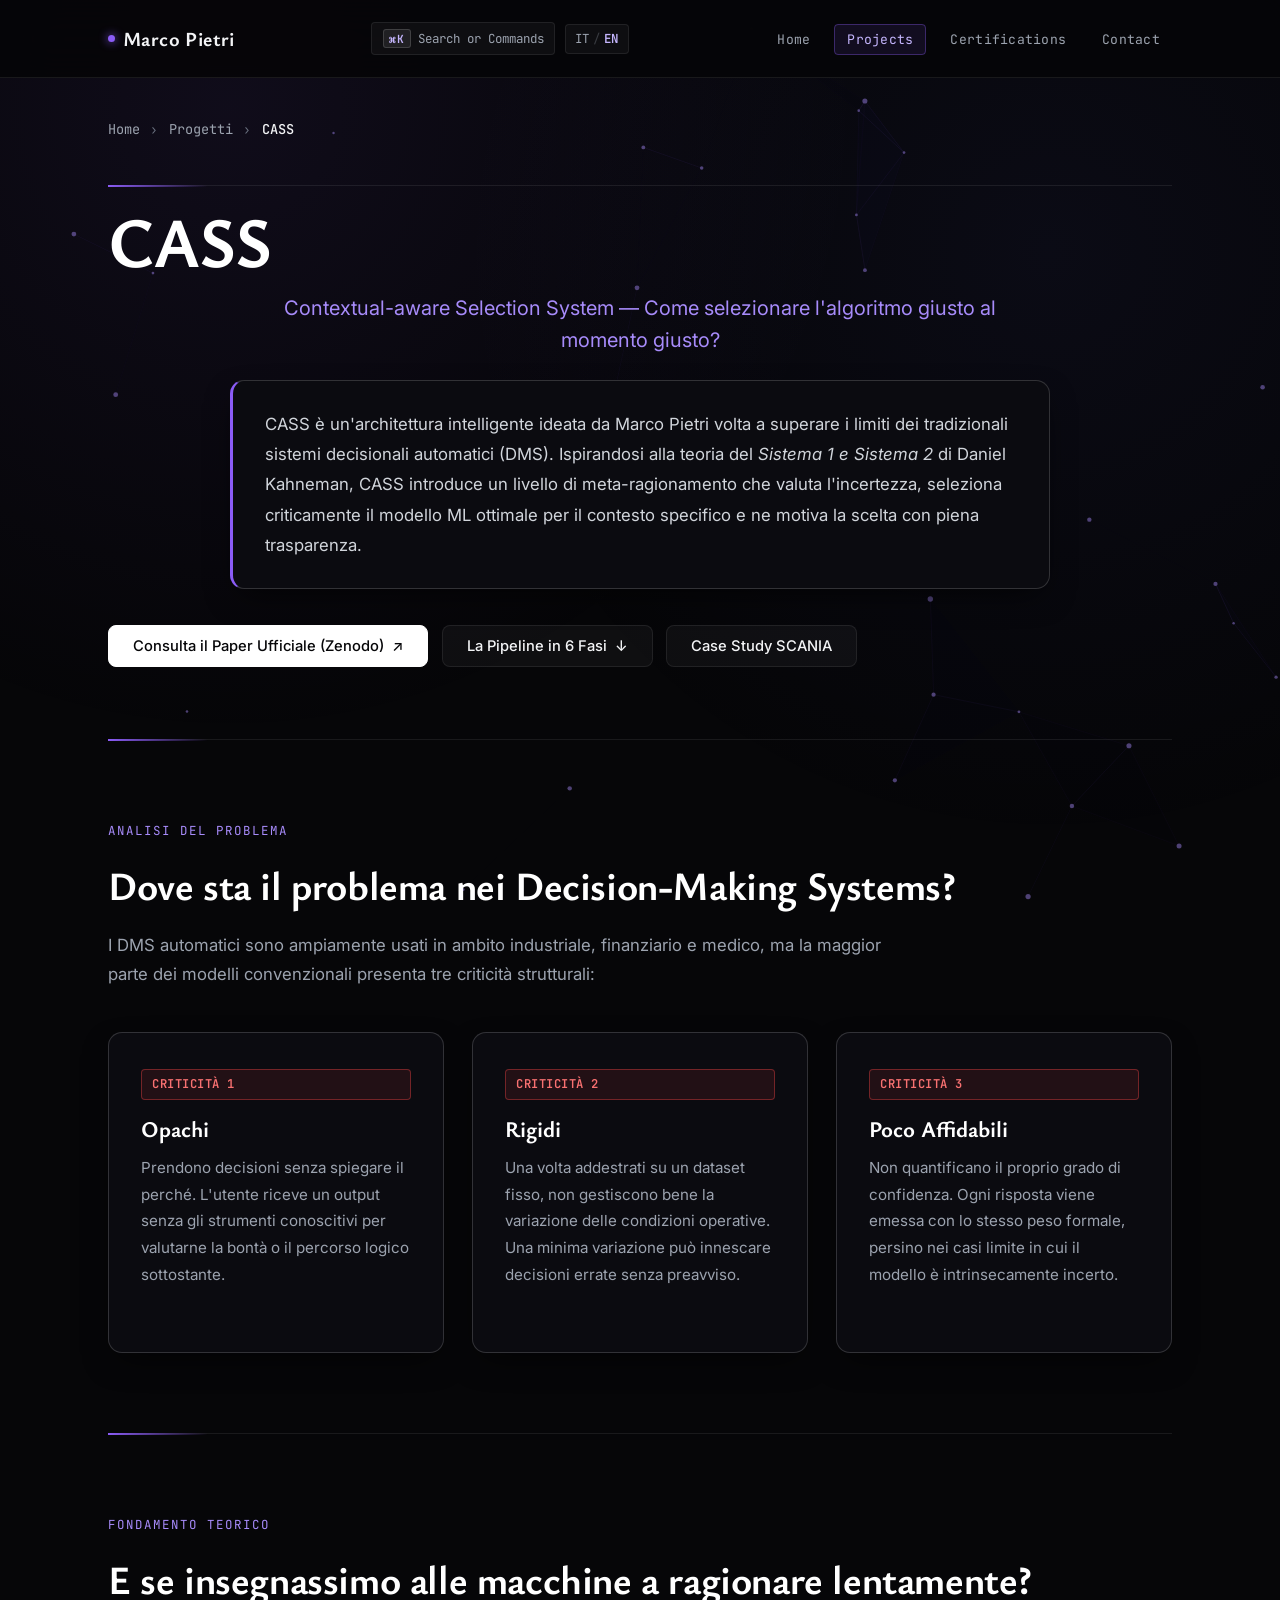
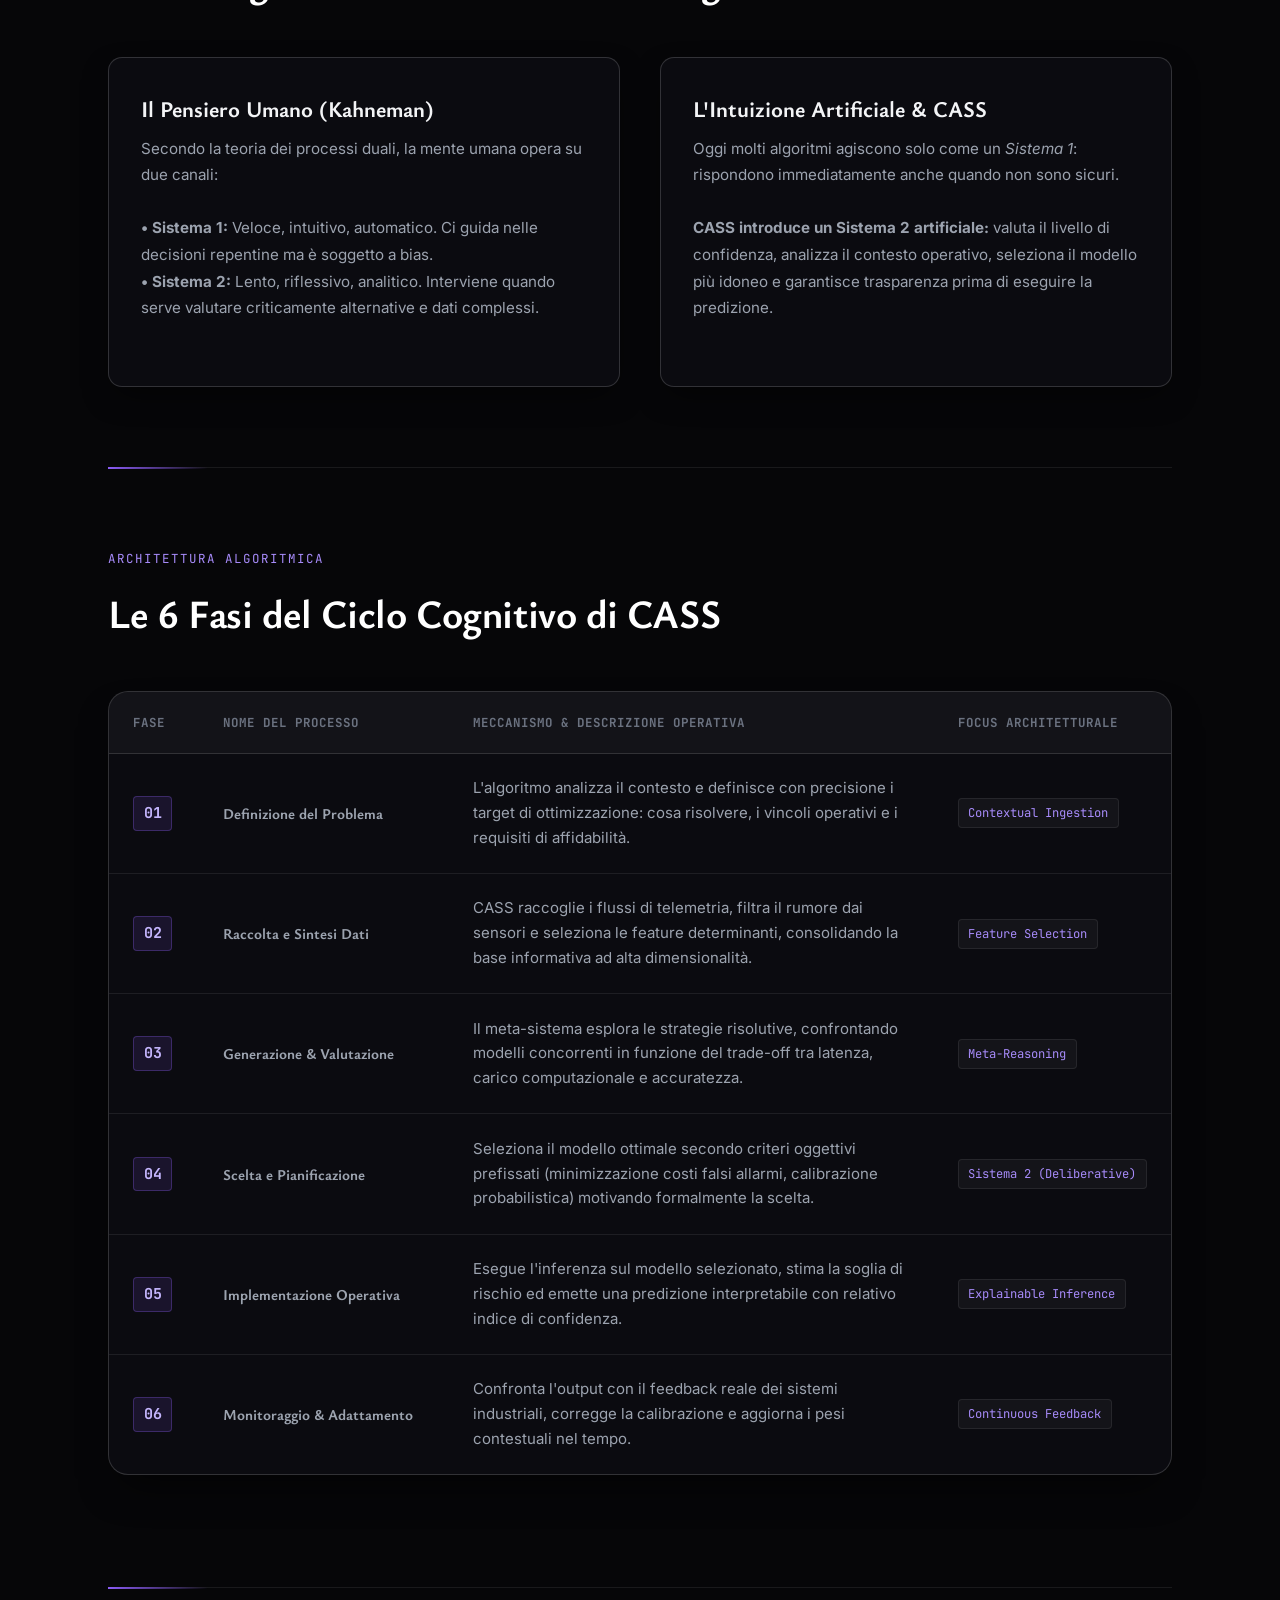
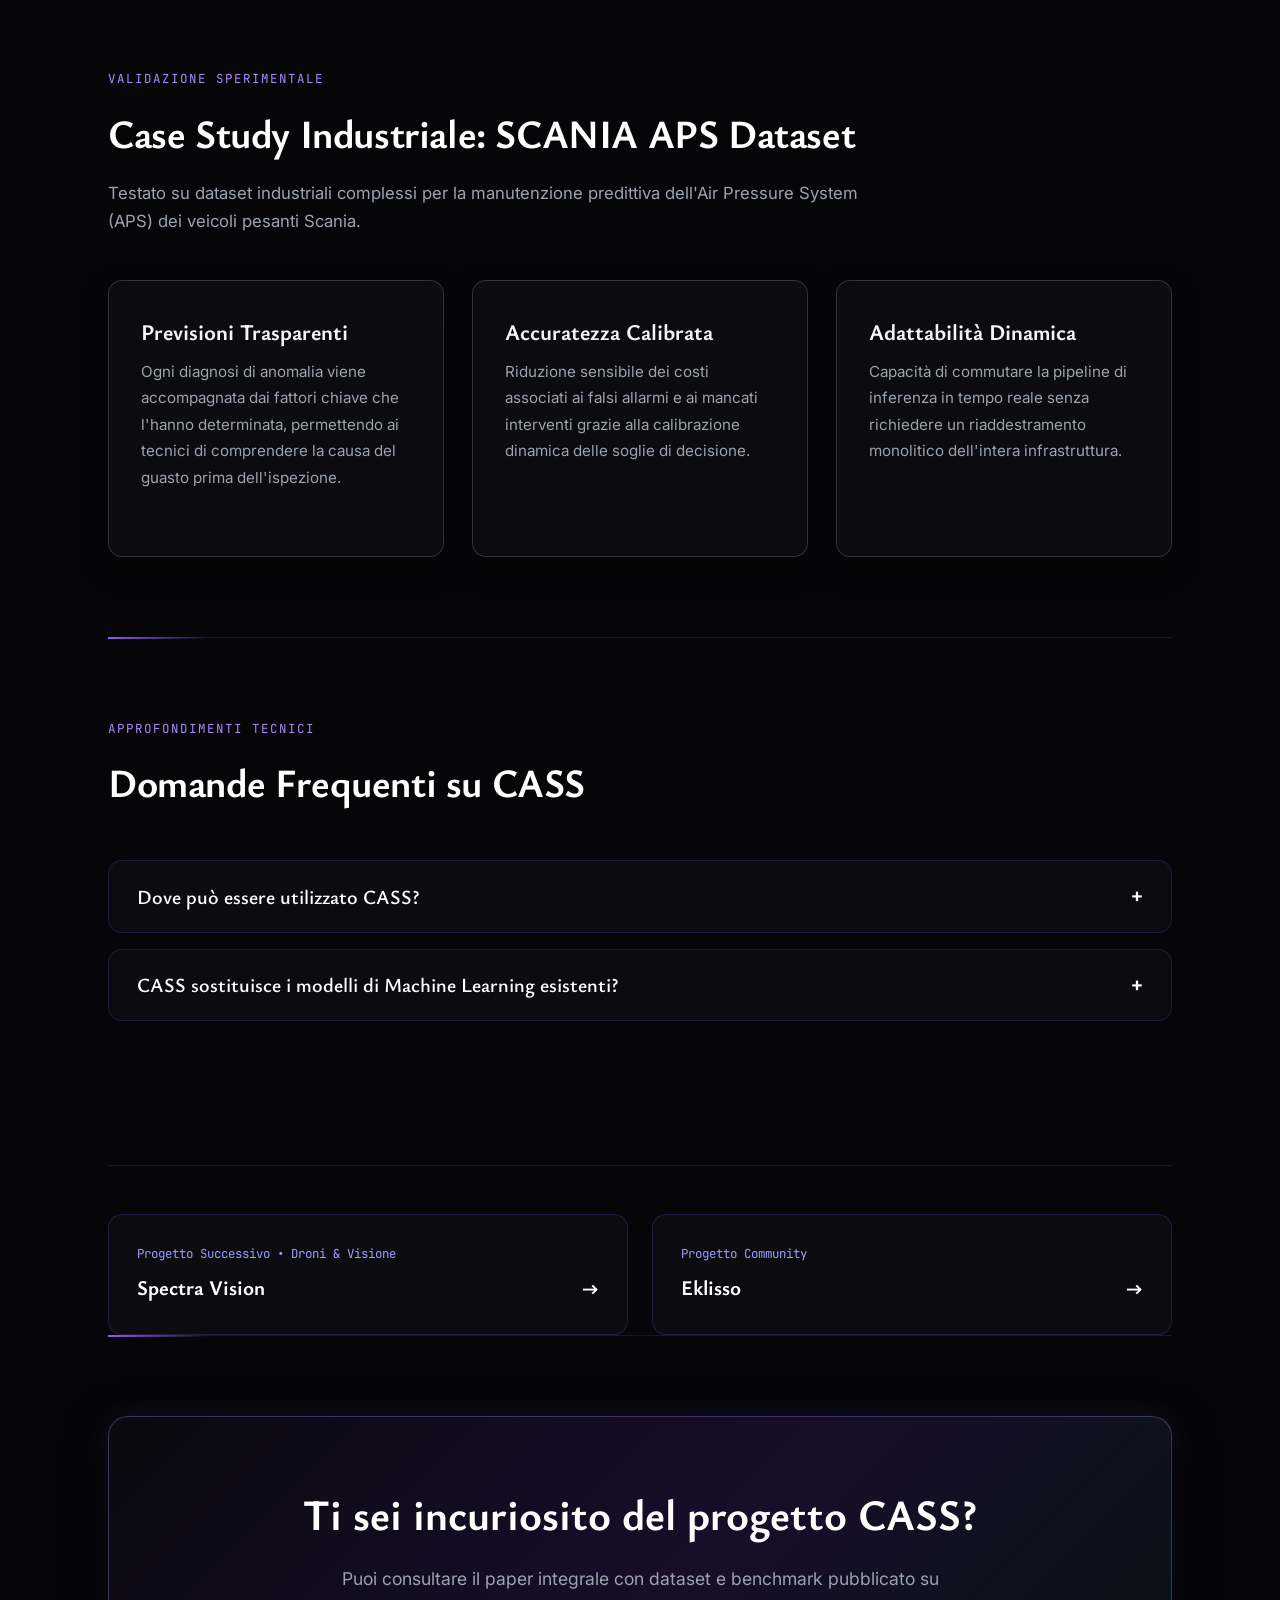
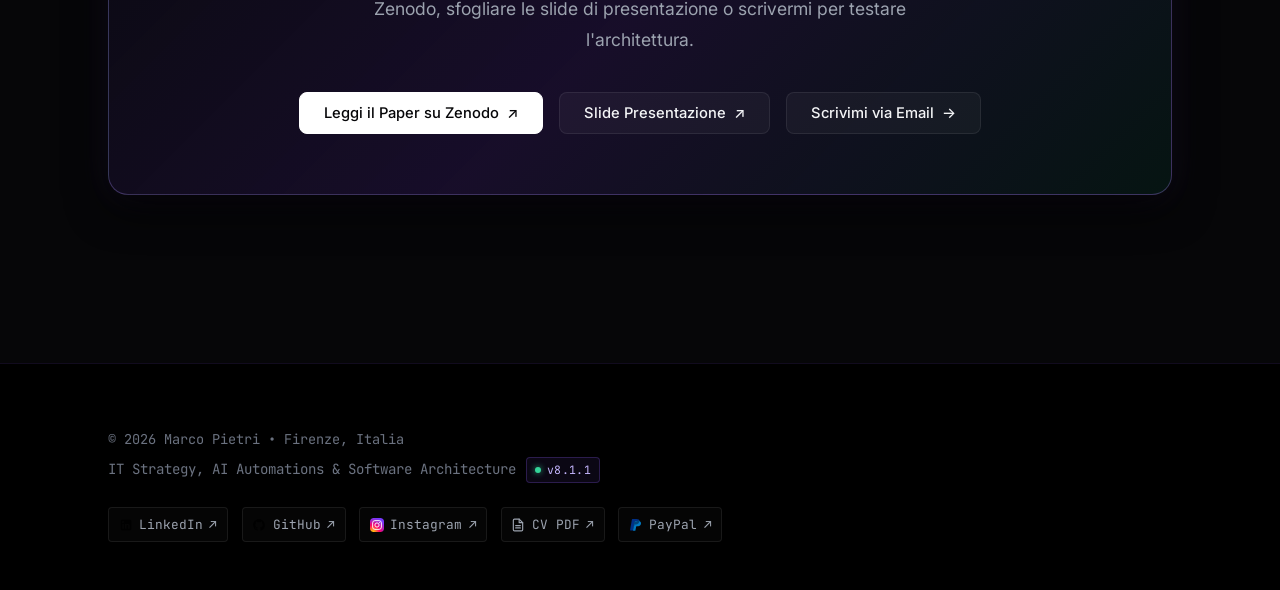
==== cass/index.html @ 66407a39 "V8.1.1 | Standardizzazione etichetta versione e reattivita bilingue Command Palette - Rimossa la dic" ====
<!DOCTYPE html>
<html lang="it">
<head>
  <meta charset="UTF-8">
  <meta name="viewport" content="width=device-width, initial-scale=1.0">
  <title>CASS — Contextual-aware Selection System | Machine Learning di Marco Pietri</title>
  
  <meta name="description" content="CASS (Contextual-aware Selection System): architettura di Machine Learning che emula il Sistema 2 di Kahneman per selezionare dinamicamente l'algoritmo decisionale ottimale.">
  <meta name="author" content="Marco Pietri">
  <meta name="robots" content="index, follow, max-snippet:-1, max-image-preview:large, max-video-preview:-1">
  <link rel="canonical" href="https://marcopietri.com/cass/">
  
  <!-- Open Graph -->
  <meta property="og:type" content="article">
  <meta property="og:title" content="CASS — Contextual-aware Selection System">
  <meta property="og:description" content="Come selezionare l'algoritmo giusto al momento giusto: architettura di intelligenza artificiale trasparente, adattiva e affidabile.">
  <meta property="og:url" content="https://marcopietri.com/cass/">
  <meta property="og:site_name" content="Marco Pietri">
  <meta property="og:locale" content="it_IT">
  
  <!-- Favicon & Brand Icons -->
  <link rel="icon" type="image/x-icon" href="/favicon.ico">
  <link rel="icon" type="image/png" sizes="32x32" href="/favicon-32x32.png">
  <link rel="icon" type="image/png" sizes="48x48" href="/favicon-48x48.png">
  <link rel="apple-touch-icon" sizes="180x180" href="/apple-touch-icon.png">
  <link rel="manifest" href="/site.webmanifest">
  <meta name="theme-color" content="#030305">
  
  <!-- Typography & Stylesheet -->
  <link rel="preconnect" href="https://fonts.googleapis.com">
  <link rel="preconnect" href="https://fonts.gstatic.com" crossorigin>
  <link href="https://fonts.googleapis.com/css2?family=Inter:wght@300;400;500;600;700&family=JetBrains+Mono:wght@400;500;600&family=Ysabeau+Office:ital,wght@0,400..900;1,400..900&display=swap" rel="stylesheet">
  <link rel="stylesheet" href="/assets/css/style.css?v=8.1.1">

  <!-- Schema.org Scholarly, Software Application & Breadcrumbs JSON-LD -->
  <script type="application/ld+json">
  {
    "@context": "https://schema.org",
    "@graph": [
      {
        "@type": "BreadcrumbList",
        "itemListElement": [
          {
            "@type": "ListItem",
            "position": 1,
            "name": "Home",
            "item": "https://marcopietri.com/"
          },
          {
            "@type": "ListItem",
            "position": 2,
            "name": "Progetti",
            "item": "https://marcopietri.com/#projects"
          },
          {
            "@type": "ListItem",
            "position": 3,
            "name": "CASS",
            "item": "https://marcopietri.com/cass/"
          }
        ]
      },
      {
        "@type": "SoftwareApplication",
        "@id": "https://marcopietri.com/cass/#software",
        "name": "CASS — Contextual-aware Selection System",
        "version": "8.1.1",
        "dateModified": "2026-09-13",
        "url": "https://marcopietri.com/cass/",
        "sameAs": "https://zenodo.org/records/18593717",
        "applicationCategory": "Machine Learning Decision Support System",
        "author": {
          "@type": "Person",
          "@id": "https://marcopietri.com/#person",
          "name": "Marco Pietri",
          "url": "https://marcopietri.com/"
        },
        "description": "Sistema ibrido di machine learning per la selezione contestuale e spiegabile di algoritmi decisionali basato sul paradigma di Kahneman.",
        "operatingSystem": "Cross-platform"
      }
    ]
  }
  </script>
</head>
<body>
  <canvas id="global-geometric-canvas" class="global-geometric-canvas" aria-hidden="true"></canvas>

  <!-- Navigation Header  <!-- Header & Navigation -->
  <header class="site-header">
    <div class="container header-inner">
      <a href="/" class="brand-mark" aria-label="Marco Pietri Homepage">
        <span class="brand-dot"></span>
        <span class="brand-name">Marco Pietri</span>
      </a>

      <div class="header-actions">
        <button class="cmd-palette-trigger" aria-label="Apri Command Palette (Cmd+K)">
          <span class="kbd-badge">⌘K</span>
          <span data-i18n="cmd_k_hint">Cerca o Comandi</span>
        </button>

        <button class="lang-toggle-btn" aria-label="Cambia Lingua / Switch Language">
          <span class="lang-opt is-active" data-lang-val="it">IT</span>
          <span class="lang-divider">/</span>
          <span class="lang-opt" data-lang-val="en">EN</span>
        </button>
      </div>

      <button class="mobile-nav-toggle" aria-expanded="false" aria-label="Toggle navigation menu">
        ☰ Menu
      </button>
      <nav aria-label="Navigazione Principale">
        <ul class="nav-menu">
          <li><a href="/" data-i18n="nav_home">Home</a></li>
          <li><a href="/#projects" class="active" data-i18n="nav_projects">Progetti</a></li>
          <li><a href="/certificazioni/" data-i18n="nav_certifications">Certificazioni</a></li>
          <li><a href="/#contact" data-i18n="nav_contact">Contatti</a></li>
        </ul>
      </nav>
    </div>
  </header>

  <main class="container">
    <!-- Breadcrumbs -->
    <nav class="breadcrumb-nav" aria-label="Percorso di navigazione">
      <a href="/">Home</a>
      <span class="breadcrumb-separator">›</span>
      <a href="/#projects">Progetti</a>
      <span class="breadcrumb-separator">›</span>
      <span class="breadcrumb-current">CASS</span>
    </nav>

    <!-- Hero / Whitepaper Header -->
    <section class="hero-section" style="padding-top: 1rem;" aria-label="Introduzione CASS">
      <h1 class="hero-title">CASS</h1>
      
      <p class="hero-motto">
        Contextual-aware Selection System — Come selezionare l'algoritmo giusto al momento giusto?
      </p>

      <article class="hero-lead">
        CASS è un'architettura intelligente ideata da Marco Pietri volta a superare i limiti dei tradizionali sistemi decisionali automatici (DMS). Ispirandosi alla teoria del <em>Sistema 1 e Sistema 2</em> di Daniel Kahneman, CASS introduce un livello di meta-ragionamento che valuta l'incertezza, seleziona criticamente il modello ML ottimale per il contesto specifico e ne motiva la scelta con piena trasparenza.
      </article>

      <div class="btn-group">
        <a href="https://zenodo.org/records/18593717" target="_blank" rel="noopener" class="btn btn-primary">
          <span>Consulta il Paper Ufficiale (Zenodo)</span>
          <span>&nearr;</span>
        </a>
        <a href="#pipeline" class="btn btn-secondary">
          <span>La Pipeline in 6 Fasi</span>
          <span>&darr;</span>
        </a>
        <a href="#results" class="btn btn-secondary">
          <span>Case Study SCANIA</span>
        </a>
      </div>
    </section>

    <!-- The Problem in Current DMS -->
    <section id="problem" aria-label="I Limiti dei DMS Tradizionali">
      <div class="section-header">
        <span class="section-tag">Analisi del Problema</span>
        <h2 class="section-title">Dove sta il problema nei Decision-Making Systems?</h2>
        <p class="section-desc">
          I DMS automatici sono ampiamente usati in ambito industriale, finanziario e medico, ma la maggior parte dei modelli convenzionali presenta tre criticità strutturali:
        </p>
      </div>

      <div class="grid-3">
        <article class="card">
          <span class="card-badge" style="border-color: rgba(239, 68, 68, 0.4); color: #f87171; background: rgba(239, 68, 68, 0.1);">Criticità 1</span>
          <h3 class="card-title">Opachi</h3>
          <p class="card-body">
            Prendono decisioni senza spiegare il perché. L'utente riceve un output senza gli strumenti conoscitivi per valutarne la bontà o il percorso logico sottostante.
          </p>
        </article>

        <article class="card">
          <span class="card-badge" style="border-color: rgba(239, 68, 68, 0.4); color: #f87171; background: rgba(239, 68, 68, 0.1);">Criticità 2</span>
          <h3 class="card-title">Rigidi</h3>
          <p class="card-body">
            Una volta addestrati su un dataset fisso, non gestiscono bene la variazione delle condizioni operative. Una minima variazione può innescare decisioni errate senza preavviso.
          </p>
        </article>

        <article class="card">
          <span class="card-badge" style="border-color: rgba(239, 68, 68, 0.4); color: #f87171; background: rgba(239, 68, 68, 0.1);">Criticità 3</span>
          <h3 class="card-title">Poco Affidabili</h3>
          <p class="card-body">
            Non quantificano il proprio grado di confidenza. Ogni risposta viene emessa con lo stesso peso formale, persino nei casi limite in cui il modello è intrinsecamente incerto.
          </p>
        </article>
      </div>
    </section>

    <!-- The Kahneman Framework -->
    <section id="concept" aria-label="Il Paradigma di Ragionamento">
      <div class="section-header">
        <span class="section-tag">Fondamento Teorico</span>
        <h2 class="section-title">E se insegnassimo alle macchine a ragionare lentamente?</h2>
      </div>

      <div class="grid-2">
        <article class="card">
          <h3 class="card-title" style="color: var(--moss-light);">Il Pensiero Umano (Kahneman)</h3>
          <p class="card-body">
            Secondo la teoria dei processi duali, la mente umana opera su due canali:
            <br><br>
            <strong>&bull; Sistema 1:</strong> Veloce, intuitivo, automatico. Ci guida nelle decisioni repentine ma è soggetto a bias.
            <br>
            <strong>&bull; Sistema 2:</strong> Lento, riflessivo, analitico. Interviene quando serve valutare criticamente alternative e dati complessi.
          </p>
        </article>

        <article class="card">
          <h3 class="card-title" style="color: var(--emerald-glow);">L'Intuizione Artificiale &amp; CASS</h3>
          <p class="card-body">
            Oggi molti algoritmi agiscono solo come un <em>Sistema 1</em>: rispondono immediatamente anche quando non sono sicuri. 
            <br><br>
            <strong>CASS introduce un Sistema 2 artificiale:</strong> valuta il livello di confidenza, analizza il contesto operativo, seleziona il modello più idoneo e garantisce trasparenza prima di eseguire la predizione.
          </p>
        </article>
      </div>
    </section>

    <!-- The 6-Step Cognitive Pipeline -->
    <section id="pipeline" aria-label="La Pipeline a 6 Fasi di CASS">
      <div class="section-header">
        <span class="section-tag">Architettura Algoritmica</span>
        <h2 class="section-title">Le 6 Fasi del Ciclo Cognitivo di CASS</h2>
      </div>

      <div class="pipeline-table-wrap">
        <table class="pipeline-table">
          <thead>
            <tr>
              <th scope="col">Fase</th>
              <th scope="col">Nome del Processo</th>
              <th scope="col">Meccanismo &amp; Descrizione Operativa</th>
              <th scope="col">Focus Architetturale</th>
            </tr>
          </thead>
          <tbody>
            <tr>
              <td class="pipeline-phase-col">
                <span class="pipeline-phase-pill">01</span>
              </td>
              <td class="pipeline-title-col">Definizione del Problema</td>
              <td class="pipeline-desc-col">
                L'algoritmo analizza il contesto e definisce con precisione i target di ottimizzazione: cosa risolvere, i vincoli operativi e i requisiti di affidabilità.
              </td>
              <td>
                <span class="pipeline-focus-tag">Contextual Ingestion</span>
              </td>
            </tr>

            <tr>
              <td class="pipeline-phase-col">
                <span class="pipeline-phase-pill">02</span>
              </td>
              <td class="pipeline-title-col">Raccolta e Sintesi Dati</td>
              <td class="pipeline-desc-col">
                CASS raccoglie i flussi di telemetria, filtra il rumore dai sensori e seleziona le feature determinanti, consolidando la base informativa ad alta dimensionalità.
              </td>
              <td>
                <span class="pipeline-focus-tag">Feature Selection</span>
              </td>
            </tr>

            <tr>
              <td class="pipeline-phase-col">
                <span class="pipeline-phase-pill">03</span>
              </td>
              <td class="pipeline-title-col">Generazione &amp; Valutazione</td>
              <td class="pipeline-desc-col">
                Il meta-sistema esplora le strategie risolutive, confrontando modelli concorrenti in funzione del trade-off tra latenza, carico computazionale e accuratezza.
              </td>
              <td>
                <span class="pipeline-focus-tag">Meta-Reasoning</span>
              </td>
            </tr>

            <tr>
              <td class="pipeline-phase-col">
                <span class="pipeline-phase-pill">04</span>
              </td>
              <td class="pipeline-title-col">Scelta e Pianificazione</td>
              <td class="pipeline-desc-col">
                Seleziona il modello ottimale secondo criteri oggettivi prefissati (minimizzazione costi falsi allarmi, calibrazione probabilistica) motivando formalmente la scelta.
              </td>
              <td>
                <span class="pipeline-focus-tag">Sistema 2 (Deliberative)</span>
              </td>
            </tr>

            <tr>
              <td class="pipeline-phase-col">
                <span class="pipeline-phase-pill">05</span>
              </td>
              <td class="pipeline-title-col">Implementazione Operativa</td>
              <td class="pipeline-desc-col">
                Esegue l'inferenza sul modello selezionato, stima la soglia di rischio ed emette una predizione interpretabile con relativo indice di confidenza.
              </td>
              <td>
                <span class="pipeline-focus-tag">Explainable Inference</span>
              </td>
            </tr>

            <tr>
              <td class="pipeline-phase-col">
                <span class="pipeline-phase-pill">06</span>
              </td>
              <td class="pipeline-title-col">Monitoraggio &amp; Adattamento</td>
              <td class="pipeline-desc-col">
                Confronta l'output con il feedback reale dei sistemi industriali, corregge la calibrazione e aggiorna i pesi contestuali nel tempo.
              </td>
              <td>
                <span class="pipeline-focus-tag">Continuous Feedback</span>
              </td>
            </tr>
          </tbody>
        </table>
      </div>
    </section>

    <!-- Case Study & Results -->
    <section id="results" aria-label="Risultati e Case Study Industriale">
      <div class="section-header">
        <span class="section-tag">Validazione Sperimentale</span>
        <h2 class="section-title">Case Study Industriale: SCANIA APS Dataset</h2>
        <p class="section-desc">
          Testato su dataset industriali complessi per la manutenzione predittiva dell'Air Pressure System (APS) dei veicoli pesanti Scania.
        </p>
      </div>

      <div class="grid-3">
        <article class="card">
          <h3 class="card-title" style="color: var(--emerald-glow);">Previsioni Trasparenti</h3>
          <p class="card-body">
            Ogni diagnosi di anomalia viene accompagnata dai fattori chiave che l'hanno determinata, permettendo ai tecnici di comprendere la causa del guasto prima dell'ispezione.
          </p>
        </article>

        <article class="card">
          <h3 class="card-title" style="color: var(--emerald-glow);">Accuratezza Calibrata</h3>
          <p class="card-body">
            Riduzione sensibile dei costi associati ai falsi allarmi e ai mancati interventi grazie alla calibrazione dinamica delle soglie di decisione.
          </p>
        </article>

        <article class="card">
          <h3 class="card-title" style="color: var(--emerald-glow);">Adattabilità Dinamica</h3>
          <p class="card-body">
            Capacità di commutare la pipeline di inferenza in tempo reale senza richiedere un riaddestramento monolitico dell'intera infrastruttura.
          </p>
        </article>
      </div>
    </section>

    <!-- FAQ CASS -->
    <section id="faq" aria-label="FAQ su CASS">
      <div class="section-header">
        <span class="section-tag">Approfondimenti Tecnici</span>
        <h2 class="section-title">Domande Frequenti su CASS</h2>
      </div>

      <div class="faq-list">
        <div class="faq-item">
          <button class="faq-question" aria-expanded="false">
            <span>Dove può essere utilizzato CASS?</span>
            <span class="faq-icon">+</span>
          </button>
          <div class="faq-answer">
            CASS è ideale in contesti mission-critical in cui sbagliare una predizione ha costi elevati o rischi per la sicurezza: manutenzione predittiva industriale (IoT), credit scoring e rilevamento frodi fintech, diagnostica di supporto e sistemi di allocazione risorse in tempo reale.
          </div>
        </div>

        <div class="faq-item">
          <button class="faq-question" aria-expanded="false">
            <span>CASS sostituisce i modelli di Machine Learning esistenti?</span>
            <span class="faq-icon">+</span>
          </button>
          <div class="faq-answer">
            No, CASS opera come un layer di orchestrazione e meta-decisione intelligente (Meta-Learning). Integra e coordina modelli eterogenei (XGBoost, Reti Neurali, Random Forest, modelli statistici) selezionando il più adatto in base al vettore delle feature in ingresso.
          </div>
        </div>
      </div>
    </section>

    <!-- Cross-Navigation: Next Projects -->
    <div class="project-cross-nav">
      <div class="cross-nav-grid">
        <a href="/spectra/" class="cross-nav-card">
          <span class="cross-nav-label">Progetto Successivo &bull; Droni &amp; Visione</span>
          <div class="cross-nav-title">
            <span>Spectra Vision</span>
            <span style="color: var(--emerald-glow);">&rarr;</span>
          </div>
        </a>
        <a href="/eklisso/" class="cross-nav-card">
          <span class="cross-nav-label">Progetto Community</span>
          <div class="cross-nav-title">
            <span>Eklisso</span>
            <span style="color: var(--violet-glow);">&rarr;</span>
          </div>
        </a>
      </div>
    </div>

    <!-- CTA -->
    <section aria-label="Approfondisci CASS">
      <div class="cta-banner">
        <h2>Ti sei incuriosito del progetto CASS?</h2>
        <p>
          Puoi consultare il paper integrale con dataset e benchmark pubblicato su Zenodo, sfogliare le slide di presentazione o scrivermi per testare l'architettura.
        </p>
        <div class="btn-group" style="justify-content: center; gap: 1rem; flex-wrap: wrap;">
          <a href="https://zenodo.org/records/18593717" target="_blank" rel="noopener" class="btn btn-primary">
            <span>Leggi il Paper su Zenodo</span>
            <span>&nearr;</span>
          </a>
          <a href="https://docs.google.com/presentation/d/1DzUIuM1Mquicrgb5RYv0DwA5r1DnwlHL4u7R_JJjfvE/edit?usp=sharing" target="_blank" rel="noopener" class="btn btn-secondary">
            <span>Slide Presentazione</span>
            <span>&nearr;</span>
          </a>
          <a href="mailto:mpietri82@gmail.com?subject=Richiesta%20Info%20CASS" class="btn btn-secondary">
            <span>Scrivimi via Email</span>
            <span>&rarr;</span>
          </a>
        </div>
      </div>
    </section>
  </main>

  <!-- Semantic Footer -->
  <footer class="site-footer">
    <div class="container footer-content">
      <div class="footer-meta-wrap">
        <p>&copy; 2026 Marco Pietri &bull; Firenze, Italia</p>
        <p class="footer-sub-line">
          <span>IT Strategy, AI Automations &amp; Software Architecture</span>
          <span class="footer-version-tag" title="Versione Corrente Build"><span class="footer-version-dot"></span>v8.1.1</span>
        </p>
      </div>
      <div class="footer-social-bar">
        <a href="https://www.linkedin.com/in/marco-pietri-561a33306/" target="_blank" rel="noopener me" class="social-link" aria-label="LinkedIn">
          <img src="/assets/images/logos/linkedin.svg" alt="" aria-hidden="true">
          <span>LinkedIn</span> &nearr;
        </a>
        <a href="https://github.com/marcopietri02" target="_blank" rel="noopener me" class="social-link" aria-label="GitHub">
          <img src="/assets/images/logos/github.svg" alt="" aria-hidden="true">
          <span>GitHub</span> &nearr;
        </a>
        <a href="https://www.instagram.com/_marco.pietri_/" target="_blank" rel="noopener me" class="social-link" aria-label="Instagram">
          <img src="/assets/images/logos/instagram.svg" alt="" style="border-radius: 3px;" aria-hidden="true">
          <span>Instagram</span> &nearr;
        </a>
        <a href="https://drive.google.com/file/d/1fuXuN6e4lGd1CrBtd-lQeoXlnenA6BhV/view?usp=sharing" target="_blank" rel="noopener" class="social-link" aria-label="Curriculum Vitae">
          <svg viewBox="0 0 24 24" fill="none" stroke="currentColor" stroke-width="2" stroke-linecap="round" stroke-linejoin="round" aria-hidden="true"><path d="M14 2H6a2 2 0 0 0-2 2v16a2 2 0 0 0 2 2h12a2 2 0 0 0 2-2V8z"></path><polyline points="14 2 14 8 20 8"></polyline><line x1="16" y1="13" x2="8" y2="13"></line><line x1="16" y1="17" x2="8" y2="17"></line></svg>
          <span>CV PDF</span> &nearr;
        </a>
        <a href="https://paypal.me/MarcoPietri" target="_blank" rel="noopener" class="social-link" aria-label="Supporta con PayPal">
          <img src="/assets/images/logos/paypal.svg" alt="" aria-hidden="true">
          <span>PayPal</span> &nearr;
        </a>
      </div>
    </div>
  </footer>

  <script src="/assets/js/main.js?v=8.1.1"></script>
</body>
</html>
---- assets/css/style.css ----
/* ==========================================================================
   MARCO PIETRI — BESPOKE EDITORIAL DESIGN SYSTEM
   Typography: Ysabeau Office (Editorial Serifs) + Inter (Clean Sans) + JetBrains Mono (Technical Monospace)
   Aesthetic: High-End Minimalist Dark / Deep Violet Accents / Tactile Precision
   ========================================================================== */

:root {
  /* Obsidian & Charcoal Dark Palette */
  --bg-void: #060608;
  --bg-surface: #0b0b10;
  --bg-surface-elevated: #111118;
  --bg-card: rgba(14, 14, 20, 0.78);
  --bg-card-hover: rgba(20, 20, 30, 0.95);
  --bg-glass: rgba(8, 8, 12, 0.85);

  /* Deep Violet & Dark Indigo Palette */
  --accent-violet: #8b5cf6;
  --accent-violet-dark: #6366f1;
  --accent-violet-deep: #4338ca;
  --accent-violet-glow: #a78bfa;
  --accent-violet-soft: #c4b5fd;
  --accent-gold: #eab308;

  /* Monochromatic & Tactile Borders */
  --border-subtle: rgba(255, 255, 255, 0.08);
  --border-medium: rgba(255, 255, 255, 0.16);
  --border-hover: rgba(255, 255, 255, 0.28);
  --border-accent: rgba(139, 92, 246, 0.35);

  /* High-legibility Typography Hierarchy */
  --text-main: #f3f4f6;
  --text-secondary: #d1d5db;
  --text-muted: #9ca3af;
  --text-dim: #6b7280;

  /* Font Stacks */
  --font-serif: 'Ysabeau Office', Georgia, Cambria, serif;
  --font-sans: 'Inter', -apple-system, BlinkMacSystemFont, "Segoe UI", Roboto, sans-serif;
  --font-mono: 'JetBrains Mono', "SFMono-Regular", Consolas, monospace;

  /* Layout & Geometry */
  --container-max: 1120px;
  --radius-xs: 4px;
  --radius-sm: 8px;
  --radius-md: 14px;
  --radius-lg: 20px;
  --radius-full: 9999px;
  
  /* Transitions */
  --transition-fast: 0.18s cubic-bezier(0.16, 1, 0.3, 1);
  --transition-smooth: 0.3s cubic-bezier(0.16, 1, 0.3, 1);
}

/* Base Reset & Core Setup */
*, *::before, *::after {
  box-sizing: border-box;
  margin: 0;
  padding: 0;
}

html {
  scroll-behavior: smooth;
  color-scheme: dark;
  background-color: var(--bg-void);
}

body {
  background-color: var(--bg-void);
  color: var(--text-main);
  font-family: var(--font-sans);
  font-size: 1rem;
  line-height: 1.7;
  min-height: 100vh;
  overflow-x: hidden;
  position: relative;
  -webkit-font-smoothing: antialiased;
  -moz-osx-font-smoothing: grayscale;
}

/* Deep Violet Ambient Atmosphere */
body::before {
  content: "";
  position: fixed;
  top: 0;
  left: 0;
  right: 0;
  bottom: 0;
  background: 
    radial-gradient(circle at 18% 12%, rgba(139, 92, 246, 0.08) 0%, transparent 48%),
    radial-gradient(circle at 82% 28%, rgba(99, 102, 241, 0.06) 0%, transparent 48%);
  pointer-events: none;
  z-index: 0;
}

/* Container */
.container {
  max-width: var(--container-max);
  margin: 0 auto;
  padding: 0 1.75rem;
  position: relative;
  z-index: 1;
}

/* ==========================================================================
   Navigation Header
   ========================================================================== */
header.site-header {
  padding: 1.35rem 0;
  border-bottom: 1px solid var(--border-subtle);
  backdrop-filter: blur(20px);
  -webkit-backdrop-filter: blur(20px);
  position: sticky;
  top: 0;
  z-index: 100;
  background: rgba(6, 6, 8, 0.92);
  transition: border-color var(--transition-fast);
}

.header-inner {
  display: flex;
  justify-content: space-between;
  align-items: center;
}

.brand-mark {
  font-family: var(--font-sans);
  font-size: 1.1rem;
  font-weight: 600;
  letter-spacing: -0.01em;
  color: var(--text-main);
  text-decoration: none;
  display: inline-flex;
  align-items: center;
  gap: 0.5rem;
  transition: opacity var(--transition-fast);
}

.brand-mark:hover {
  opacity: 0.85;
}

.brand-name {
  font-family: var(--font-serif);
  font-size: 1.25rem;
  font-weight: 700;
  letter-spacing: 0.02em;
}

.brand-dot {
  width: 7px;
  height: 7px;
  border-radius: 50%;
  background: var(--accent-violet);
  box-shadow: 0 0 10px var(--accent-violet);
  display: inline-block;
}

.nav-menu {
  display: flex;
  align-items: center;
  gap: 0.75rem;
  list-style: none;
}

.nav-menu a {
  font-family: var(--font-mono);
  font-size: 0.82rem;
  color: var(--text-muted);
  text-decoration: none;
  transition: all var(--transition-fast);
  padding: 0.4rem 0.75rem;
  border-radius: var(--radius-xs);
  letter-spacing: 0.02em;
}

.nav-menu a:hover {
  color: #ffffff;
  background: rgba(255, 255, 255, 0.05);
}

.nav-menu a.active {
  color: var(--accent-violet-soft);
  background: rgba(139, 92, 246, 0.1);
  border: 1px solid rgba(139, 92, 246, 0.35);
}

.mobile-nav-toggle {
  display: none;
  background: var(--bg-surface-elevated);
  border: 1px solid var(--border-subtle);
  color: var(--text-main);
  padding: 0.45rem 0.8rem;
  border-radius: var(--radius-xs);
  font-family: var(--font-mono);
  font-size: 0.82rem;
  cursor: pointer;
}

/* Breadcrumb Navigation */
.breadcrumb-nav {
  display: flex;
  align-items: center;
  gap: 0.65rem;
  font-family: var(--font-mono);
  font-size: 0.85rem;
  margin: 2.25rem 0 2.5rem;
  padding: 0.25rem 0;
  color: var(--text-dim);
}

.breadcrumb-nav a {
  color: var(--text-muted);
  text-decoration: none;
  transition: color var(--transition-fast);
}

.breadcrumb-nav a:hover {
  color: #ffffff;
}

.breadcrumb-separator {
  color: var(--text-dim);
  font-size: 0.8rem;
}

.breadcrumb-current {
  color: var(--text-main);
  font-weight: 500;
}

/* ==========================================================================
   Hero Section (Editorial & Authoritative)
   ========================================================================== */
@keyframes heroFadeUp {
  0% {
    opacity: 0;
    transform: translateY(18px);
  }
  100% {
    opacity: 1;
    transform: translateY(0);
  }
}

.hero-section {
  position: relative;
  padding: 5.5rem 0 4.5rem;
}

.global-geometric-canvas {
  position: fixed;
  top: 0;
  left: 0;
  width: 100vw;
  height: 100vh;
  pointer-events: none;
  z-index: 0;
  opacity: 0.6;
}

.hero-grid {
  position: relative;
  z-index: 1;
  display: grid;
  grid-template-columns: 1.3fr 0.7fr;
  gap: 3.5rem;
  align-items: center;
}

.hero-content {
  display: flex;
  flex-direction: column;
}

.hero-eyebrow {
  font-family: var(--font-mono);
  font-size: 0.82rem;
  text-transform: uppercase;
  letter-spacing: 0.14em;
  color: var(--accent-violet-glow);
  margin-bottom: 0.75rem;
  animation: heroFadeUp 0.75s cubic-bezier(0.16, 1, 0.3, 1) 0.05s both;
}

.hero-title {
  font-family: var(--font-serif);
  font-size: clamp(2.8rem, 5.5vw, 4.4rem);
  font-weight: 700;
  letter-spacing: -0.02em;
  line-height: 1.08;
  margin-bottom: 0.85rem;
  color: #ffffff;
  animation: heroFadeUp 0.75s cubic-bezier(0.16, 1, 0.3, 1) 0.1s both;
}

.hero-subtitle {
  font-family: var(--font-sans);
  font-size: clamp(1.1rem, 2vw, 1.35rem);
  font-weight: 500;
  color: var(--text-secondary);
  margin-bottom: 1.5rem;
  letter-spacing: -0.01em;
  animation: heroFadeUp 0.75s cubic-bezier(0.16, 1, 0.3, 1) 0.18s both;
}

.hero-lead-text {
  font-size: 1.12rem;
  color: var(--text-muted);
  line-height: 1.8;
  margin-bottom: 2rem;
  max-width: 620px;
  animation: heroFadeUp 0.75s cubic-bezier(0.16, 1, 0.3, 1) 0.25s both;
}

/* Hero Portrait Frame */
.hero-avatar-wrapper {
  display: flex;
  justify-content: center;
  align-items: center;
  position: relative;
  animation: heroFadeUp 0.85s cubic-bezier(0.16, 1, 0.3, 1) 0.2s both;
}

.avatar-frame {
  position: relative;
  width: 270px;
  height: 270px;
  border-radius: var(--radius-lg);
  padding: 1px;
  background: linear-gradient(135deg, rgba(255, 255, 255, 0.18), rgba(255, 255, 255, 0.04));
  box-shadow: 0 20px 40px -15px rgba(0, 0, 0, 0.8);
  overflow: hidden;
  transition: transform var(--transition-smooth), border-color var(--transition-smooth);
}

.avatar-frame:hover {
  transform: translateY(-3px);
}

.avatar-img {
  width: 100%;
  height: 100%;
  border-radius: calc(var(--radius-lg) - 1px);
  object-fit: cover;
  object-position: center 15%;
  background-color: var(--bg-surface);
  display: block;
  filter: contrast(1.03) brightness(0.98);
}

/* Buttons */
.btn-group {
  display: flex;
  flex-wrap: wrap;
  align-items: center;
  gap: 0.85rem;
  animation: heroFadeUp 0.75s cubic-bezier(0.16, 1, 0.3, 1) 0.32s both;
}

.btn {
  display: inline-flex;
  align-items: center;
  gap: 0.5rem;
  padding: 0.8rem 1.5rem;
  border-radius: var(--radius-sm);
  text-decoration: none;
  font-weight: 500;
  font-size: 0.92rem;
  font-family: var(--font-sans);
  transition: all var(--transition-fast);
  cursor: pointer;
  border: 1px solid transparent;
  line-height: 1;
}

.btn-primary {
  background: #ffffff;
  color: #060608;
  border-color: #ffffff;
}

.btn-primary:hover {
  background: #e5e7eb;
  border-color: #e5e7eb;
  transform: translateY(-2px);
}

.btn-secondary {
  background: rgba(255, 255, 255, 0.04);
  color: var(--text-main);
  border-color: var(--border-subtle);
  backdrop-filter: blur(8px);
}

.btn-secondary:hover {
  background: rgba(255, 255, 255, 0.08);
  border-color: var(--border-medium);
  color: #ffffff;
  transform: translateY(-2px);
}

.btn-gold {
  background: rgba(234, 179, 8, 0.08);
  color: #fef08a;
  border-color: rgba(234, 179, 8, 0.3);
}

.btn-gold:hover {
  background: rgba(234, 179, 8, 0.16);
  border-color: var(--accent-gold);
  color: #ffffff;
  transform: translateY(-2px);
}

/* Subpage Hero & Text Layouts */
.hero-motto {
  font-family: var(--font-sans);
  font-size: clamp(1.05rem, 1.8vw, 1.25rem);
  color: var(--accent-violet-glow);
  line-height: 1.6;
  max-width: 780px;
  margin: 0 auto 1.5rem;
  text-align: center;
}

.hero-lead {
  font-size: 1.05rem;
  color: var(--text-secondary);
  line-height: 1.8;
  background: var(--bg-surface);
  border: 1px solid var(--border-medium);
  border-left: 3px solid var(--accent-violet);
  padding: 1.75rem 2rem;
  border-radius: var(--radius-md);
  margin: 0 auto 2.25rem;
  max-width: 820px;
  box-shadow: 0 12px 32px -10px rgba(0, 0, 0, 0.7);
  box-sizing: border-box;
}

/* Eklisso Animated Eye Emblem */
.eklisso-eye-wrap {
  display: flex;
  justify-content: center;
  align-items: center;
  margin-bottom: 1.5rem;
}

.eklisso-eye-halo {
  width: 90px;
  height: 90px;
  border-radius: 50%;
  display: flex;
  justify-content: center;
  align-items: center;
  background: radial-gradient(circle, rgba(139, 92, 246, 0.25) 0%, rgba(139, 92, 246, 0) 70%);
  border: 1px solid rgba(139, 92, 246, 0.35);
  box-shadow: 0 0 30px rgba(139, 92, 246, 0.3);
  animation: pulseGlow 3s ease-in-out infinite alternate;
}

.eklisso-eye-img {
  width: 54px;
  height: 54px;
  object-fit: contain;
}

@keyframes pulseGlow {
  0% {
    transform: scale(0.96);
    box-shadow: 0 0 20px rgba(139, 92, 246, 0.2);
  }
  100% {
    transform: scale(1.04);
    box-shadow: 0 0 35px rgba(139, 92, 246, 0.45);
  }
}

.card-badge {
  display: inline-block;
  font-family: var(--font-mono);
  font-size: 0.76rem;
  font-weight: 600;
  letter-spacing: 0.04em;
  text-transform: uppercase;
  padding: 0.25rem 0.65rem;
  border-radius: var(--radius-xs);
  background: rgba(255, 255, 255, 0.05);
  color: var(--text-secondary);
  border: 1px solid var(--border-subtle);
  margin-bottom: 0.85rem;
}

.card-badge.badge-emerald,
.card-badge.badge-violet {
  background: rgba(139, 92, 246, 0.12);
  color: var(--accent-violet-soft);
  border-color: rgba(139, 92, 246, 0.3);
}

/* KPI Stats & Metrics Grid (Subpages) */
.stat-kpi-grid {
  display: grid;
  grid-template-columns: repeat(auto-fit, minmax(240px, 1fr));
  gap: 1.5rem;
  margin: 2rem 0;
}

.stat-kpi-card {
  background: var(--bg-card);
  border: 1px solid var(--border-medium);
  border-radius: var(--radius-md);
  padding: 2.25rem 1.85rem;
  display: flex;
  flex-direction: column;
  box-shadow: 0 10px 30px -10px rgba(0, 0, 0, 0.7);
  transition: transform var(--transition-smooth), border-color var(--transition-smooth);
}

.stat-kpi-card:hover {
  transform: translateY(-4px);
  border-color: rgba(139, 92, 246, 0.45);
}

.stat-kpi-value {
  font-family: var(--font-mono), monospace !important;
  font-size: clamp(2.2rem, 3.2vw, 2.7rem) !important;
  font-weight: 700 !important;
  color: #ffffff !important;
  line-height: 1.1 !important;
  margin-bottom: 0.6rem !important;
  display: block !important;
  visibility: visible !important;
  opacity: 1 !important;
  letter-spacing: -0.02em;
  text-shadow: 0 0 25px rgba(167, 139, 250, 0.35);
}

.stat-kpi-label {
  font-family: var(--font-sans);
  font-size: 1.05rem;
  font-weight: 700;
  color: var(--accent-violet-glow);
  margin-bottom: 0.6rem;
  display: block;
}

.stat-kpi-sub {
  font-size: 0.88rem;
  color: var(--text-muted);
  line-height: 1.6;
}

/* Demographics Banner (Subpages) */
.demographics-banner {
  display: grid;
  grid-template-columns: repeat(auto-fit, minmax(260px, 1fr));
  gap: 1.5rem;
  background: var(--bg-surface);
  border: 1px solid var(--border-subtle);
  border-radius: var(--radius-md);
  padding: 2rem 1.75rem;
  margin-top: 1.5rem;
}

.demographics-item {
  display: flex;
  flex-direction: column;
  gap: 0.35rem;
}

.demographics-label {
  font-family: var(--font-mono);
  font-size: 0.78rem;
  text-transform: uppercase;
  color: var(--text-dim);
  letter-spacing: 0.08em;
}

.demographics-value {
  font-family: var(--font-sans);
  font-size: 1.15rem;
  font-weight: 600;
  color: #ffffff;
}

.demographics-detail {
  font-size: 0.85rem;
  color: var(--text-muted);
  line-height: 1.5;
}

/* Partner Monetize / Poster Opportunities (Subpages) */
.partner-monetize-card {
  background: var(--bg-surface);
  border: 1px solid var(--border-medium);
  border-radius: var(--radius-lg);
  padding: 2.75rem 2.5rem;
  margin: 2.5rem 0;
}

.partner-monetize-grid {
  display: grid;
  grid-template-columns: 1.25fr 0.75fr;
  gap: 2.5rem;
  align-items: center;
}

.partner-preview-frame {
  background: var(--bg-card);
  border: 1px dashed var(--border-medium);
  border-radius: var(--radius-md);
  padding: 2rem 1.5rem;
  text-align: center;
  display: flex;
  flex-direction: column;
  align-items: center;
  justify-content: center;
}

.partner-preview-icon {
  font-size: 2.2rem;
  margin-bottom: 0.6rem;
}

.partner-preview-title {
  font-family: var(--font-serif);
  font-size: 1.15rem;
  font-weight: 700;
  color: #ffffff;
  margin-bottom: 0.4rem;
}

.partner-preview-desc {
  font-size: 0.86rem;
  color: var(--text-muted);
  line-height: 1.5;
  max-width: 260px;
}

@media (max-width: 820px) {
  .partner-monetize-grid {
    grid-template-columns: 1fr;
  }
}

/* Process Step Cards (Subpages) */
.process-step-grid {
  display: grid;
  grid-template-columns: repeat(auto-fit, minmax(260px, 1fr));
  gap: 1.75rem;
  margin: 2rem 0;
}

.process-step-card {
  background: var(--bg-card);
  border: 1px solid var(--border-subtle);
  border-radius: var(--radius-md);
  padding: 2rem 1.75rem;
  display: flex;
  flex-direction: column;
  position: relative;
}

.process-step-num {
  width: 36px;
  height: 36px;
  border-radius: 50%;
  background: rgba(139, 92, 246, 0.12);
  border: 1px solid rgba(139, 92, 246, 0.3);
  color: var(--accent-violet-soft);
  font-family: var(--font-mono);
  font-weight: 700;
  display: flex;
  align-items: center;
  justify-content: center;
  font-size: 0.95rem;
  margin-bottom: 1.25rem;
}

.process-step-title {
  font-family: var(--font-serif);
  font-size: 1.2rem;
  font-weight: 700;
  color: #ffffff;
  margin-bottom: 0.5rem;
}

.process-step-body {
  font-size: 0.9rem;
  color: var(--text-muted);
  line-height: 1.65;
}

/* Tech Architecture Box (Subpages) */
.tech-architecture-box {
  background: var(--bg-card);
  border: 1px solid var(--border-subtle);
  border-radius: var(--radius-lg);
  padding: 2.75rem 2.5rem;
  margin: 2.5rem 0;
}

.tech-feature-grid {
  display: grid;
  grid-template-columns: repeat(auto-fit, minmax(260px, 1fr));
  gap: 1.5rem;
  margin-top: 1.75rem;
}

.tech-feature-item {
  background: rgba(255, 255, 255, 0.02);
  border: 1px solid var(--border-subtle);
  border-radius: var(--radius-sm);
  padding: 1.35rem 1.25rem;
}

.tech-feature-header {
  font-family: var(--font-sans);
  font-size: 0.98rem;
  font-weight: 600;
  color: #ffffff;
  margin-bottom: 0.5rem;
}

.tech-feature-desc {
  font-size: 0.88rem;
  color: var(--text-muted);
  line-height: 1.6;
}

/* ==========================================================================
   Team Profile Cards
   ========================================================================== */
.team-grid {
  display: grid;
  grid-template-columns: repeat(auto-fit, minmax(320px, 1fr));
  gap: 2rem;
  margin-top: 2rem;
}

.team-card {
  background: var(--bg-card);
  border: 1px solid var(--border-medium);
  border-radius: var(--radius-md);
  padding: 2.25rem 2rem;
  display: flex;
  flex-direction: column;
  box-shadow: 0 12px 32px -10px rgba(0, 0, 0, 0.7);
  transition: transform var(--transition-smooth), border-color var(--transition-smooth), box-shadow var(--transition-smooth);
}

.team-card:hover {
  transform: translateY(-4px);
  border-color: rgba(139, 92, 246, 0.45);
  box-shadow: 0 20px 40px -12px rgba(0, 0, 0, 0.85), 0 0 25px rgba(139, 92, 246, 0.15);
}

.team-card-header {
  display: flex;
  align-items: center;
  gap: 1.15rem;
  margin-bottom: 1.25rem;
  padding-bottom: 1.25rem;
  border-bottom: 1px solid var(--border-subtle);
}

.team-avatar {
  width: 64px;
  height: 64px;
  min-width: 64px;
  min-height: 64px;
  border-radius: 50%;
  border: 2px solid rgba(139, 92, 246, 0.4);
  box-shadow: 0 0 14px rgba(139, 92, 246, 0.25);
  overflow: hidden;
  background-color: var(--bg-surface);
}

.team-avatar-img {
  width: 100%;
  height: 100%;
  object-fit: cover;
  display: block;
}

.team-info {
  display: flex;
  flex-direction: column;
}

.team-name {
  font-family: var(--font-serif);
  font-size: 1.35rem;
  font-weight: 700;
  color: #ffffff;
  margin-bottom: 0.2rem;
}

.team-role {
  font-family: var(--font-mono);
  font-size: 0.8rem;
  color: var(--accent-violet-glow);
}

.team-bio {
  font-size: 0.94rem;
  color: var(--text-muted);
  line-height: 1.7;
  margin-bottom: 1.75rem;
}

.team-social-link {
  margin-top: auto;
  display: inline-flex;
  align-items: center;
  gap: 0.5rem;
  font-family: var(--font-mono);
  font-size: 0.82rem;
  color: var(--accent-violet-soft);
  text-decoration: none;
  padding-top: 1rem;
  border-top: 1px solid var(--border-subtle);
  transition: color var(--transition-fast), gap var(--transition-fast);
}

.team-social-link:hover {
  color: #ffffff;
  gap: 0.7rem;
}

/* ==========================================================================
   Editorial Engineering Matrix / Pipeline Table
   ========================================================================== */
.pipeline-table-wrap {
  width: 100%;
  overflow-x: auto;
  background: var(--bg-surface);
  border: 1px solid var(--border-medium);
  border-radius: var(--radius-lg);
  box-shadow: 0 20px 40px -15px rgba(0, 0, 0, 0.7);
  margin: 2rem 0;
}

.pipeline-table {
  width: 100%;
  border-collapse: collapse;
  text-align: left;
  font-family: var(--font-sans);
}

.pipeline-table th {
  font-family: var(--font-mono);
  font-size: 0.78rem;
  letter-spacing: 0.08em;
  text-transform: uppercase;
  color: var(--text-dim);
  background: rgba(255, 255, 255, 0.03);
  padding: 1.25rem 1.5rem;
  border-bottom: 1px solid var(--border-medium);
  white-space: nowrap;
}

.pipeline-table td {
  padding: 1.4rem 1.5rem;
  border-bottom: 1px solid var(--border-subtle);
  vertical-align: middle;
  font-size: 0.94rem;
  line-height: 1.65;
  color: var(--text-muted);
  transition: background var(--transition-fast);
}

.pipeline-table tr:last-child td {
  border-bottom: none;
}

.pipeline-table tr:hover td {
  background: rgba(255, 255, 255, 0.03);
}

.pipeline-phase-col {
  width: 90px;
  font-family: var(--font-mono);
  font-size: 0.85rem;
  font-weight: 700;
  color: var(--accent-violet-soft);
  white-space: nowrap;
}

.pipeline-phase-pill {
  display: inline-block;
  padding: 0.25rem 0.6rem;
  background: rgba(139, 92, 246, 0.12);
  border: 1px solid rgba(139, 92, 246, 0.3);
  border-radius: var(--radius-xs);
  color: var(--accent-violet-soft);
}

.pipeline-title-col {
  width: 250px;
  font-family: var(--font-serif);
  font-size: 1.15rem;
  font-weight: 700;
  color: #ffffff;
}

.pipeline-desc-col {
  color: var(--text-secondary);
}

.pipeline-focus-tag {
  display: inline-block;
  font-family: var(--font-mono);
  font-size: 0.76rem;
  color: var(--accent-violet-glow);
  background: rgba(255, 255, 255, 0.04);
  border: 1px solid var(--border-subtle);
  padding: 0.25rem 0.6rem;
  border-radius: var(--radius-xs);
  white-space: nowrap;
}

/* ==========================================================================
   Sections & Structure
   ========================================================================== */
section {
  position: relative;
  padding: 5rem 0;
  border-top: 1px solid var(--border-subtle);
}

section::before {
  content: "";
  position: absolute;
  top: -1px;
  left: 0;
  width: 100px;
  height: 2px;
  background: linear-gradient(90deg, var(--accent-violet) 0%, transparent 100%);
}

/* Geometric Laser Border Tracing on Cards */
.deck-card,
.card,
.partner-card,
.team-card,
.stat-kpi-card {
  position: relative;
}

.deck-card::after,
.card::after,
.partner-card::after,
.team-card::after,
.stat-kpi-card::after {
  content: "";
  position: absolute;
  inset: -1px;
  border-radius: inherit;
  padding: 1px;
  background: linear-gradient(90deg, transparent 0%, rgba(167, 139, 250, 0.7) 50%, transparent 100%);
  -webkit-mask: linear-gradient(#fff 0 0) content-box, linear-gradient(#fff 0 0);
  -webkit-mask-composite: xor;
  mask-composite: exclude;
  opacity: 0;
  transition: opacity var(--transition-smooth);
  pointer-events: none;
  background-size: 200% 100%;
}

.deck-card:hover::after,
.card:hover::after,
.partner-card:hover::after,
.team-card:hover::after,
.stat-kpi-card:hover::after {
  opacity: 1;
  animation: laserBorderSweep 2.8s linear infinite;
}

@keyframes laserBorderSweep {
  0% {
    background-position: 200% 0;
  }
  100% {
    background-position: -200% 0;
  }
}

.section-header {
  margin-bottom: 2.75rem;
}

.section-tag {
  font-family: var(--font-mono);
  font-size: 0.78rem;
  letter-spacing: 0.16em;
  color: var(--accent-violet-glow);
  text-transform: uppercase;
  margin-bottom: 0.6rem;
  display: block;
}

.section-title {
  font-family: var(--font-serif);
  font-size: clamp(1.9rem, 3.5vw, 2.5rem);
  font-weight: 700;
  letter-spacing: -0.01em;
  color: #ffffff;
}

.section-desc {
  color: var(--text-muted);
  font-size: 1.05rem;
  max-width: 780px;
  margin-top: 0.75rem;
  line-height: 1.7;
}

/* Grids */
.grid-2 {
  display: grid;
  grid-template-columns: repeat(auto-fit, minmax(320px, 1fr));
  gap: 2.5rem;
}

.grid-3 {
  display: grid;
  grid-template-columns: repeat(auto-fit, minmax(300px, 1fr));
  gap: 1.75rem;
}

/* Scroll Reveal */
.scroll-reveal {
  opacity: 0;
  transform: translateY(20px);
  transition: opacity 0.6s cubic-bezier(0.16, 1, 0.3, 1), transform 0.6s cubic-bezier(0.16, 1, 0.3, 1);
  will-change: opacity, transform;
}

.scroll-reveal.revealed {
  opacity: 1;
  transform: translateY(0);
}

/* ==========================================================================
   Editorial Timeline Component with Laser Progress Bar
   ========================================================================== */
.timeline-wrap {
  position: relative;
  padding-left: 2rem;
}

.timeline-laser-track {
  position: absolute;
  left: 5px;
  top: 6px;
  bottom: 6px;
  width: 2px;
  background: rgba(255, 255, 255, 0.12);
  border-radius: var(--radius-full);
  z-index: 1;
}

.timeline-laser-fill {
  position: absolute;
  left: -1px;
  top: 0;
  width: 4px;
  height: 0%;
  background: linear-gradient(180deg, var(--accent-violet-deep), var(--accent-violet) 60%, var(--accent-violet-glow) 100%);
  box-shadow: 
    0 0 12px rgba(139, 92, 246, 0.8),
    0 0 24px rgba(167, 139, 250, 0.5);
  border-radius: var(--radius-full);
  transition: height 0.08s linear;
  z-index: 2;
}

.timeline-laser-fill::after {
  content: "";
  position: absolute;
  bottom: -4px;
  left: -3px;
  width: 10px;
  height: 10px;
  border-radius: 50%;
  background: #ffffff;
  box-shadow: 
    0 0 10px var(--accent-violet-glow),
    0 0 20px var(--accent-violet);
}

.timeline-editorial {
  position: relative;
  display: flex;
  flex-direction: column;
  gap: 2.25rem;
}

.timeline-entry {
  position: relative;
  display: grid;
  grid-template-columns: 1fr auto;
  gap: 1.25rem;
  padding-bottom: 1.75rem;
  border-bottom: 1px solid var(--border-subtle);
  transition: all var(--transition-smooth);
}

.timeline-entry::before {
  content: "";
  position: absolute;
  left: -2rem;
  top: 5px;
  width: 12px;
  height: 12px;
  border-radius: 50%;
  background: var(--bg-void);
  border: 2px solid rgba(255, 255, 255, 0.25);
  z-index: 3;
  transition: all 0.25s cubic-bezier(0.16, 1, 0.3, 1);
}

.timeline-entry.active-node::before {
  border-color: var(--accent-violet-glow);
  background: var(--accent-violet);
  box-shadow: 0 0 16px rgba(167, 139, 250, 0.9);
  transform: scale(1.2);
}

.timeline-entry:last-child {
  border-bottom: none;
  padding-bottom: 0;
}

.timeline-entry-role {
  font-family: var(--font-serif);
  font-size: 1.25rem;
  font-weight: 700;
  color: #ffffff;
  margin-bottom: 0.2rem;
}

.timeline-entry-org {
  font-family: var(--font-sans);
  font-size: 0.92rem;
  font-weight: 500;
  color: var(--accent-violet-glow);
  margin-bottom: 0.5rem;
}

.timeline-entry-period {
  font-family: var(--font-mono);
  font-size: 0.8rem;
  color: var(--text-dim);
  text-align: right;
  white-space: nowrap;
}

.timeline-entry-desc {
  grid-column: 1 / -1;
  font-size: 0.92rem;
  color: var(--text-muted);
  line-height: 1.65;
}

/* Competence Editorial List */
.competence-list {
  display: flex;
  flex-direction: column;
  gap: 1rem;
  margin-top: 1.5rem;
}

.competence-item {
  display: flex;
  flex-direction: column;
  gap: 0.25rem;
  padding: 1.15rem 1.35rem;
  background: var(--bg-card);
  border: 1px solid var(--border-subtle);
  border-radius: var(--radius-sm);
  transition: transform var(--transition-fast), border-color var(--transition-fast), background var(--transition-fast);
}

.competence-item:hover {
  transform: translateX(4px);
  border-color: var(--border-medium);
  background: var(--bg-card-hover);
}

.competence-title {
  font-family: var(--font-sans);
  font-size: 1rem;
  font-weight: 600;
  color: #ffffff;
  display: flex;
  align-items: center;
  justify-content: space-between;
}

.competence-desc {
  font-size: 0.88rem;
  color: var(--text-muted);
  line-height: 1.55;
}

/* ==========================================================================
   INTERACTIVE LAYERED DECK (AWWWARDS / SCROLLYTELLING STACKING CARDS)
   ========================================================================== */
.project-deck-container {
  margin-top: 2.5rem;
  display: flex;
  flex-direction: column;
  gap: 3.5rem;
  position: relative;
}

.deck-card {
  position: sticky;
  top: 100px;
  background: rgba(12, 12, 18, 0.95);
  border: 1px solid var(--border-medium);
  border-radius: var(--radius-lg);
  padding: 3.25rem 3rem;
  backdrop-filter: blur(25px);
  -webkit-backdrop-filter: blur(25px);
  box-shadow: 0 30px 60px -15px rgba(0, 0, 0, 0.92);
  transition: transform 0.25s cubic-bezier(0.16, 1, 0.3, 1), opacity 0.25s ease, border-color var(--transition-fast);
  will-change: transform, opacity;
  overflow: hidden;
}

.deck-card:nth-child(1) {
  top: 100px;
  z-index: 10;
}

.deck-card:nth-child(2) {
  top: 135px;
  z-index: 20;
}

.deck-card:nth-child(3) {
  top: 170px;
  z-index: 30;
}

.deck-card-inner {
  display: grid;
  grid-template-columns: 1.15fr 0.85fr;
  gap: 3rem;
  align-items: center;
}

.deck-card-header {
  display: flex;
  align-items: center;
  gap: 0.85rem;
  margin-bottom: 1rem;
}

.deck-number {
  font-family: var(--font-mono);
  font-size: 0.85rem;
  font-weight: 700;
  color: var(--accent-violet-soft);
  background: rgba(139, 92, 246, 0.12);
  border: 1px solid rgba(139, 92, 246, 0.3);
  padding: 0.2rem 0.6rem;
  border-radius: var(--radius-xs);
}

.deck-category {
  font-family: var(--font-mono);
  font-size: 0.82rem;
  letter-spacing: 0.08em;
  text-transform: uppercase;
  color: var(--text-dim);
}

.deck-title {
  font-family: var(--font-serif);
  font-size: clamp(2rem, 3.2vw, 2.7rem);
  font-weight: 700;
  color: #ffffff;
  line-height: 1.15;
  margin-bottom: 0.5rem;
}

.deck-subtitle {
  font-family: var(--font-sans);
  font-size: 1.05rem;
  color: var(--text-secondary);
  margin-bottom: 1.25rem;
}

.deck-body {
  color: var(--text-muted);
  font-size: 1rem;
  line-height: 1.75;
  margin-bottom: 2rem;
}

.deck-meta-list {
  display: flex;
  flex-wrap: wrap;
  gap: 0.65rem 1.25rem;
  font-family: var(--font-mono);
  font-size: 0.82rem;
  color: var(--text-dim);
  margin-bottom: 2.25rem;
  padding-top: 1.25rem;
  border-top: 1px solid var(--border-subtle);
}

.deck-meta-item {
  display: inline-flex;
  align-items: center;
  gap: 0.4rem;
}

.deck-meta-item::before {
  content: "·";
  color: var(--accent-violet-glow);
  font-weight: bold;
}

.deck-meta-item:first-child::before {
  display: none;
}

/* Deck Visual Sidebar / Telemetry Board */
.deck-telemetry-board {
  background: rgba(6, 6, 9, 0.85);
  border: 1px solid var(--border-subtle);
  border-radius: var(--radius-md);
  padding: 1.5rem;
  display: flex;
  flex-direction: column;
  gap: 1.2rem;
  box-shadow: inset 0 0 20px rgba(0, 0, 0, 0.6);
}

.telemetry-row {
  display: flex;
  justify-content: space-between;
  align-items: flex-start;
  gap: 1rem;
  padding-bottom: 0.85rem;
  border-bottom: 1px solid rgba(255, 255, 255, 0.05);
}

.telemetry-row:last-child {
  border-bottom: none;
  padding-bottom: 0;
}

.telemetry-label {
  font-family: var(--font-mono);
  font-size: 0.76rem;
  color: var(--text-dim);
  text-transform: uppercase;
  letter-spacing: 0.04em;
  line-height: 1.4;
  flex: 1 1 auto;
  min-width: 0;
}

.telemetry-value {
  font-family: var(--font-mono);
  font-size: 0.84rem;
  font-weight: 600;
  color: #ffffff;
  text-align: right;
  line-height: 1.4;
  flex: 0 0 auto;
  max-width: 60%;
}

.telemetry-value.accent {
  color: var(--accent-violet-soft);
}

.telemetry-graph-bar {
  width: 100%;
  height: 5px;
  background: rgba(255, 255, 255, 0.08);
  border-radius: var(--radius-full);
  overflow: hidden;
  margin-top: 0.35rem;
  position: relative;
}

.telemetry-graph-fill {
  height: 100%;
  width: 0%;
  background: linear-gradient(90deg, #7c3aed, #a78bfa, #c084fc);
  border-radius: var(--radius-full);
  transition: width 1.4s cubic-bezier(0.16, 1, 0.3, 1);
  box-shadow: 0 0 10px rgba(167, 139, 250, 0.45);
  position: relative;
}

@media (max-width: 920px) {
  .deck-card {
    padding: 2.25rem 1.75rem;
    position: relative;
    top: auto !important;
  }
  .deck-card-inner {
    grid-template-columns: 1fr;
    gap: 2rem;
  }
  .project-deck-container {
    gap: 2rem;
  }
}

/* ==========================================================================
   Editorial Cards & Partner Directory
   ========================================================================== */
.card {
  background: var(--bg-card);
  border: 1px solid var(--border-medium);
  border-radius: var(--radius-md);
  padding: 2.25rem 2rem;
  display: flex;
  flex-direction: column;
  position: relative;
  box-shadow: 0 12px 32px -10px rgba(0, 0, 0, 0.7);
  transition: transform var(--transition-smooth), border-color var(--transition-smooth), background var(--transition-smooth), box-shadow var(--transition-smooth);
}

.card:hover {
  transform: translateY(-4px);
  border-color: rgba(139, 92, 246, 0.45);
  background: var(--bg-card-hover);
  box-shadow: 0 20px 40px -12px rgba(0, 0, 0, 0.85), 0 0 25px rgba(139, 92, 246, 0.12);
}

.card-title {
  font-family: var(--font-serif);
  font-size: 1.4rem;
  font-weight: 700;
  color: #ffffff;
  line-height: 1.25;
  margin-bottom: 0.85rem;
}

.card-subtitle {
  font-family: var(--font-sans);
  font-size: 0.92rem;
  color: var(--accent-violet-glow);
  margin-bottom: 1rem;
}

.card-body {
  color: var(--text-muted);
  font-size: 0.95rem;
  line-height: 1.75;
  margin-bottom: 1.75rem;
}

.partners-grid {
  display: grid;
  grid-template-columns: repeat(auto-fit, minmax(310px, 1fr));
  gap: 1.5rem;
}

.partner-card,
.card-clickable {
  background: var(--bg-card);
  border: 1px solid var(--border-medium);
  border-radius: var(--radius-md);
  padding: 2rem 1.85rem;
  display: flex;
  flex-direction: column;
  text-decoration: none;
  color: inherit;
  cursor: pointer;
  box-shadow: 0 12px 32px -10px rgba(0, 0, 0, 0.7);
  transition: transform var(--transition-smooth), border-color var(--transition-smooth), background var(--transition-smooth), box-shadow var(--transition-smooth);
}

.partner-card:hover,
.card-clickable:hover {
  transform: translateY(-4px);
  border-color: rgba(139, 92, 246, 0.45);
  background: var(--bg-card-hover);
  box-shadow: 0 20px 40px -12px rgba(0, 0, 0, 0.85), 0 0 25px rgba(139, 92, 246, 0.12);
}

.partner-card:hover .card-link-action,
.card-clickable:hover .card-link-action {
  color: var(--accent-violet-soft);
  gap: 0.65rem;
}

.partner-card-top {
  display: flex;
  align-items: center;
  justify-content: space-between;
  margin-bottom: 1.25rem;
  gap: 1rem;
  min-height: 40px;
}

.partner-card-logo {
  height: 38px;
  max-width: 120px;
  object-fit: contain;
  opacity: 0.95;
  transition: opacity var(--transition-fast);
}

.partner-card:hover .partner-card-logo {
  opacity: 1;
}

.partner-name {
  font-family: var(--font-serif);
  font-size: 1.25rem;
  font-weight: 700;
  color: #ffffff;
  line-height: 1.2;
}

.partner-role {
  font-family: var(--font-mono);
  font-size: 0.8rem;
  color: var(--accent-violet-glow);
  margin-bottom: 0.75rem;
}

.partner-desc {
  font-size: 0.9rem;
  color: var(--text-muted);
  line-height: 1.6;
}

/* ==========================================================================
   Testimonials (Editorial Blockquotes)
   ========================================================================== */
.testimonials-grid {
  display: grid;
  grid-template-columns: repeat(auto-fit, minmax(320px, 1fr));
  gap: 1.75rem;
}

.testimonial-card {
  background: var(--bg-card);
  border: 1px solid var(--border-subtle);
  border-radius: var(--radius-md);
  padding: 2.25rem;
  display: flex;
  flex-direction: column;
  justify-content: space-between;
  position: relative;
  transition: transform var(--transition-smooth), border-color var(--transition-smooth);
}

.testimonial-card:hover {
  transform: translateY(-3px);
  border-color: var(--border-medium);
}

.testimonial-quote {
  font-size: 0.96rem;
  color: var(--text-secondary);
  line-height: 1.75;
  margin-bottom: 1.5rem;
  position: relative;
}

.testimonial-quote::before {
  content: "“";
  font-family: var(--font-serif);
  font-size: 2.8rem;
  color: rgba(255, 255, 255, 0.12);
  position: absolute;
  top: -1.4rem;
  left: -0.4rem;
  pointer-events: none;
}

.testimonial-author {
  display: flex;
  align-items: center;
  gap: 0.85rem;
  border-top: 1px solid var(--border-subtle);
  padding-top: 1.15rem;
}

.author-avatar {
  width: 44px;
  height: 44px;
  min-width: 44px;
  min-height: 44px;
  max-width: 44px;
  max-height: 44px;
  aspect-ratio: 1 / 1;
  flex-shrink: 0;
  border-radius: 50%;
  border: 1px solid var(--border-medium);
  overflow: hidden;
  background-color: var(--bg-surface-elevated);
}

.author-avatar-img {
  width: 100%;
  height: 100%;
  border-radius: 50%;
  object-fit: cover;
  display: block;
}

.author-info h4 {
  font-size: 0.95rem;
  color: #ffffff;
  font-weight: 600;
}

.author-info p {
  font-family: var(--font-mono);
  font-size: 0.78rem;
  color: var(--text-dim);
}

/* ==========================================================================
   Call to Action Box & Contact
   ========================================================================== */
.cta-banner {
  background: var(--bg-surface);
  border: 1px solid var(--border-medium);
  border-radius: var(--radius-lg);
  padding: 3.5rem 2.5rem;
  text-align: center;
  position: relative;
}

.cta-banner h2 {
  font-family: var(--font-serif);
  font-size: clamp(2rem, 3.8vw, 2.5rem);
  color: #ffffff;
  margin-bottom: 0.85rem;
}

.cta-banner p {
  color: var(--text-muted);
  font-size: 1.05rem;
  max-width: 620px;
  margin: 0 auto 2rem;
  line-height: 1.7;
}

/* ==========================================================================
   Footer
   ========================================================================== */
footer.site-footer {
  border-top: 1px solid var(--border-subtle);
  padding: 3.5rem 0 3rem;
  margin-top: 5rem;
  font-family: var(--font-mono);
  font-size: 0.82rem;
  color: var(--text-dim);
  background: var(--bg-void);
}

.footer-content {
  display: flex;
  justify-content: space-between;
  align-items: center;
  flex-wrap: wrap;
  gap: 1.5rem;
}

.footer-social-bar {
  display: flex;
  align-items: center;
  gap: 0.75rem;
  flex-wrap: wrap;
}

.social-link {
  display: inline-flex;
  align-items: center;
  gap: 0.45rem;
  padding: 0.4rem 0.75rem;
  border-radius: var(--radius-xs);
  background: rgba(255, 255, 255, 0.03);
  border: 1px solid var(--border-subtle);
  color: var(--text-muted);
  text-decoration: none;
  font-size: 0.8rem;
  transition: all var(--transition-fast);
}

.social-link img,
.social-link svg {
  width: 14px;
  height: 14px;
  flex-shrink: 0;
  vertical-align: middle;
  transition: transform var(--transition-fast);
}

.social-link:hover {
  color: #ffffff;
  border-color: var(--border-medium);
  background: rgba(255, 255, 255, 0.08);
  transform: translateY(-2px);
}

.social-link:hover img,
.social-link:hover svg {
  transform: scale(1.1);
}

/* Responsive */
@media (max-width: 880px) {
  .hero-grid {
    grid-template-columns: 1fr;
    gap: 2.5rem;
    text-align: center;
  }

  .hero-avatar-wrapper {
    order: -1;
  }

  .avatar-frame {
    width: 220px;
    height: 220px;
  }

  .hero-quick-meta {
    justify-content: center;
  }

  .btn-group {
    justify-content: center;
  }

  .nav-menu {
    display: none;
    position: absolute;
    top: 100%;
    left: 0;
    right: 0;
    background: rgba(6, 6, 8, 0.98);
    backdrop-filter: blur(20px);
    flex-direction: column;
    padding: 1.5rem;
    border-bottom: 1px solid var(--border-medium);
    gap: 0.75rem;
  }

  .nav-menu.open {
    display: flex;
  }

  .mobile-nav-toggle {
    display: inline-block;
  }

  .hero-section {
    padding: 3.5rem 0 2rem;
  }

  .timeline-entry {
    grid-template-columns: 1fr;
  }

  .timeline-entry-period {
    text-align: left;
  }
}

.testimonial-quote {
  font-size: 0.96rem;
  color: var(--text-main);
  line-height: 1.75;
  margin-bottom: 1.5rem;
  font-style: italic;
  position: relative;
}

.testimonial-quote::before {
  content: "“";
  font-family: var(--font-serif);
  font-size: 3.2rem;
  color: rgba(167, 139, 250, 0.2);
  position: absolute;
  top: -1.6rem;
  left: -0.5rem;
  pointer-events: none;
}

.testimonial-author {
  display: flex;
  align-items: center;
  gap: 0.85rem;
  border-top: 1px solid rgba(139, 92, 246, 0.15);
  padding-top: 1.15rem;
}

.author-avatar {
  width: 46px;
  height: 46px;
  min-width: 46px;
  min-height: 46px;
  max-width: 46px;
  max-height: 46px;
  aspect-ratio: 1 / 1;
  flex-shrink: 0;
  border-radius: 50%;
  background: linear-gradient(135deg, #7c3aed, #059669);
  display: flex;
  align-items: center;
  justify-content: center;
  font-family: var(--font-serif);
  font-weight: 700;
  color: #ffffff;
  font-size: 1.05rem;
  border: 1px solid var(--border-medium);
  box-shadow: 0 0 12px rgba(139, 92, 246, 0.35);
  overflow: hidden;
}

.author-avatar-img {
  width: 100%;
  height: 100%;
  border-radius: 50%;
  object-fit: cover;
  display: block;
}

.author-info h4 {
  font-size: 0.96rem;
  color: #ffffff;
  font-weight: 600;
}

.author-info p {
  font-family: var(--font-mono);
  font-size: 0.78rem;
  color: var(--moss-light);
}

/* Eklisso Eye Animation & Florence Theme */
.eklisso-eye-wrap {
  display: flex;
  justify-content: center;
  align-items: center;
  margin: 1.5rem 0 2.5rem;
}

.eklisso-eye-halo {
  width: 140px;
  height: 140px;
  border-radius: 50%;
  padding: 4px;
  background: linear-gradient(135deg, var(--violet-primary), var(--emerald-primary));
  box-shadow: 0 0 35px rgba(139, 92, 246, 0.4), 0 0 60px rgba(16, 185, 129, 0.2);
  display: flex;
  align-items: center;
  justify-content: center;
  animation: eyeBreathe 4s ease-in-out infinite alternate;
}

@keyframes eyeBreathe {
  0% {
    transform: scale(0.96);
    box-shadow: 0 0 25px rgba(139, 92, 246, 0.3), 0 0 45px rgba(16, 185, 129, 0.15);
  }
  100% {
    transform: scale(1.04);
    box-shadow: 0 0 45px rgba(139, 92, 246, 0.6), 0 0 75px rgba(52, 211, 153, 0.35);
  }
}

.eklisso-eye-img {
  width: 100%;
  height: 100%;
  border-radius: 50%;
  object-fit: cover;
  display: block;
}

.florence-badge {
  display: inline-flex;
  align-items: center;
  gap: 0.45rem;
  font-family: var(--font-mono);
  font-size: 0.8rem;
  color: var(--gold-accent);
  background: rgba(212, 175, 55, 0.12);
  border: 1px solid rgba(212, 175, 55, 0.3);
  padding: 0.3rem 0.85rem;
  border-radius: var(--radius-full);
  margin-bottom: 1.25rem;
}

.form-embed-wrap {
  width: 100%;
  max-width: 780px;
  margin: 0 auto;
  border-radius: var(--radius-md);
  overflow: hidden;
  border: 1px solid rgba(139, 92, 246, 0.25);
  box-shadow: 0 16px 45px rgba(0, 0, 0, 0.9), 0 0 30px rgba(139, 92, 246, 0.18);
  background: #ffffff;
}

.form-iframe {
  width: 100%;
  height: 1980px;
  min-height: 1980px;
  border: none;
  display: block;
}

@media (max-width: 768px) {
  .form-iframe {
    height: 2180px;
    min-height: 2180px;
  }
}
.project-cross-nav {
  margin-top: 4rem;
  border-top: 1px solid rgba(139, 92, 246, 0.16);
  padding-top: 3rem;
}

.cross-nav-grid {
  display: grid;
  grid-template-columns: repeat(auto-fit, minmax(280px, 1fr));
  gap: 1.5rem;
}

.cross-nav-card {
  background: var(--bg-card);
  border: 1px solid rgba(139, 92, 246, 0.2);
  border-radius: var(--radius-md);
  padding: 1.75rem;
  text-decoration: none;
  display: flex;
  flex-direction: column;
  transition: transform var(--transition-smooth), border-color var(--transition-smooth), box-shadow var(--transition-smooth);
}

.cross-nav-card:hover {
  transform: translateY(-4px);
  border-color: var(--emerald-glow);
  box-shadow: 0 10px 30px rgba(0, 0, 0, 0.8), 0 0 20px rgba(16, 185, 129, 0.15);
}

.cross-nav-label {
  font-family: var(--font-mono);
  font-size: 0.78rem;
  color: var(--violet-glow);
  margin-bottom: 0.4rem;
}

.cross-nav-title {
  font-family: var(--font-serif);
  font-size: 1.3rem;
  font-weight: 700;
  color: #ffffff;
  display: flex;
  align-items: center;
  justify-content: space-between;
}

/* FAQ Accordion Component */
.faq-list {
  display: flex;
  flex-direction: column;
  gap: 1rem;
}

.faq-item {
  background: var(--bg-card);
  border: 1px solid rgba(139, 92, 246, 0.18);
  border-radius: var(--radius-md);
  overflow: hidden;
  transition: border-color var(--transition-fast), background var(--transition-fast);
}

.faq-item:hover {
  border-color: rgba(167, 139, 250, 0.35);
}

.faq-question {
  width: 100%;
  text-align: left;
  background: none;
  border: none;
  padding: 1.35rem 1.75rem;
  color: #ffffff;
  font-family: var(--font-serif);
  font-size: 1.25rem;
  font-weight: 600;
  display: flex;
  justify-content: space-between;
  align-items: center;
  cursor: pointer;
}

.faq-question:hover {
  color: var(--periwinkle-light);
}

.faq-icon {
  font-family: var(--font-mono);
  color: var(--violet-glow);
  font-size: 1.25rem;
  transition: transform var(--transition-smooth);
}

.faq-item.open .faq-icon {
  transform: rotate(45deg);
  color: var(--emerald-glow);
}

.faq-answer {
  padding: 0 1.75rem 1.6rem;
  color: var(--text-muted);
  font-size: 0.98rem;
  line-height: 1.75;
  display: none;
}

.faq-item.open .faq-answer {
  display: block;
}

/* Call to Action Box */
.cta-banner {
  background: linear-gradient(135deg, rgba(10, 10, 16, 0.95), rgba(124, 58, 237, 0.15), rgba(5, 150, 105, 0.1));
  border: 1px solid rgba(167, 139, 250, 0.3);
  border-radius: var(--radius-lg);
  padding: 3.75rem 2.5rem;
  text-align: center;
  position: relative;
  overflow: hidden;
  box-shadow: 0 12px 40px rgba(0, 0, 0, 0.9), 0 0 30px rgba(139, 92, 246, 0.15);
}

.cta-banner h2 {
  font-family: var(--font-serif);
  font-size: clamp(2rem, 4vw, 2.7rem);
  color: #ffffff;
  margin-bottom: 0.85rem;
}

.cta-banner p {
  color: var(--text-muted);
  font-size: 1.1rem;
  max-width: 640px;
  margin: 0 auto 2.25rem;
  line-height: 1.75;
}

/* Footer & Social Bar */
footer.site-footer {
  border-top: 1px solid rgba(139, 92, 246, 0.12);
  padding: 4rem 0 3rem;
  margin-top: 5.5rem;
  font-family: var(--font-mono);
  font-size: 0.85rem;
  color: var(--text-dim);
  background: #000000;
}

.footer-content {
  display: flex;
  justify-content: space-between;
  align-items: center;
  flex-wrap: wrap;
  gap: 1.75rem;
}

.footer-social-bar {
  display: flex;
  align-items: center;
  gap: 1rem;
  flex-wrap: wrap;
}

.social-link {
  display: inline-flex;
  align-items: center;
  gap: 0.4rem;
  padding: 0.4rem 0.8rem;
  border-radius: var(--radius-sm);
  background: rgba(10, 10, 16, 0.8);
  border: 1px solid rgba(139, 92, 246, 0.2);
  color: var(--text-muted);
  text-decoration: none;
  font-size: 0.82rem;
  transition: all var(--transition-fast);
}

.social-link:hover {
  color: #ffffff;
  border-color: var(--emerald-glow);
  background: rgba(16, 185, 129, 0.12);
  transform: translateY(-2px);
}

/* Responsive */
@media (max-width: 880px) {
  .hero-grid {
    grid-template-columns: 1fr;
    gap: 2.5rem;
    text-align: center;
  }

  .hero-avatar-wrapper {
    order: -1;
  }

  .avatar-halo {
    width: 220px;
    height: 220px;
  }

  .hero-lead {
    border-left: none;
    border-top: 3px solid var(--violet-primary);
    border-radius: var(--radius-md);
  }

  .btn-group {
    justify-content: center;
  }

  .nav-menu {
    display: none;
    position: absolute;
    top: 100%;
    left: 0;
    right: 0;
    background: rgba(0, 0, 0, 0.98);
    backdrop-filter: blur(20px);
    flex-direction: column;
    padding: 1.75rem;
    border-bottom: 1px solid rgba(139, 92, 246, 0.18);
    gap: 0.85rem;
  }

  .nav-menu.open {
    display: flex;
  }

  .mobile-nav-toggle {
    display: inline-block;
  }

  .hero-section {
    padding: 3.5rem 0 2rem;
  }

  .timeline-header {
    flex-direction: column;
    align-items: flex-start;
    gap: 0.35rem;
  }
}

/* ==========================================================================
   SPECTRA VISION — MACRO SERVICES & 360° INTERACTIVE SHOWCASE
   ========================================================================== */

.services-macro-grid {
  display: grid;
  grid-template-columns: repeat(3, 1fr);
  gap: 1.5rem;
  margin: 2.25rem 0 4rem;
}

.macro-service-card {
  position: relative;
  background: var(--bg-card);
  border: 1px solid var(--border-subtle);
  border-radius: var(--radius-lg);
  padding: 1.85rem 1.6rem;
  text-decoration: none;
  color: var(--text-primary);
  display: flex;
  flex-direction: column;
  justify-content: space-between;
  transition: all var(--transition-smooth);
  overflow: hidden;
}

.macro-service-card::before {
  content: "";
  position: absolute;
  top: 0;
  left: 0;
  right: 0;
  height: 2px;
  background: linear-gradient(90deg, transparent, var(--emerald-glow), transparent);
  opacity: 0;
  transition: opacity var(--transition-smooth);
}

.macro-service-card:hover {
  border-color: rgba(16, 185, 129, 0.4);
  background: var(--bg-card-hover);
  transform: translateY(-4px);
  box-shadow: 0 12px 35px -10px rgba(0, 0, 0, 0.6), 0 0 25px rgba(16, 185, 129, 0.1);
}

.macro-service-card:hover::before {
  opacity: 1;
}

.macro-service-card.highlighted {
  border-color: rgba(16, 185, 129, 0.45);
  background: linear-gradient(180deg, rgba(16, 185, 129, 0.05) 0%, var(--bg-card) 100%);
  box-shadow: 0 0 30px rgba(16, 185, 129, 0.08);
}

.macro-service-card.highlighted::before {
  opacity: 1;
}

.macro-card-top {
  display: flex;
  align-items: center;
  justify-content: space-between;
  margin-bottom: 1.25rem;
}

.macro-card-icon {
  width: 48px;
  height: 48px;
  border-radius: var(--radius-md);
  background: rgba(255, 255, 255, 0.04);
  border: 1px solid var(--border-subtle);
  display: flex;
  align-items: center;
  justify-content: center;
  font-size: 1.5rem;
}

.macro-card-title {
  font-family: var(--font-heading);
  font-size: 1.25rem;
  font-weight: 700;
  color: var(--text-primary);
  margin-bottom: 0.65rem;
  letter-spacing: -0.01em;
}

.macro-card-desc {
  font-size: 0.9rem;
  line-height: 1.55;
  color: var(--text-secondary);
  margin-bottom: 1.4rem;
}

.macro-card-cta {
  display: inline-flex;
  align-items: center;
  gap: 0.5rem;
  font-family: var(--font-mono);
  font-size: 0.8rem;
  font-weight: 600;
  color: var(--emerald-glow);
  transition: gap var(--transition-fast);
}

.macro-service-card:hover .macro-card-cta {
  gap: 0.75rem;
}

@media (max-width: 900px) {
  .services-macro-grid {
    grid-template-columns: 1fr;
    gap: 1.1rem;
  }
}

.spectra-media-section {
  margin: 3.5rem 0 4rem;
  position: relative;
}

.media-category-grid {
  display: grid;
  grid-template-columns: repeat(3, 1fr);
  gap: 1.25rem;
  margin-bottom: 2rem;
}

.media-cat-card {
  position: relative;
  background: var(--bg-card);
  border: 1px solid var(--border-subtle);
  border-radius: var(--radius-md);
  padding: 1.5rem;
  transition: all var(--transition-smooth);
  display: flex;
  flex-direction: column;
  justify-content: space-between;
  overflow: hidden;
}

.media-cat-card::before {
  content: "";
  position: absolute;
  top: 0;
  left: 0;
  right: 0;
  height: 2px;
  background: linear-gradient(90deg, transparent, rgba(139, 92, 246, 0.4), transparent);
  opacity: 0;
  transition: opacity var(--transition-fast);
}

.media-cat-card:hover {
  border-color: var(--border-medium);
  background: var(--bg-card-hover);
  transform: translateY(-3px);
}

.media-cat-card:hover::before {
  opacity: 1;
}

.media-cat-card.active-card {
  border-color: var(--emerald-glow);
  background: rgba(16, 185, 129, 0.05);
  box-shadow: 0 0 35px rgba(16, 185, 129, 0.12);
}

.media-cat-card.active-card::before {
  opacity: 1;
  background: linear-gradient(90deg, transparent, var(--emerald-glow), transparent);
}

.media-cat-card.coming-soon-card {
  opacity: 0.75;
  border-style: dashed;
  cursor: default;
}

.media-cat-card.coming-soon-card:hover {
  transform: none;
  border-color: var(--border-subtle);
  background: var(--bg-card);
}

.media-cat-header {
  display: flex;
  align-items: center;
  justify-content: space-between;
  margin-bottom: 0.85rem;
}

.media-cat-icon {
  font-size: 1.5rem;
  line-height: 1;
}

.cat-badge {
  font-family: var(--font-mono);
  font-size: 0.72rem;
  font-weight: 600;
  padding: 0.25rem 0.65rem;
  border-radius: var(--radius-full);
  text-transform: uppercase;
  letter-spacing: 0.04em;
}

.cat-badge.live {
  background: rgba(16, 185, 129, 0.15);
  color: var(--emerald-glow);
  border: 1px solid rgba(16, 185, 129, 0.4);
}

.cat-badge.soon {
  background: rgba(139, 92, 246, 0.12);
  color: var(--violet-glow);
  border: 1px solid rgba(139, 92, 246, 0.3);
}

.media-cat-title {
  font-family: var(--font-sans);
  font-size: 1.15rem;
  font-weight: 700;
  color: #ffffff;
  margin-bottom: 0.4rem;
}

.media-cat-desc {
  font-size: 0.86rem;
  color: var(--text-muted);
  line-height: 1.55;
  margin-bottom: 1rem;
}

.media-cat-footer {
  display: flex;
  align-items: center;
  font-size: 0.82rem;
  font-family: var(--font-mono);
}

.active-action {
  color: var(--emerald-glow);
  display: flex;
  align-items: center;
  gap: 0.4rem;
  font-weight: 600;
}

.soon-action {
  color: var(--text-dim);
}

/* 360 Viewer Frame */
.viewer-360-wrapper {
  background: var(--bg-surface);
  border: 1px solid rgba(16, 185, 129, 0.3);
  border-radius: var(--radius-lg);
  box-shadow: 0 10px 40px rgba(0, 0, 0, 0.8), 0 0 50px rgba(16, 185, 129, 0.08);
  overflow: hidden;
  position: relative;
  margin-bottom: 1.5rem;
  scroll-margin-top: 5rem;
}

/* Video Reel Showcase Frame */
.video-player-wrapper {
  background: var(--bg-surface);
  border: 1px solid rgba(16, 185, 129, 0.3);
  border-radius: var(--radius-lg);
  box-shadow: 0 10px 40px rgba(0, 0, 0, 0.8), 0 0 50px rgba(16, 185, 129, 0.08);
  overflow: hidden;
  position: relative;
  margin-bottom: 1.5rem;
  scroll-margin-top: 5rem;
}

/* Luma 3D Gaussian Splatting Viewer Frame */
.luma-viewer-wrapper {
  background: var(--bg-surface);
  border: 1px solid rgba(16, 185, 129, 0.3);
  border-radius: var(--radius-lg);
  box-shadow: 0 10px 40px rgba(0, 0, 0, 0.8), 0 0 50px rgba(16, 185, 129, 0.08);
  overflow: hidden;
  position: relative;
  margin-bottom: 1.5rem;
  scroll-margin-top: 5rem;
}

.luma-viewport-container {
  width: 100%;
  height: 580px;
  background: #030305;
  position: relative;
  overflow: hidden;
}

.luma-viewport-container iframe {
  width: 100%;
  height: 580px;
  border: none;
  display: block;
}

@media (max-width: 768px) {
  .luma-viewport-container,
  .luma-viewport-container iframe {
    height: 420px !important;
  }
}

.video-viewport {
  width: 100%;
  background: #000000;
  position: relative;
  display: flex;
  align-items: center;
  justify-content: center;
}

.spectra-main-video {
  width: 100%;
  max-height: 580px;
  display: block;
  object-fit: contain;
  background: #000000;
}

@media (max-width: 768px) {
  .spectra-main-video {
    max-height: 360px;
  }
}

.video-specs-bar {
  display: flex;
  align-items: center;
  justify-content: space-between;
  flex-wrap: wrap;
  gap: 0.75rem;
  padding: 0.85rem 1.25rem;
  background: rgba(10, 10, 14, 0.95);
  border-top: 1px solid var(--border-subtle);
  font-family: var(--font-mono);
  font-size: 0.78rem;
  color: var(--text-secondary);
}

.video-specs-tags {
  display: flex;
  align-items: center;
  gap: 0.5rem;
  flex-wrap: wrap;
}

.video-spec-pill {
  background: rgba(255, 255, 255, 0.05);
  border: 1px solid rgba(255, 255, 255, 0.1);
  padding: 0.2rem 0.55rem;
  border-radius: var(--radius-full);
  font-size: 0.72rem;
  color: var(--text-main);
}

.media-cat-card[role="button"] {
  cursor: pointer;
}

.inactive-action {
  color: var(--text-dim);
  transition: color var(--transition-fast);
}

.media-cat-card:hover .inactive-action {
  color: var(--emerald-glow);
}

.viewer-topbar {
  display: flex;
  align-items: center;
  justify-content: space-between;
  padding: 0.85rem 1.25rem;
  background: rgba(10, 10, 16, 0.95);
  border-bottom: 1px solid rgba(255, 255, 255, 0.08);
  flex-wrap: wrap;
  gap: 0.75rem;
}

.viewer-scene-info {
  display: flex;
  align-items: center;
  gap: 0.75rem;
}

.viewer-live-dot {
  width: 8px;
  height: 8px;
  background: var(--emerald-glow);
  border-radius: 50%;
  box-shadow: 0 0 10px var(--emerald-glow);
  animation: livePulse 2s infinite ease-in-out;
}

@keyframes livePulse {
  0%, 100% { opacity: 1; transform: scale(1); }
  50% { opacity: 0.4; transform: scale(0.85); }
}

.viewer-scene-title {
  font-family: var(--font-sans);
  font-weight: 600;
  font-size: 0.95rem;
  color: #ffffff;
}

.viewer-scene-date {
  font-family: var(--font-mono);
  font-size: 0.78rem;
  color: var(--text-muted);
}

.drone-focus-badge {
  display: inline-flex;
  align-items: center;
  gap: 0.4rem;
  background: rgba(16, 185, 129, 0.16);
  border: 1px solid rgba(16, 185, 129, 0.5);
  padding: 0.2rem 0.65rem;
  border-radius: var(--radius-full);
  font-family: var(--font-mono);
  font-size: 0.72rem;
  font-weight: 600;
  color: var(--emerald-glow);
  box-shadow: 0 0 16px rgba(16, 185, 129, 0.25);
  animation: focusBadgeIn 0.35s cubic-bezier(0.16, 1, 0.3, 1);
  transition: opacity 0.3s ease;
}

@keyframes focusBadgeIn {
  from { opacity: 0; transform: translateY(-4px) scale(0.95); }
  to { opacity: 1; transform: translateY(0) scale(1); }
}

.focus-pulse {
  display: inline-block;
  color: var(--emerald-glow);
  animation: focusDotPulse 1.2s infinite ease-in-out;
}

@keyframes focusDotPulse {
  0%, 100% { opacity: 1; transform: scale(1); }
  50% { opacity: 0.4; transform: scale(1.3); }
}


.viewer-controls {
  display: flex;
  align-items: center;
  gap: 0.5rem;
}

.viewer-btn {
  background: rgba(255, 255, 255, 0.06);
  border: 1px solid rgba(255, 255, 255, 0.12);
  color: var(--text-main);
  padding: 0.35rem 0.75rem;
  border-radius: var(--radius-sm);
  font-family: var(--font-mono);
  font-size: 0.78rem;
  cursor: pointer;
  display: inline-flex;
  align-items: center;
  gap: 0.4rem;
  transition: all var(--transition-fast);
}

.viewer-btn:hover {
  background: rgba(16, 185, 129, 0.15);
  border-color: var(--emerald-glow);
  color: #ffffff;
}

.viewer-viewport {
  width: 100%;
  height: 520px;
  position: relative;
  background: #000000;
}

@media (max-width: 768px) {
  .viewer-viewport {
    height: 360px;
  }
}

.viewer-helper-bar {
  display: flex;
  align-items: center;
  justify-content: center;
  gap: 0.55rem;
  padding: 0.65rem 1rem;
  background: rgba(10, 10, 14, 0.95);
  border-top: 1px solid var(--border-subtle);
  font-family: var(--font-mono);
  font-size: 0.78rem;
  color: var(--text-secondary);
  text-align: center;
  transition: all var(--transition-fast);
}

.viewer-helper-bar .helper-icon {
  color: var(--emerald-glow);
  font-size: 0.95rem;
}

.helper-text.mobile-only {
  display: none;
}

@media (max-width: 768px) {
  .helper-text.desktop-only {
    display: none;
  }
  .helper-text.mobile-only {
    display: inline;
  }
  .viewer-helper-bar {
    font-size: 0.75rem;
    padding: 0.55rem 0.75rem;
    line-height: 1.4;
  }
}

/* Thumbnail Carousel Strip */
.pano-carousel-header {
  display: flex;
  align-items: center;
  justify-content: space-between;
  margin-bottom: 0.85rem;
}

.carousel-title {
  font-size: 0.95rem;
  font-weight: 600;
  color: var(--text-main);
  display: flex;
  align-items: center;
  gap: 0.5rem;
}

.carousel-counter {
  font-family: var(--font-mono);
  font-size: 0.78rem;
  color: var(--text-dim);
}

.pano-carousel-strip {
  display: grid;
  grid-template-columns: repeat(5, 1fr);
  gap: 0.85rem;
}

.pano-thumb-card {
  position: relative;
  background: var(--bg-card);
  border: 1px solid var(--border-subtle);
  border-radius: var(--radius-md);
  overflow: hidden;
  cursor: pointer;
  transition: all var(--transition-smooth);
  display: flex;
  flex-direction: column;
}

.pano-thumb-card:hover {
  border-color: var(--border-medium);
  transform: translateY(-3px);
}

.pano-thumb-card.active-thumb {
  border-color: var(--emerald-glow);
  box-shadow: 0 0 20px rgba(16, 185, 129, 0.25);
  background: rgba(16, 185, 129, 0.08);
}

.pano-thumb-img-wrapper {
  position: relative;
  width: 100%;
  aspect-ratio: 2/1;
  overflow: hidden;
  background: #09090f;
}

.pano-thumb-img {
  width: 100%;
  height: 100%;
  object-fit: cover;
  transition: transform var(--transition-smooth);
}

.pano-thumb-card:hover .pano-thumb-img {
  transform: scale(1.05);
}

.pano-thumb-badge {
  position: absolute;
  top: 0.4rem;
  right: 0.4rem;
  background: rgba(0, 0, 0, 0.75);
  backdrop-filter: blur(4px);
  color: var(--moss-light);
  font-family: var(--font-mono);
  font-size: 0.65rem;
  font-weight: 700;
  padding: 0.15rem 0.45rem;
  border-radius: var(--radius-sm);
  border: 1px solid rgba(16, 185, 129, 0.3);
}

.pano-thumb-details {
  padding: 0.75rem;
}

.pano-thumb-name {
  font-family: var(--font-sans);
  font-size: 0.84rem;
  font-weight: 600;
  color: #ffffff;
  margin-bottom: 0.2rem;
  white-space: nowrap;
  overflow: hidden;
  text-overflow: ellipsis;
}

.pano-thumb-meta {
  font-family: var(--font-mono);
  font-size: 0.7rem;
  color: var(--text-dim);
  white-space: nowrap;
  overflow: hidden;
  text-overflow: ellipsis;
}

/* Pannellum Theme Customization */
.pnlm-controls {
  background: rgba(10, 10, 16, 0.85) !important;
  border: 1px solid rgba(255, 255, 255, 0.15) !important;
  backdrop-filter: blur(8px);
}

.pnlm-control:hover {
  background: rgba(16, 185, 129, 0.25) !important;
}

.pnlm-load-box {
  background: rgba(5, 5, 8, 0.9) !important;
  border: 1px solid rgba(16, 185, 129, 0.3) !important;
  border-radius: var(--radius-md) !important;
}

.pnlm-lbar {
  border-color: rgba(255, 255, 255, 0.3) !important;
}

.pnlm-lbar-fill {
  background: var(--emerald-glow) !important;
}

@media (max-width: 960px) {
  .media-category-grid {
    grid-template-columns: 1fr;
  }
  
  .pano-carousel-strip {
    grid-template-columns: repeat(2, 1fr);
  }
}

@media (max-width: 600px) {
  .pano-carousel-strip {
    grid-template-columns: 1fr;
  }
}

/* ==========================================================================
   EKLISSO ENHANCEMENTS — MEDIA KIT, FAST-CTA, HOW-IT-WORKS, PARTNER & TECH
   ========================================================================== */

/* Fast-Track Action Box (Top CTA anti-scroll) */
.fast-track-box {
  background: linear-gradient(135deg, rgba(139, 92, 246, 0.12), rgba(16, 185, 129, 0.1));
  border: 1px solid var(--border-medium);
  border-radius: var(--radius-lg);
  padding: 1.5rem 1.75rem;
  margin: 2rem 0 3rem;
  display: flex;
  align-items: center;
  justify-content: space-between;
  gap: 1.5rem;
  box-shadow: 0 10px 30px rgba(0, 0, 0, 0.6), inset 0 0 20px rgba(139, 92, 246, 0.08);
}

.fast-track-content {
  flex: 1;
}

.fast-track-tag {
  display: inline-flex;
  align-items: center;
  gap: 0.4rem;
  font-family: var(--font-mono);
  font-size: 0.75rem;
  font-weight: 700;
  color: var(--emerald-glow);
  text-transform: uppercase;
  letter-spacing: 0.08em;
  margin-bottom: 0.35rem;
}

.fast-track-title {
  font-size: 1.15rem;
  font-weight: 700;
  color: #ffffff;
  margin-bottom: 0.25rem;
}

.fast-track-desc {
  font-size: 0.9rem;
  color: var(--text-muted);
  line-height: 1.45;
}

.fast-track-actions {
  display: flex;
  flex-direction: column;
  gap: 0.5rem;
  min-width: 220px;
}

/* ==========================================================================
   PayPal Donation Section & Support Card
   ========================================================================== */
.card-horizontal-donation {
  margin-top: 4.5rem;
  margin-bottom: 2.5rem;
  display: grid;
  grid-template-columns: 1fr auto;
  gap: 3rem;
  align-items: center;
  background: linear-gradient(135deg, rgba(14, 14, 24, 0.95), rgba(8, 8, 14, 0.98));
  border: 1px solid rgba(0, 121, 193, 0.32);
  border-radius: var(--radius-lg);
  padding: 2.75rem 2.5rem;
  box-shadow: 0 16px 40px rgba(0, 0, 0, 0.55), inset 0 0 25px rgba(0, 121, 193, 0.07);
  position: relative;
  overflow: hidden;
}

.card-horizontal-donation::before {
  content: "";
  position: absolute;
  top: 0;
  left: 0;
  right: 0;
  height: 2px;
  background: linear-gradient(90deg, transparent, #0079C1, #38bdf8, transparent);
}

.card-horizontal-donation .card-title {
  margin-bottom: 0.75rem;
}

.card-horizontal-donation .card-body {
  margin-bottom: 0;
  line-height: 1.65;
  color: var(--text-muted);
}

.card-horizontal-donation .donation-actions {
  display: flex;
  flex-direction: column;
  gap: 0.85rem;
  align-items: center;
  justify-content: center;
  min-width: 240px;
}

/* Responsive Overrides */
@media (max-width: 960px) {
  .stat-kpi-grid {
    grid-template-columns: repeat(2, 1fr);
  }
  
  .demographics-banner {
    grid-template-columns: 1fr;
    gap: 1rem;
  }
  
  .process-step-grid {
    grid-template-columns: 1fr;
  }
  
  .partner-monetize-grid {
    grid-template-columns: 1fr;
  }
  
  .tech-feature-grid {
    grid-template-columns: 1fr;
  }
  
  .card-horizontal-donation {
    grid-template-columns: 1fr;
    gap: 2rem;
    margin-top: 3.5rem;
    padding: 2.25rem 2rem;
  }

  .card-horizontal-donation .donation-actions {
    width: 100%;
    min-width: 100%;
  }
}

@media (max-width: 768px) {
  .fast-track-box {
    flex-direction: column;
    align-items: flex-start;
  }
  
  .fast-track-actions {
    width: 100%;
    min-width: 100%;
  }

  .card-horizontal-donation {
    margin-top: 3rem !important;
    padding: 1.85rem 1.5rem !important;
    gap: 1.75rem !important;
  }
  
  .stat-kpi-grid {
    grid-template-columns: 1fr;
  }
}

/* ==========================================================================
   VIEW TRANSITIONS API
   ========================================================================== */
@view-transition {
  navigation: auto;
}

::view-transition-old(root) {
  animation: 200ms cubic-bezier(0.16, 1, 0.3, 1) both vt-fade-out;
}

::view-transition-new(root) {
  animation: 250ms cubic-bezier(0.16, 1, 0.3, 1) both vt-fade-in;
}

@keyframes vt-fade-out {
  from {
    opacity: 1;
    transform: translateY(0);
  }
  to {
    opacity: 0;
    transform: translateY(-6px);
  }
}

@keyframes vt-fade-in {
  from {
    opacity: 0;
    transform: translateY(6px);
  }
  to {
    opacity: 1;
    transform: translateY(0);
  }
}

/* ==========================================================================
   HEADER ACTIONS (Language Switcher & Command Palette Trigger)
   ========================================================================== */
.header-actions {
  display: flex;
  align-items: center;
  gap: 0.6rem;
}

.cmd-palette-trigger {
  display: inline-flex;
  align-items: center;
  gap: 0.45rem;
  background: rgba(255, 255, 255, 0.04);
  border: 1px solid var(--border-subtle);
  color: var(--text-muted);
  font-family: var(--font-mono);
  font-size: 0.78rem;
  padding: 0.35rem 0.65rem;
  border-radius: var(--radius-xs);
  cursor: pointer;
  transition: all var(--transition-fast);
  user-select: none;
}

.cmd-palette-trigger:hover {
  background: rgba(255, 255, 255, 0.08);
  border-color: var(--border-medium);
  color: var(--text-main);
  box-shadow: 0 0 12px rgba(139, 92, 246, 0.15);
}

.cmd-palette-trigger .kbd-badge {
  background: rgba(255, 255, 255, 0.08);
  border: 1px solid rgba(255, 255, 255, 0.14);
  color: var(--accent-violet-soft);
  font-size: 0.7rem;
  padding: 0.1rem 0.35rem;
  border-radius: 3px;
  letter-spacing: 0.04em;
  font-weight: 600;
}

.lang-toggle-btn {
  display: inline-flex;
  align-items: center;
  gap: 0.25rem;
  background: rgba(255, 255, 255, 0.04);
  border: 1px solid var(--border-subtle);
  color: var(--text-muted);
  font-family: var(--font-mono);
  font-size: 0.78rem;
  padding: 0.35rem 0.6rem;
  border-radius: var(--radius-xs);
  cursor: pointer;
  transition: all var(--transition-fast);
  user-select: none;
}

.lang-toggle-btn:hover {
  background: rgba(255, 255, 255, 0.08);
  border-color: var(--border-medium);
  color: var(--text-main);
}

.lang-toggle-btn .lang-opt {
  transition: color var(--transition-fast);
}

.lang-toggle-btn .lang-opt.is-active {
  color: var(--accent-violet-soft);
  font-weight: 600;
}

.lang-toggle-btn .lang-divider {
  opacity: 0.3;
}

/* ==========================================================================
   COMMAND PALETTE & QUICK TERMINAL MODAL
   ========================================================================== */
.cmd-palette-backdrop {
  position: fixed;
  inset: 0;
  background: rgba(4, 4, 6, 0.78);
  backdrop-filter: blur(14px);
  -webkit-backdrop-filter: blur(14px);
  z-index: 9999;
  display: flex;
  align-items: flex-start;
  justify-content: center;
  padding: 12vh 1rem 2rem;
  opacity: 0;
  visibility: hidden;
  transition: opacity 0.2s cubic-bezier(0.16, 1, 0.3, 1), visibility 0.2s;
}

.cmd-palette-backdrop.is-open {
  opacity: 1;
  visibility: visible;
}

.cmd-palette-modal {
  width: 100%;
  max-width: 620px;
  background: #0d0d14;
  border: 1px solid rgba(139, 92, 246, 0.25);
  border-radius: var(--radius-md);
  box-shadow: 0 24px 70px rgba(0, 0, 0, 0.8), 0 0 35px rgba(139, 92, 246, 0.18);
  overflow: hidden;
  display: flex;
  flex-direction: column;
  transform: translateY(-12px) scale(0.98);
  transition: transform 0.22s cubic-bezier(0.16, 1, 0.3, 1);
}

.cmd-palette-backdrop.is-open .cmd-palette-modal {
  transform: translateY(0) scale(1);
}

.cmd-palette-header {
  display: flex;
  align-items: center;
  gap: 0.75rem;
  padding: 0.9rem 1.1rem;
  border-bottom: 1px solid var(--border-subtle);
  background: rgba(255, 255, 255, 0.02);
}

.cmd-palette-icon {
  color: var(--accent-violet-soft);
  width: 18px;
  height: 18px;
  flex-shrink: 0;
}

.cmd-palette-input {
  width: 100%;
  background: transparent;
  border: none;
  outline: none;
  font-family: var(--font-sans);
  font-size: 1rem;
  color: var(--text-main);
  caret-color: var(--accent-violet);
}

.cmd-palette-input::placeholder {
  color: var(--text-dim);
  font-family: var(--font-mono);
  font-size: 0.88rem;
}

.cmd-mode-badge {
  font-family: var(--font-mono);
  font-size: 0.7rem;
  padding: 0.15rem 0.45rem;
  background: rgba(139, 92, 246, 0.15);
  border: 1px solid rgba(139, 92, 246, 0.3);
  color: var(--accent-violet-soft);
  border-radius: 4px;
  white-space: nowrap;
  letter-spacing: 0.03em;
}

.cmd-palette-body {
  max-height: 380px;
  overflow-y: auto;
  padding: 0.5rem;
  scrollbar-width: thin;
  scrollbar-color: rgba(255, 255, 255, 0.15) transparent;
}

.cmd-group-title {
  font-family: var(--font-mono);
  font-size: 0.7rem;
  text-transform: uppercase;
  letter-spacing: 0.08em;
  color: var(--text-dim);
  padding: 0.6rem 0.75rem 0.35rem;
}

.cmd-item {
  display: flex;
  align-items: center;
  justify-content: space-between;
  padding: 0.65rem 0.75rem;
  border-radius: var(--radius-xs);
  cursor: pointer;
  transition: all var(--transition-fast);
  color: var(--text-secondary);
  text-decoration: none;
}

.cmd-item:hover,
.cmd-item.is-selected {
  background: rgba(139, 92, 246, 0.12);
  color: #ffffff;
  border-left: 2px solid var(--accent-violet);
  padding-left: calc(0.75rem - 2px);
}

.cmd-item-left {
  display: flex;
  align-items: center;
  gap: 0.65rem;
}

.cmd-item-icon {
  font-size: 0.95rem;
  opacity: 0.75;
}

.cmd-item-title {
  font-size: 0.92rem;
  font-weight: 500;
}

.cmd-item-subtitle {
  font-size: 0.78rem;
  color: var(--text-dim);
  font-family: var(--font-mono);
  margin-left: 0.35rem;
}

.cmd-item-shortcut {
  font-family: var(--font-mono);
  font-size: 0.72rem;
  color: var(--text-dim);
  background: rgba(255, 255, 255, 0.05);
  padding: 0.15rem 0.4rem;
  border-radius: 3px;
  border: 1px solid rgba(255, 255, 255, 0.08);
}

.cmd-terminal-panel {
  padding: 0.75rem;
  font-family: var(--font-mono);
  font-size: 0.82rem;
  line-height: 1.6;
  color: #a78bfa;
  background: rgba(0, 0, 0, 0.4);
  border-radius: var(--radius-xs);
  margin: 0.25rem;
  max-height: 280px;
  overflow-y: auto;
}

.cmd-terminal-panel .term-line {
  margin-bottom: 0.3rem;
  word-break: break-word;
}

.cmd-terminal-panel .term-cmd {
  color: #f3f4f6;
}

.cmd-terminal-panel .term-success {
  color: #34d399;
}

.cmd-terminal-panel .term-dim {
  color: #6b7280;
}

.cmd-terminal-panel .term-highlight {
  color: #fbbf24;
}

.cmd-palette-footer {
  display: flex;
  align-items: center;
  justify-content: space-between;
  padding: 0.6rem 1rem;
  border-top: 1px solid var(--border-subtle);
  background: rgba(255, 255, 255, 0.015);
  font-family: var(--font-mono);
  font-size: 0.72rem;
  color: var(--text-dim);
}

.cmd-shortcuts-legend {
  display: flex;
  align-items: center;
  gap: 0.85rem;
}

.cmd-shortcuts-legend span kbd {
  background: rgba(255, 255, 255, 0.08);
  padding: 0.1rem 0.3rem;
  border-radius: 3px;
  border: 1px solid rgba(255, 255, 255, 0.1);
  color: var(--text-muted);
}

@media (max-width: 640px) {
  .cmd-palette-backdrop {
    padding-top: 4vh;
  }
  .cmd-shortcuts-legend {
    display: none;
  }
  .cmd-palette-trigger span:not(.kbd-badge) {
    display: none;
  }
}

/* ==========================================================================
   SEMANTIC FOOTER & VERSION BADGE
   ========================================================================== */
.site-footer {
  border-top: 1px solid var(--border-subtle);
  background: rgba(6, 6, 8, 0.95);
  padding: 2.75rem 0 3.25rem;
  margin-top: 5rem;
  position: relative;
  z-index: 10;
}

.footer-content {
  display: flex;
  justify-content: space-between;
  align-items: center;
  flex-wrap: wrap;
  gap: 1.5rem;
}

.footer-meta-wrap {
  display: flex;
  flex-direction: column;
  gap: 0.35rem;
}

.footer-sub-line {
  display: flex;
  align-items: center;
  gap: 0.65rem;
  flex-wrap: wrap;
  color: var(--text-dim);
  font-size: 0.88rem;
}

.footer-version-tag {
  display: inline-flex;
  align-items: center;
  gap: 0.35rem;
  font-family: var(--font-mono);
  font-size: 0.72rem;
  color: var(--accent-violet-soft);
  background: rgba(139, 92, 246, 0.08);
  border: 1px solid rgba(139, 92, 246, 0.25);
  padding: 0.15rem 0.5rem;
  border-radius: var(--radius-xs);
  letter-spacing: 0.03em;
  user-select: none;
  transition: all var(--transition-fast);
}

.footer-version-tag:hover {
  background: rgba(139, 92, 246, 0.16);
  border-color: rgba(139, 92, 246, 0.45);
  color: #ffffff;
}

.footer-version-dot {
  display: inline-block;
  width: 6px;
  height: 6px;
  border-radius: 50%;
  background: #34d399;
  box-shadow: 0 0 6px rgba(52, 211, 153, 0.8);
}

.footer-social-bar {
  display: flex;
  align-items: center;
  gap: 0.85rem;
  flex-wrap: wrap;
}

.footer-social-bar .social-link {
  display: inline-flex;
  align-items: center;
  gap: 0.4rem;
  color: var(--text-muted);
  font-family: var(--font-mono);
  font-size: 0.8rem;
  text-decoration: none;
  padding: 0.35rem 0.6rem;
  border-radius: var(--radius-xs);
  border: 1px solid var(--border-subtle);
  background: rgba(255, 255, 255, 0.02);
  transition: all var(--transition-fast);
}

.footer-social-bar .social-link:hover {
  color: #ffffff;
  border-color: var(--border-medium);
  background: rgba(255, 255, 255, 0.06);
}

.footer-social-bar .social-link img,
.footer-social-bar .social-link svg {
  width: 14px;
  height: 14px;
}
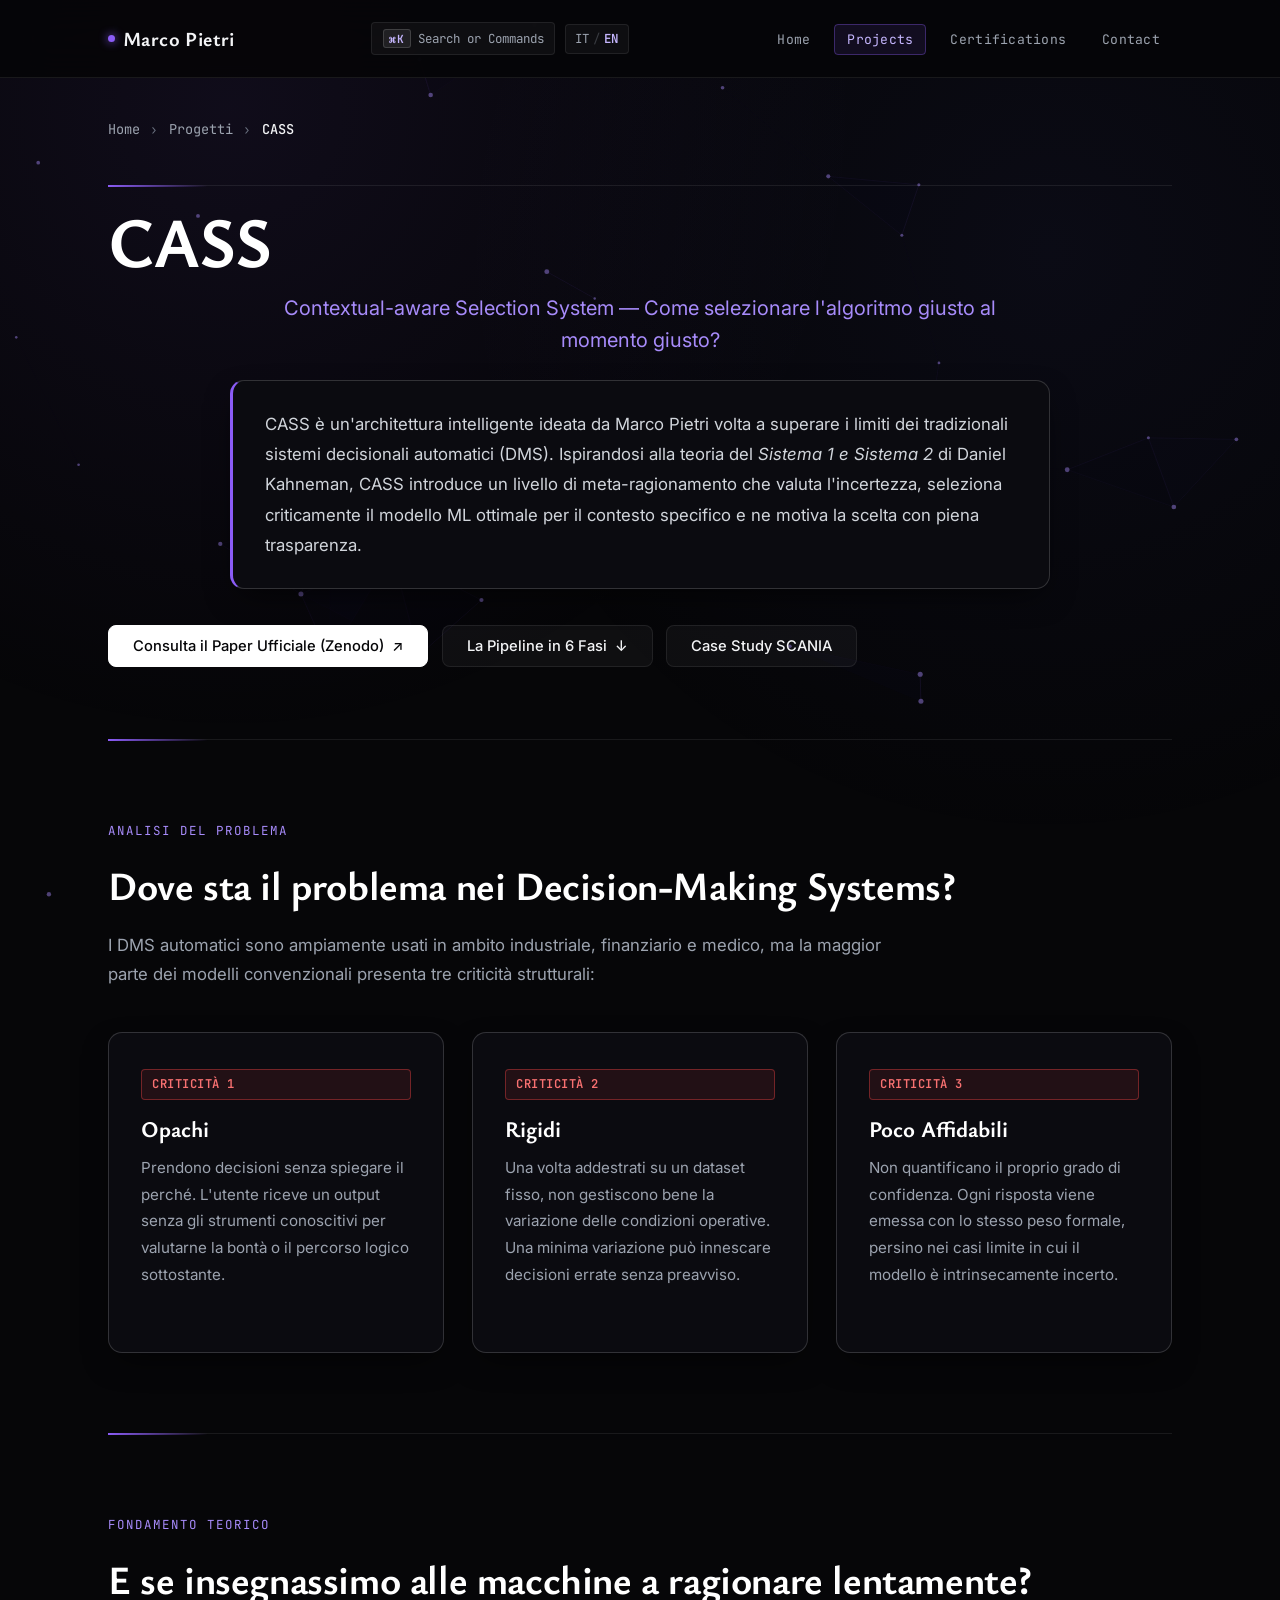
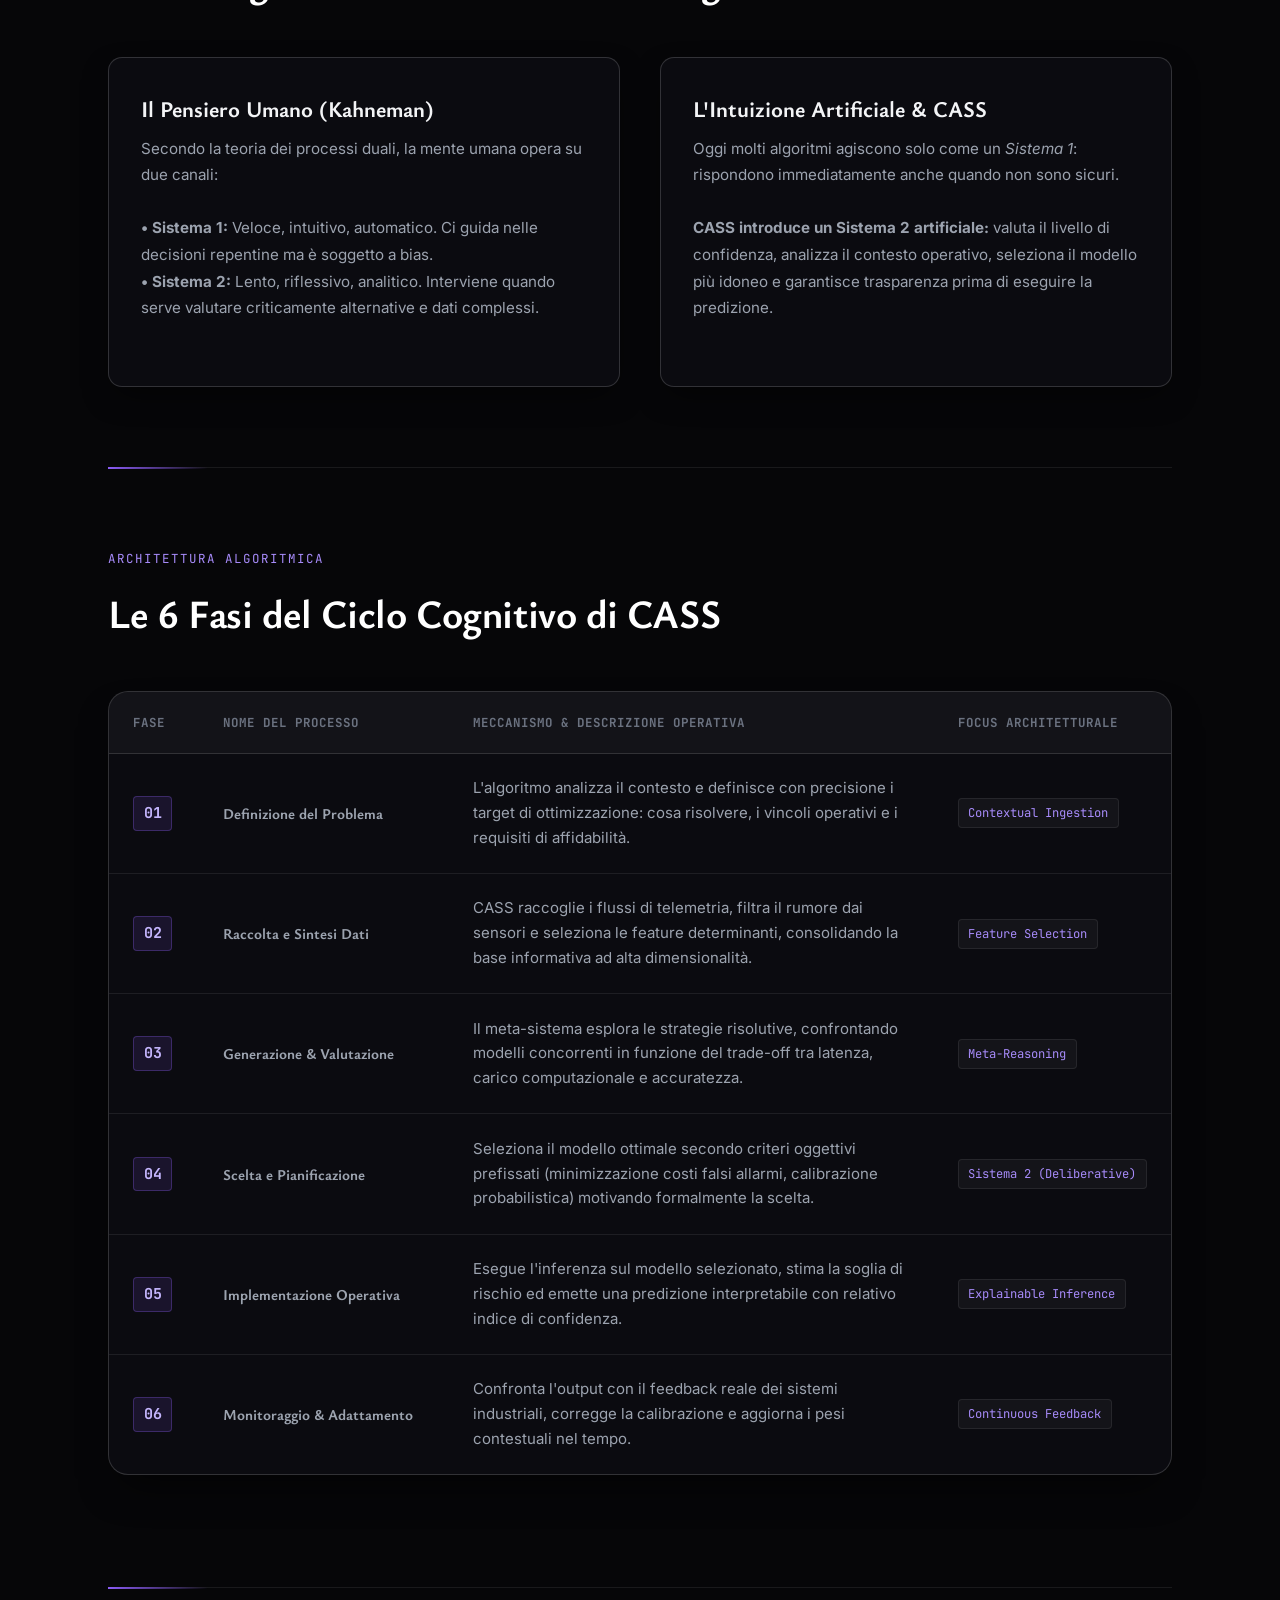
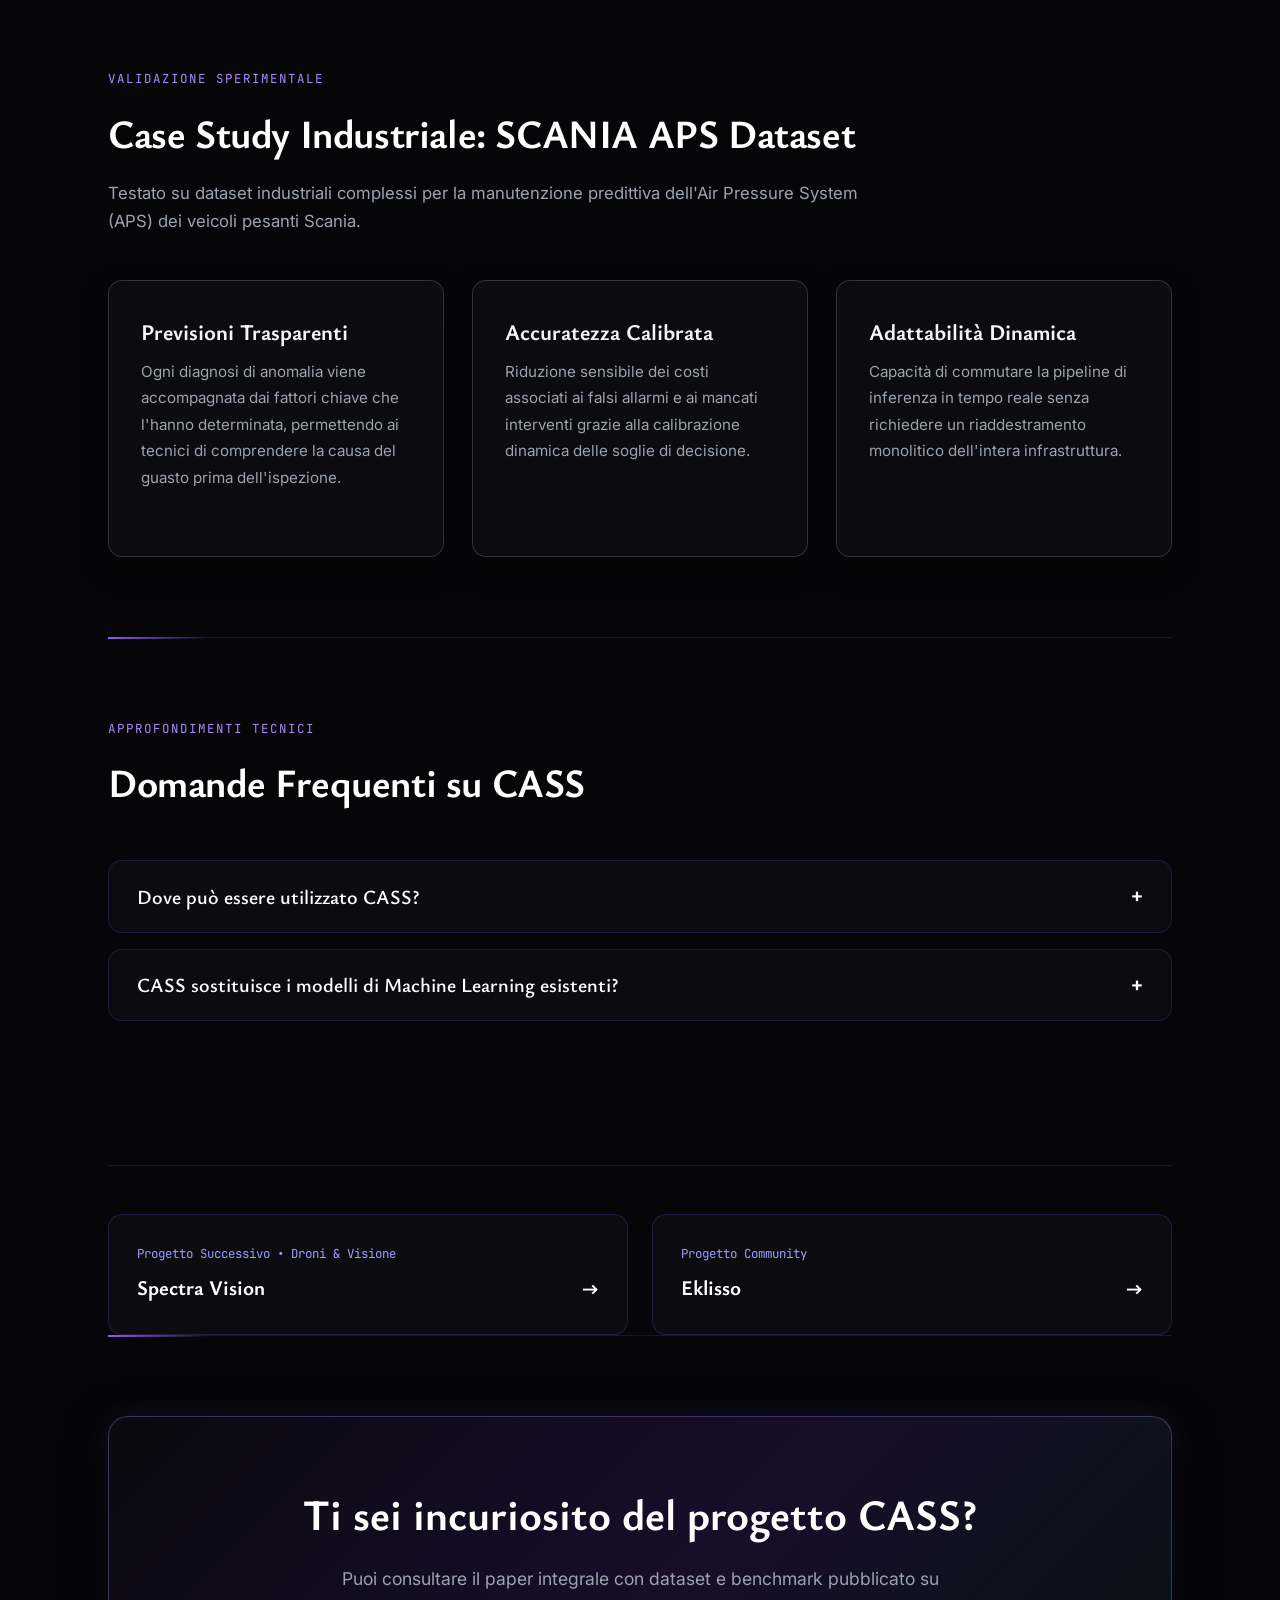
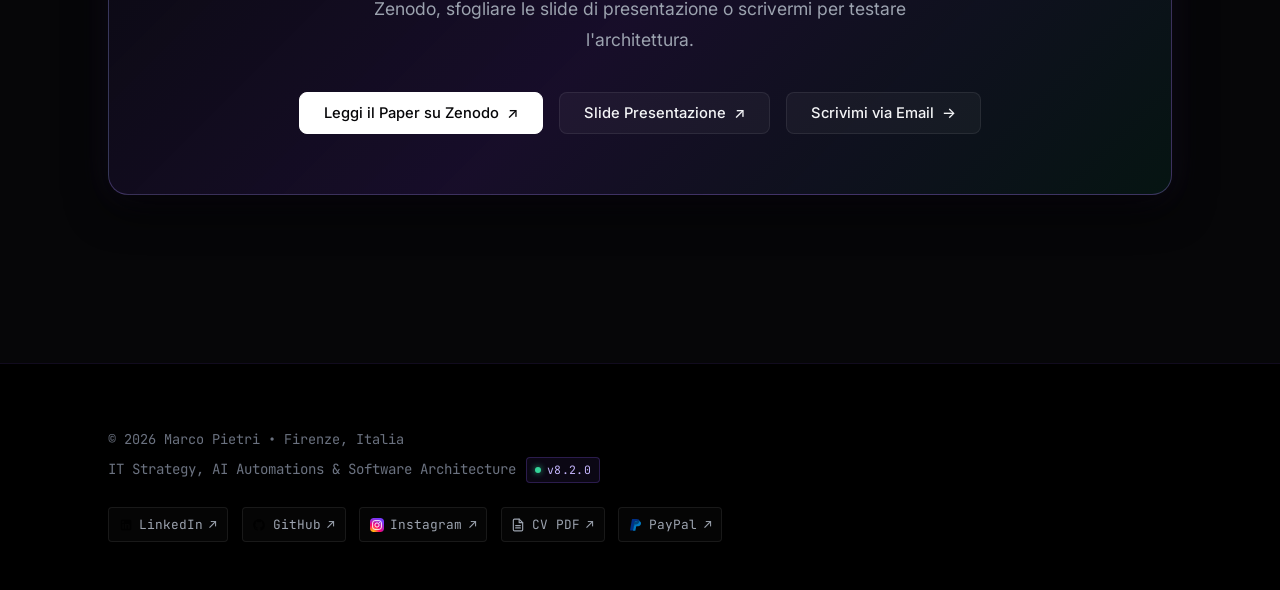
==== commit 59be89f0: "V8.2.0 | Integrazione Cyber Glitch Honeypot e Golden Constellation Easter Egg - Implementato il sist" ====
--- a/cass/index.html
+++ b/cass/index.html
@@ -30,7 +30,7 @@
   <link rel="preconnect" href="https://fonts.googleapis.com">
   <link rel="preconnect" href="https://fonts.gstatic.com" crossorigin>
   <link href="https://fonts.googleapis.com/css2?family=Inter:wght@300;400;500;600;700&family=JetBrains+Mono:wght@400;500;600&family=Ysabeau+Office:ital,wght@0,400..900;1,400..900&display=swap" rel="stylesheet">
-  <link rel="stylesheet" href="/assets/css/style.css?v=8.1.1">
+  <link rel="stylesheet" href="/assets/css/style.css?v=8.2.0">
 
   <!-- Schema.org Scholarly, Software Application & Breadcrumbs JSON-LD -->
   <script type="application/ld+json">
@@ -64,7 +64,7 @@
         "@type": "SoftwareApplication",
         "@id": "https://marcopietri.com/cass/#software",
         "name": "CASS — Contextual-aware Selection System",
-        "version": "8.1.1",
+        "version": "8.2.0",
         "dateModified": "2026-09-13",
         "url": "https://marcopietri.com/cass/",
         "sameAs": "https://zenodo.org/records/18593717",
@@ -440,7 +440,7 @@
         <p>&copy; 2026 Marco Pietri &bull; Firenze, Italia</p>
         <p class="footer-sub-line">
           <span>IT Strategy, AI Automations &amp; Software Architecture</span>
-          <span class="footer-version-tag" title="Versione Corrente Build"><span class="footer-version-dot"></span>v8.1.1</span>
+          <span class="footer-version-tag" title="Versione Corrente Build (Clicca per Easter Egg)"><span class="footer-version-dot"></span>v8.2.0</span>
         </p>
       </div>
       <div class="footer-social-bar">
@@ -468,6 +468,6 @@
     </div>
   </footer>
 
-  <script src="/assets/js/main.js?v=8.1.1"></script>
+  <script src="/assets/js/main.js?v=8.2.0"></script>
 </body>
 </html>
--- a/assets/css/style.css
+++ b/assets/css/style.css
@@ -3461,4 +3461,344 @@
   height: 14px;
 }
 
-
+/* =========================================================================
+   14. SECURITY HONEYPOT & GLITCH DEFENSE MODAL (ANTI-XSS)
+   ========================================================================= */
+.fake-alert-backdrop {
+  position: fixed;
+  inset: 0;
+  background: rgba(3, 3, 5, 0.75);
+  backdrop-filter: blur(8px);
+  -webkit-backdrop-filter: blur(8px);
+  z-index: 100000;
+  display: flex;
+  align-items: center;
+  justify-content: center;
+  padding: 1rem;
+  opacity: 0;
+  pointer-events: none;
+  transition: opacity 0.25s ease;
+}
+
+.fake-alert-backdrop.is-open {
+  opacity: 1;
+  pointer-events: auto;
+}
+
+.fake-alert-box {
+  background: #18181f;
+  border: 1px solid rgba(255, 255, 255, 0.15);
+  border-radius: 12px;
+  box-shadow: 0 25px 60px rgba(0, 0, 0, 0.8), 0 0 0 1px rgba(255, 255, 255, 0.05);
+  max-width: 420px;
+  width: 100%;
+  padding: 1.5rem;
+  color: #f3f4f6;
+  font-family: var(--font-sans);
+  position: relative;
+  transform: scale(0.95);
+  transition: transform 0.2s cubic-bezier(0.16, 1, 0.3, 1), box-shadow 0.2s ease, border-color 0.2s ease;
+}
+
+.fake-alert-backdrop.is-open .fake-alert-box {
+  transform: scale(1);
+}
+
+.fake-alert-header {
+  font-size: 0.85rem;
+  color: var(--text-muted);
+  margin-bottom: 0.75rem;
+  display: flex;
+  align-items: center;
+  gap: 0.45rem;
+  font-family: var(--font-mono);
+  word-break: break-all;
+}
+
+.fake-alert-header-icon {
+  width: 14px;
+  height: 14px;
+  color: #a78bfa;
+}
+
+.fake-alert-body {
+  font-size: 1.05rem;
+  color: #ffffff;
+  margin-bottom: 1.5rem;
+  font-family: var(--font-mono);
+  word-break: break-all;
+  line-height: 1.5;
+  background: rgba(0, 0, 0, 0.3);
+  padding: 0.75rem 1rem;
+  border-radius: 6px;
+  border: 1px solid rgba(255, 255, 255, 0.06);
+}
+
+.fake-alert-actions {
+  display: flex;
+  justify-content: flex-end;
+  gap: 0.5rem;
+}
+
+.fake-alert-btn {
+  background: var(--accent-violet);
+  color: #ffffff;
+  border: none;
+  border-radius: 6px;
+  padding: 0.5rem 1.25rem;
+  font-size: 0.88rem;
+  font-weight: 500;
+  cursor: pointer;
+  transition: all var(--transition-fast);
+  font-family: var(--font-mono);
+}
+
+.fake-alert-btn:hover {
+  background: var(--accent-violet-light);
+  box-shadow: 0 0 15px rgba(139, 92, 246, 0.4);
+}
+
+/* Glitch & Meltdown State */
+.fake-alert-box.is-glitching {
+  animation: glitchShake 0.12s infinite;
+  border-color: #ef4444;
+  box-shadow: 0 0 30px rgba(239, 68, 68, 0.5), 0 0 80px rgba(139, 92, 246, 0.3);
+}
+
+.fake-alert-box.is-glitching .fake-alert-body {
+  color: #ef4444;
+  text-shadow: 2px 0 #3b82f6, -2px 0 #ef4444;
+  font-weight: 700;
+  letter-spacing: 0.05em;
+}
+
+.fake-alert-box.is-glitching .fake-alert-btn {
+  background: #ef4444;
+  box-shadow: 0 0 20px rgba(239, 68, 68, 0.6);
+}
+
+.fake-alert-box.is-nice-try {
+  animation: none;
+  border-color: var(--emerald-glow);
+  box-shadow: 0 20px 50px rgba(0, 0, 0, 0.8), 0 0 40px rgba(52, 211, 153, 0.3);
+}
+
+.fake-alert-box.is-nice-try .fake-alert-header {
+  color: var(--emerald-glow);
+}
+
+.fake-alert-box.is-nice-try .fake-alert-body {
+  color: #ffffff;
+  background: rgba(6, 78, 59, 0.25);
+  border-color: rgba(52, 211, 153, 0.3);
+  text-shadow: none;
+}
+
+.fake-alert-box.is-nice-try .fake-alert-btn {
+  background: var(--emerald-glow);
+  color: #030305;
+  font-weight: 700;
+  box-shadow: 0 0 20px rgba(52, 211, 153, 0.4);
+}
+
+@keyframes glitchShake {
+  0% { transform: translate(0, 0) rotate(0deg); }
+  20% { transform: translate(-3px, 2px) rotate(-0.5deg); }
+  40% { transform: translate(3px, -2px) rotate(0.5deg); }
+  60% { transform: translate(-2px, -2px) rotate(0deg); }
+  80% { transform: translate(2px, 3px) rotate(0.5deg); }
+  100% { transform: translate(0, 0) rotate(0deg); }
+}
+
+/* =========================================================================
+   15. GOLDEN CONSTELLATION & BUILD INSPECTOR (EASTER EGG)
+   ========================================================================= */
+.footer-version-tag {
+  cursor: pointer;
+}
+
+.footer-version-tag.is-gold-unlocked {
+  background: rgba(212, 175, 55, 0.15) !important;
+  border-color: rgba(212, 175, 55, 0.6) !important;
+  color: #fbbf24 !important;
+  box-shadow: 0 0 15px rgba(212, 175, 55, 0.3);
+}
+
+.footer-version-tag.is-gold-unlocked .footer-version-dot {
+  background: #fbbf24;
+  box-shadow: 0 0 8px #fbbf24;
+}
+
+.gold-inspector-backdrop {
+  position: fixed;
+  inset: 0;
+  background: rgba(3, 3, 5, 0.7);
+  backdrop-filter: blur(10px);
+  -webkit-backdrop-filter: blur(10px);
+  z-index: 100000;
+  display: flex;
+  align-items: center;
+  justify-content: center;
+  padding: 1.25rem;
+  opacity: 0;
+  pointer-events: none;
+  transition: opacity 0.3s ease;
+}
+
+.gold-inspector-backdrop.is-open {
+  opacity: 1;
+  pointer-events: auto;
+}
+
+.gold-inspector-card {
+  background: linear-gradient(135deg, #0e0e14 0%, #171520 100%);
+  border: 1px solid rgba(212, 175, 55, 0.4);
+  border-radius: 16px;
+  box-shadow: 0 25px 70px rgba(0, 0, 0, 0.85), 0 0 40px rgba(212, 175, 55, 0.15);
+  max-width: 520px;
+  width: 100%;
+  max-height: 88vh;
+  overflow-y: auto;
+  padding: 2rem;
+  color: var(--text-main);
+  position: relative;
+  transform: scale(0.92) translateY(10px);
+  transition: all 0.3s cubic-bezier(0.16, 1, 0.3, 1);
+}
+
+.gold-inspector-backdrop.is-open .gold-inspector-card {
+  transform: scale(1) translateY(0);
+}
+
+.gold-inspector-top {
+  display: flex;
+  align-items: flex-start;
+  justify-content: space-between;
+  gap: 1rem;
+  margin-bottom: 1.25rem;
+}
+
+.gold-inspector-badge {
+  display: inline-flex;
+  align-items: center;
+  gap: 0.4rem;
+  background: rgba(212, 175, 55, 0.12);
+  border: 1px solid rgba(212, 175, 55, 0.35);
+  color: #fbbf24;
+  font-family: var(--font-mono);
+  font-size: 0.75rem;
+  padding: 0.25rem 0.65rem;
+  border-radius: 100px;
+  letter-spacing: 0.04em;
+}
+
+.gold-close-btn {
+  background: rgba(255, 255, 255, 0.05);
+  border: 1px solid rgba(255, 255, 255, 0.1);
+  color: var(--text-muted);
+  width: 32px;
+  height: 32px;
+  border-radius: 50%;
+  display: flex;
+  align-items: center;
+  justify-content: center;
+  cursor: pointer;
+  font-size: 1rem;
+  transition: all var(--transition-fast);
+}
+
+.gold-close-btn:hover {
+  background: rgba(255, 255, 255, 0.12);
+  color: #ffffff;
+}
+
+.gold-inspector-title {
+  font-family: var(--font-title);
+  font-size: 1.45rem;
+  color: #ffffff;
+  margin-bottom: 0.35rem;
+}
+
+.gold-inspector-subtitle {
+  color: var(--text-muted);
+  font-size: 0.88rem;
+  margin-bottom: 1.5rem;
+  line-height: 1.5;
+}
+
+.gold-telemetry-grid {
+  display: grid;
+  grid-template-columns: repeat(2, 1fr);
+  gap: 0.85rem;
+  margin-bottom: 1.5rem;
+}
+
+@media (max-width: 520px) {
+  .gold-telemetry-grid {
+    grid-template-columns: 1fr;
+  }
+}
+
+.gold-telemetry-box {
+  background: rgba(0, 0, 0, 0.3);
+  border: 1px solid rgba(255, 255, 255, 0.06);
+  border-radius: 8px;
+  padding: 0.85rem;
+}
+
+.gold-telemetry-label {
+  font-family: var(--font-mono);
+  font-size: 0.72rem;
+  color: var(--text-dim);
+  text-transform: uppercase;
+  letter-spacing: 0.05em;
+  margin-bottom: 0.25rem;
+}
+
+.gold-telemetry-val {
+  font-family: var(--font-mono);
+  font-size: 0.88rem;
+  color: #ffffff;
+  font-weight: 500;
+  display: flex;
+  align-items: center;
+  gap: 0.4rem;
+}
+
+.gold-telemetry-val.accent-gold {
+  color: #fbbf24;
+}
+
+.gold-inspector-note {
+  font-size: 0.82rem;
+  color: var(--text-muted);
+  line-height: 1.5;
+  background: rgba(212, 175, 55, 0.06);
+  border-left: 3px solid #fbbf24;
+  padding: 0.65rem 0.85rem;
+  border-radius: 0 6px 6px 0;
+  margin-bottom: 1.25rem;
+}
+
+.gold-action-btn {
+  display: block;
+  width: 100%;
+  text-align: center;
+  background: linear-gradient(135deg, #d4af37 0%, #f59e0b 100%);
+  color: #030305;
+  font-weight: 600;
+  font-family: var(--font-mono);
+  font-size: 0.88rem;
+  padding: 0.65rem 1rem;
+  border-radius: 8px;
+  border: none;
+  cursor: pointer;
+  transition: all var(--transition-fast);
+}
+
+.gold-action-btn:hover {
+  box-shadow: 0 0 25px rgba(245, 158, 11, 0.5);
+  transform: translateY(-1px);
+}
+
+
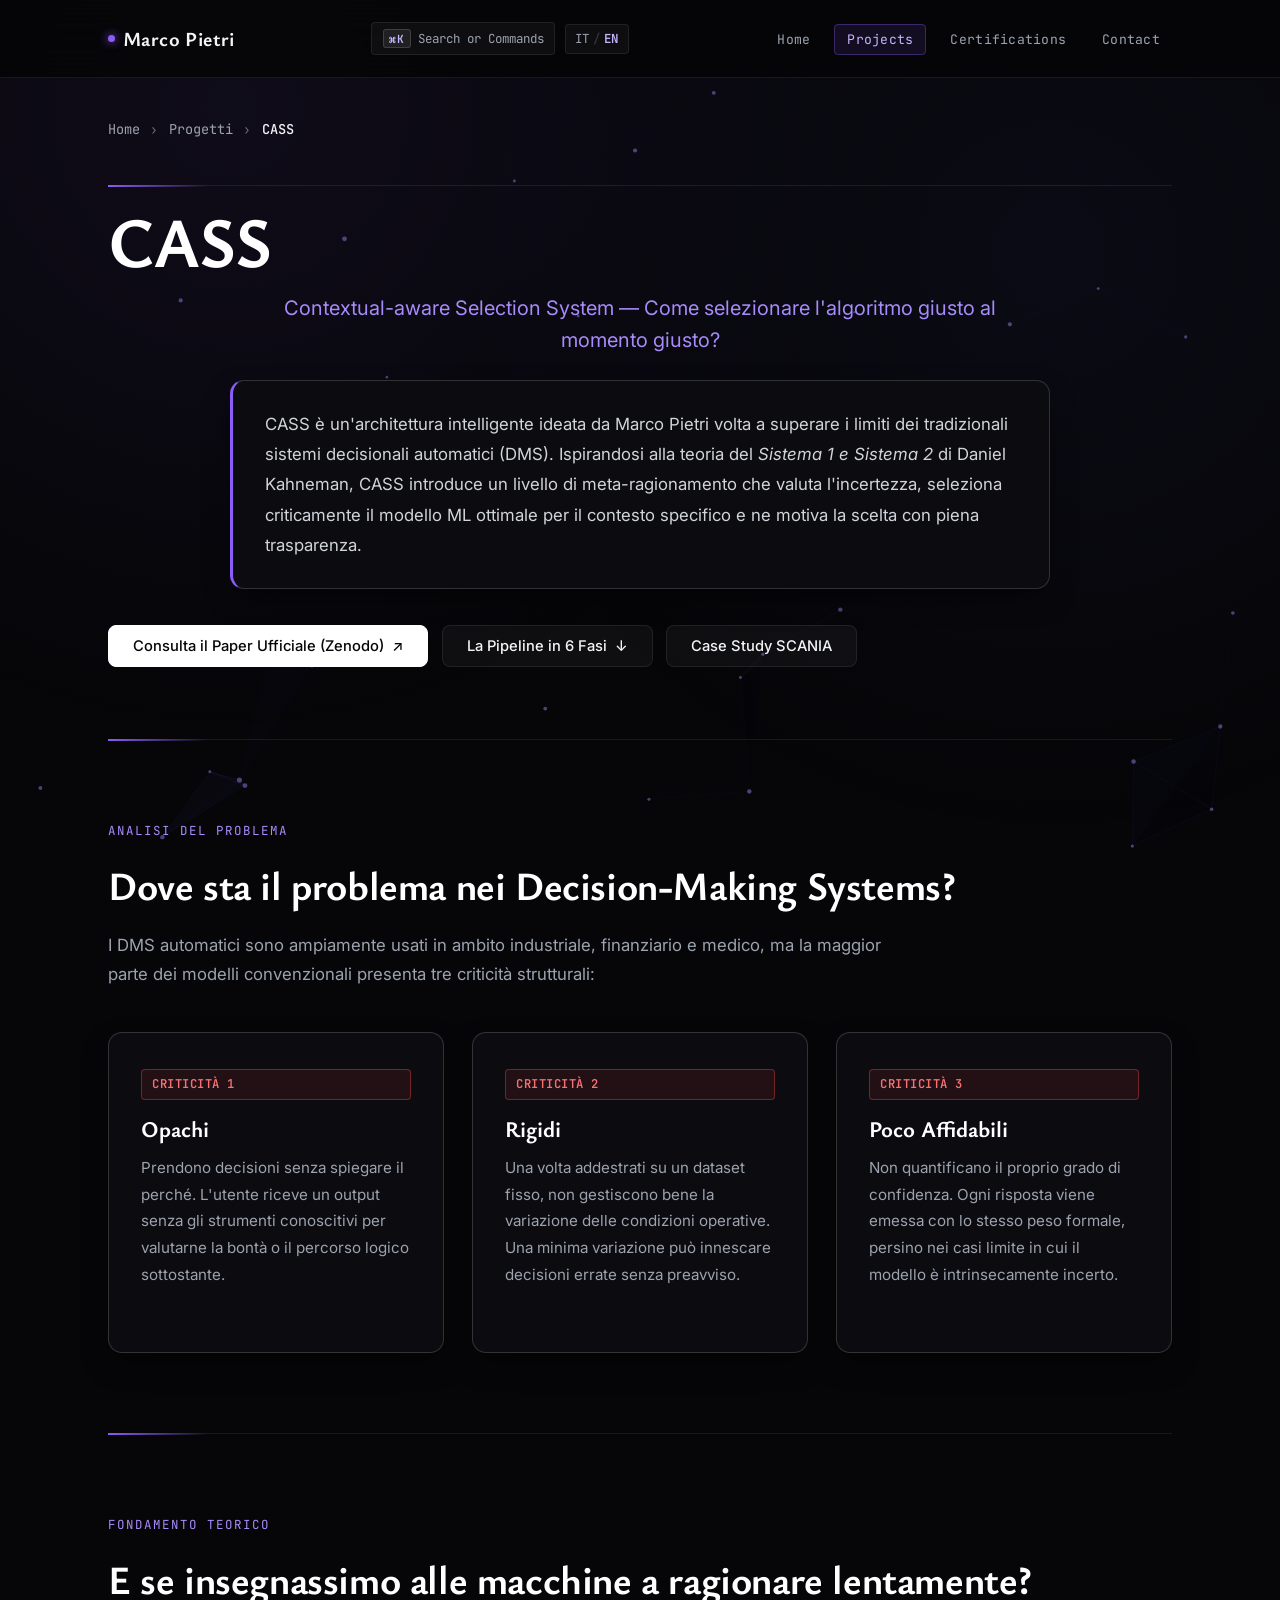
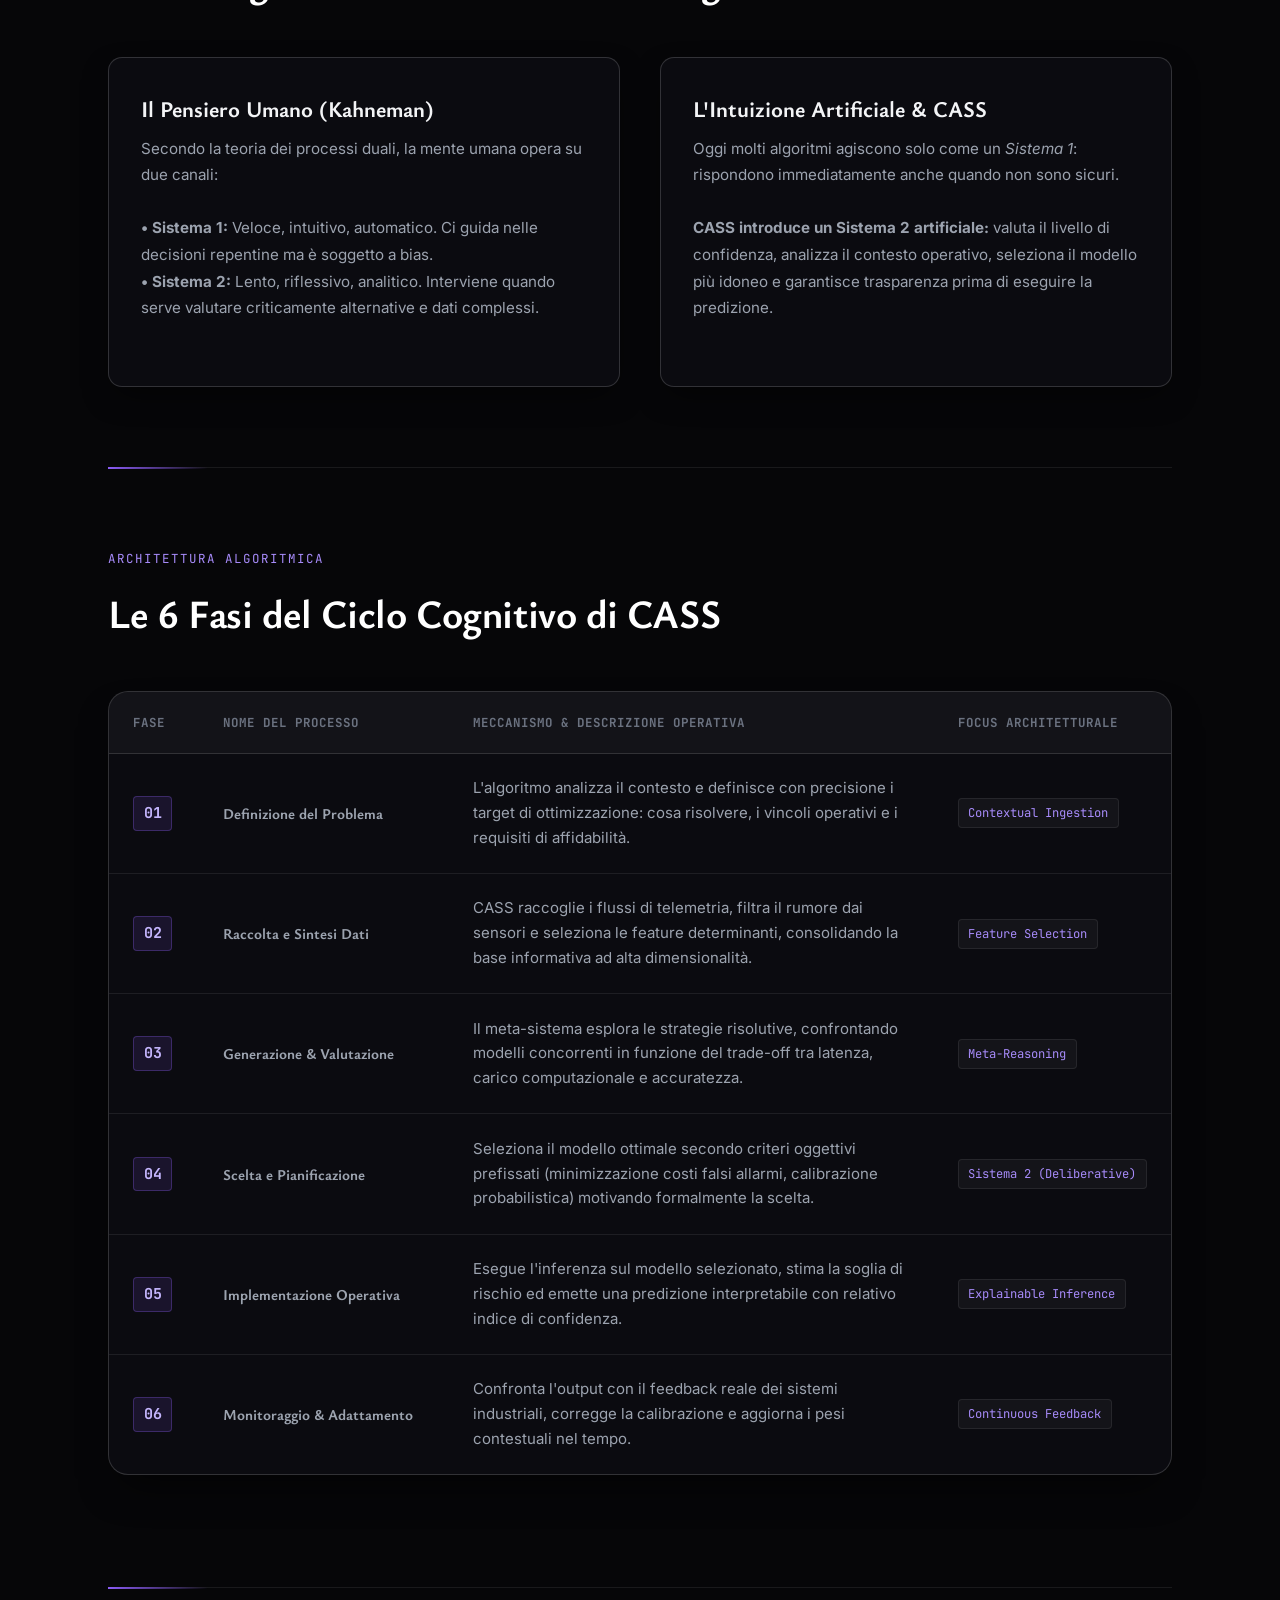
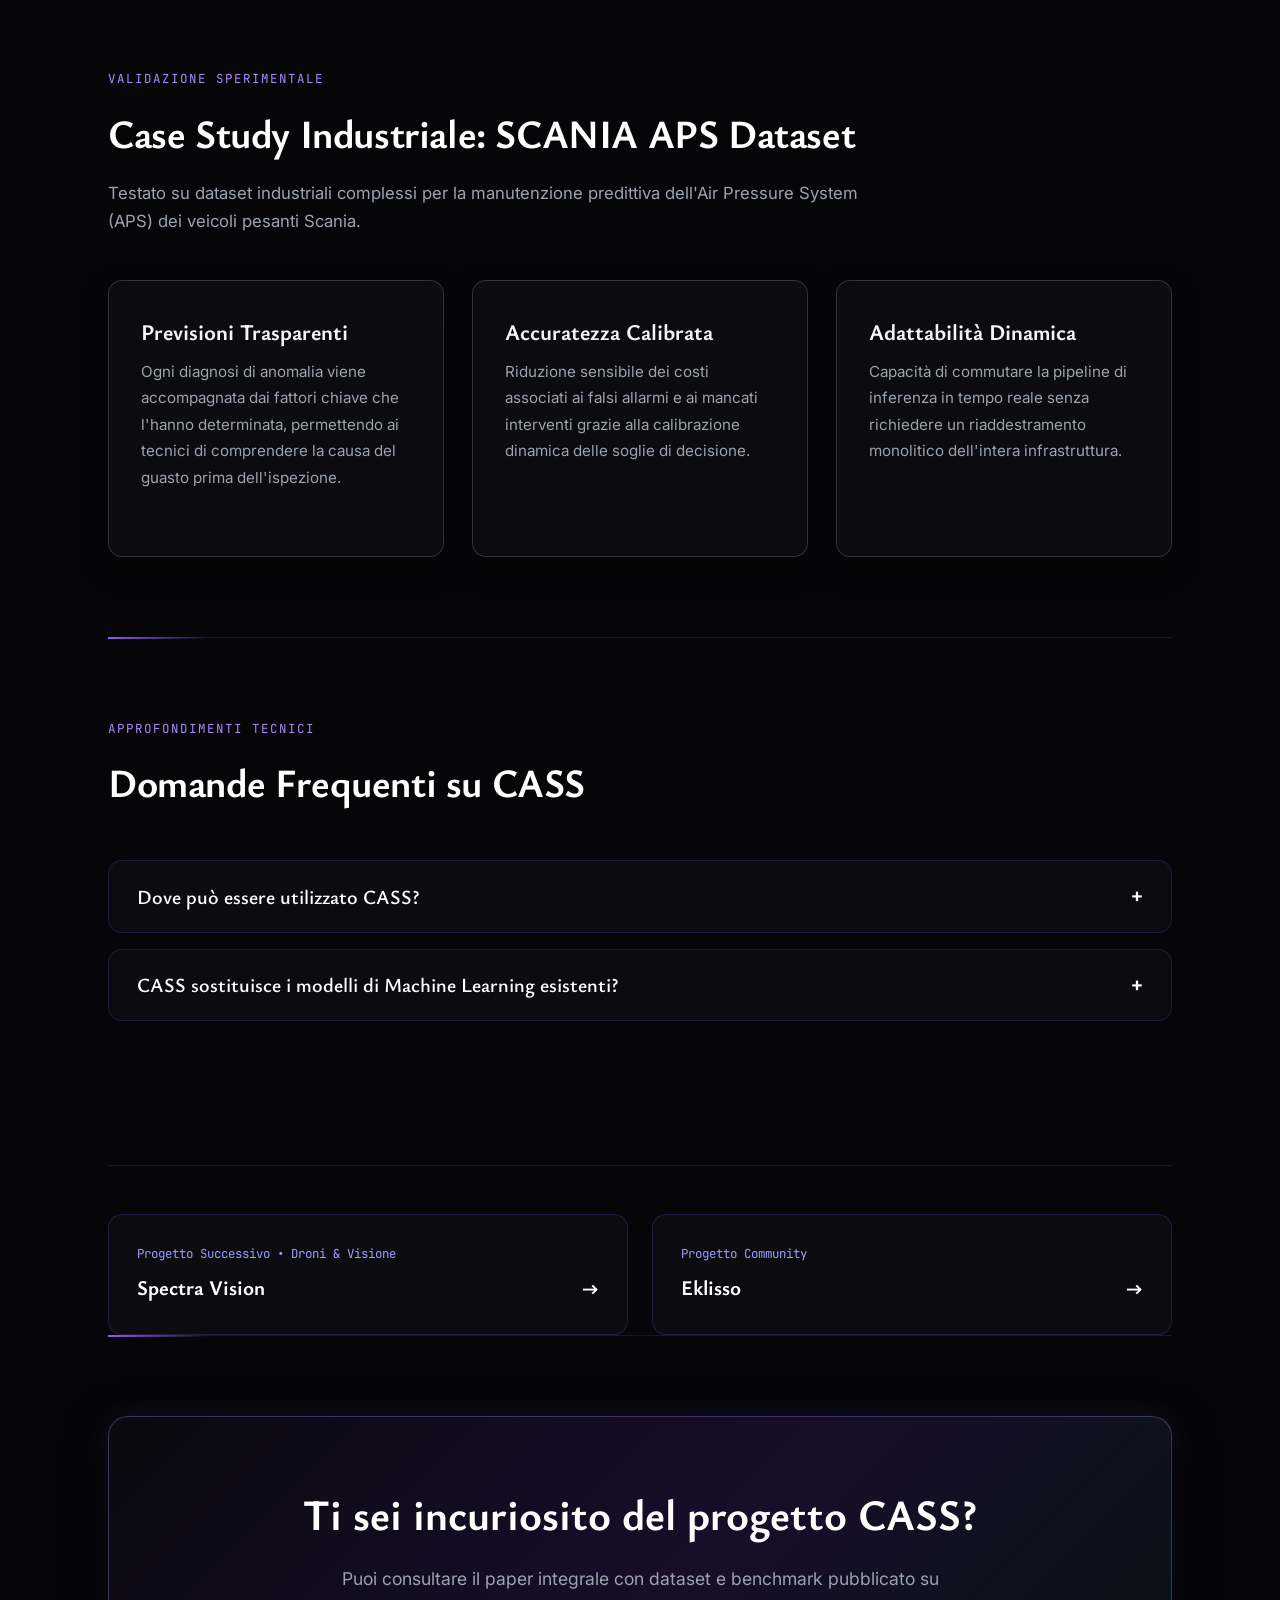
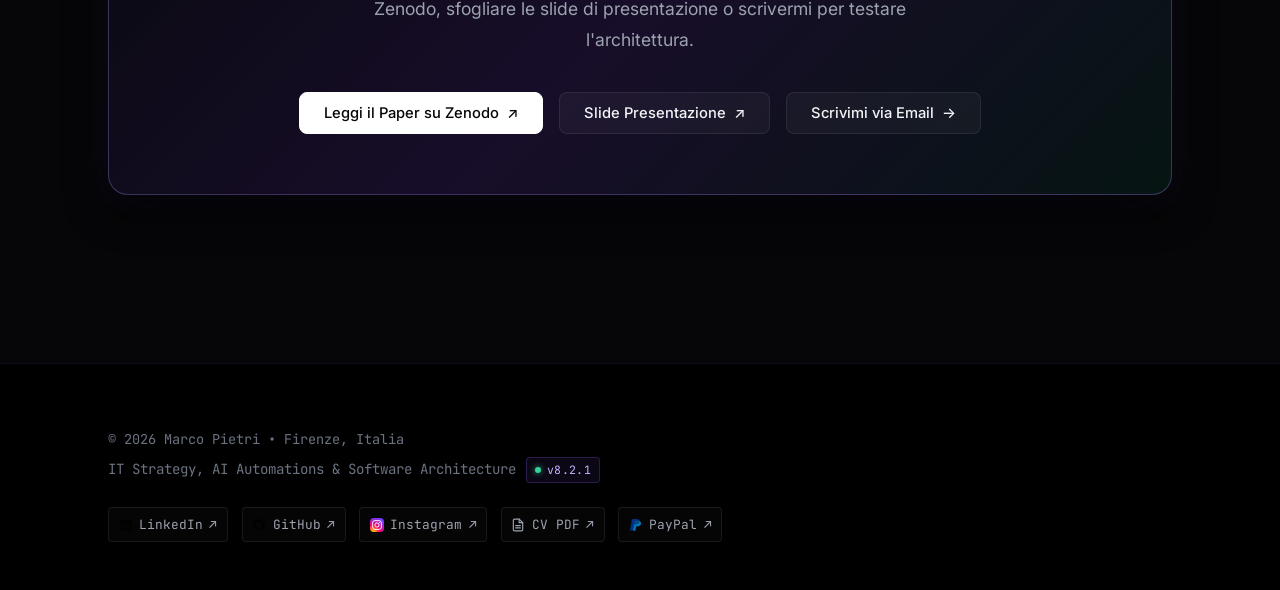
==== commit e0e9d2be: "V8.2.1 | Semplificazione Honeypot anti-XSS e ottimizzazione contrasto pulsante Rimossa qualsiasi dic" ====
--- a/cass/index.html
+++ b/cass/index.html
@@ -30,7 +30,7 @@
   <link rel="preconnect" href="https://fonts.googleapis.com">
   <link rel="preconnect" href="https://fonts.gstatic.com" crossorigin>
   <link href="https://fonts.googleapis.com/css2?family=Inter:wght@300;400;500;600;700&family=JetBrains+Mono:wght@400;500;600&family=Ysabeau+Office:ital,wght@0,400..900;1,400..900&display=swap" rel="stylesheet">
-  <link rel="stylesheet" href="/assets/css/style.css?v=8.2.0">
+  <link rel="stylesheet" href="/assets/css/style.css?v=8.2.1">
 
   <!-- Schema.org Scholarly, Software Application & Breadcrumbs JSON-LD -->
   <script type="application/ld+json">
@@ -64,7 +64,7 @@
         "@type": "SoftwareApplication",
         "@id": "https://marcopietri.com/cass/#software",
         "name": "CASS — Contextual-aware Selection System",
-        "version": "8.2.0",
+        "version": "8.2.1",
         "dateModified": "2026-09-13",
         "url": "https://marcopietri.com/cass/",
         "sameAs": "https://zenodo.org/records/18593717",
@@ -440,7 +440,7 @@
         <p>&copy; 2026 Marco Pietri &bull; Firenze, Italia</p>
         <p class="footer-sub-line">
           <span>IT Strategy, AI Automations &amp; Software Architecture</span>
-          <span class="footer-version-tag" title="Versione Corrente Build (Clicca per Easter Egg)"><span class="footer-version-dot"></span>v8.2.0</span>
+          <span class="footer-version-tag" title="Versione Corrente Build (Clicca per Easter Egg)"><span class="footer-version-dot"></span>v8.2.1</span>
         </p>
       </div>
       <div class="footer-social-bar">
@@ -468,6 +468,6 @@
     </div>
   </footer>
 
-  <script src="/assets/js/main.js?v=8.2.0"></script>
+  <script src="/assets/js/main.js?v=8.2.1"></script>
 </body>
 </html>
--- a/assets/css/style.css
+++ b/assets/css/style.css
@@ -3579,12 +3579,12 @@
 
 .fake-alert-box.is-nice-try {
   animation: none;
-  border-color: var(--emerald-glow);
+  border-color: rgba(52, 211, 153, 0.6);
   box-shadow: 0 20px 50px rgba(0, 0, 0, 0.8), 0 0 40px rgba(52, 211, 153, 0.3);
 }
 
 .fake-alert-box.is-nice-try .fake-alert-header {
-  color: var(--emerald-glow);
+  color: #34d399;
 }
 
 .fake-alert-box.is-nice-try .fake-alert-body {
@@ -3595,10 +3595,15 @@
 }
 
 .fake-alert-box.is-nice-try .fake-alert-btn {
-  background: var(--emerald-glow);
-  color: #030305;
-  font-weight: 700;
-  box-shadow: 0 0 20px rgba(52, 211, 153, 0.4);
+  background: #34d399 !important;
+  color: #060608 !important;
+  font-weight: 700 !important;
+  box-shadow: 0 0 20px rgba(52, 211, 153, 0.5) !important;
+}
+
+.fake-alert-box.is-nice-try .fake-alert-btn:hover {
+  background: #6ee7b7 !important;
+  box-shadow: 0 0 25px rgba(52, 211, 153, 0.7) !important;
 }
 
 @keyframes glitchShake {
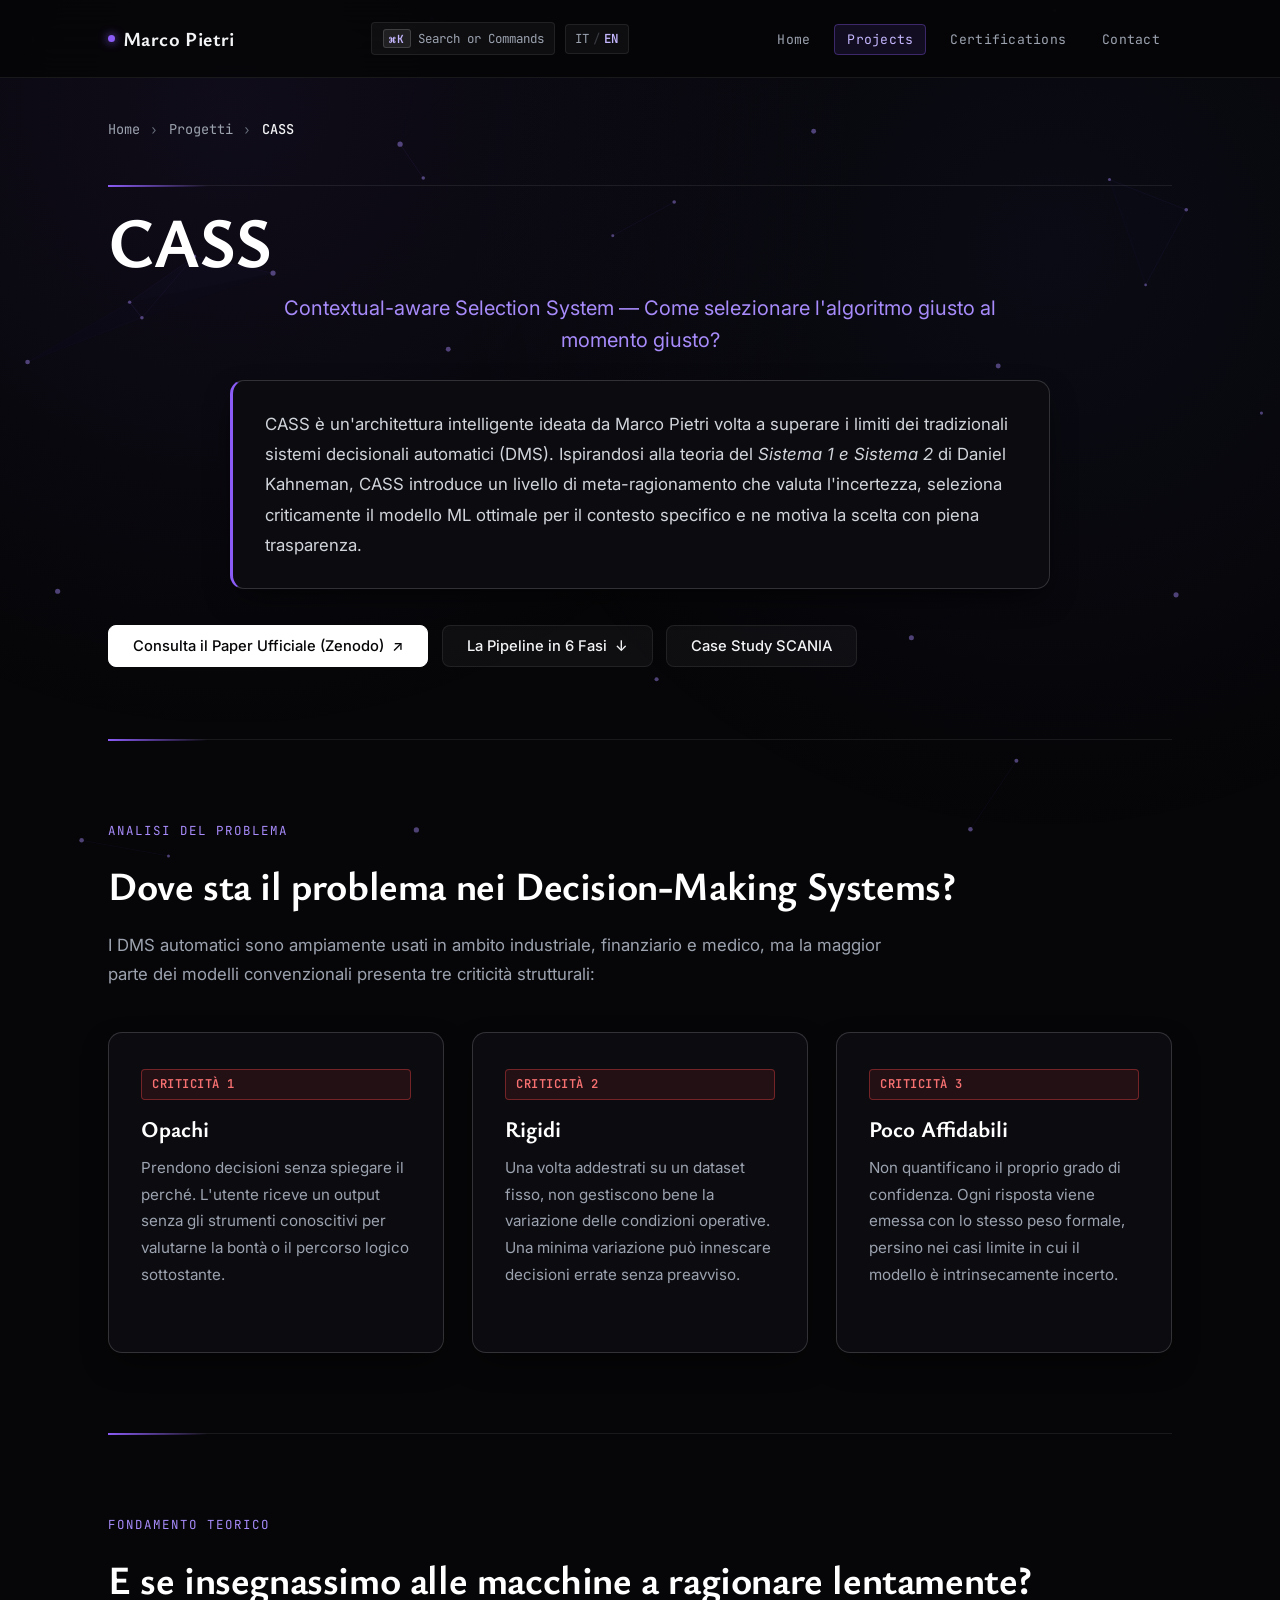
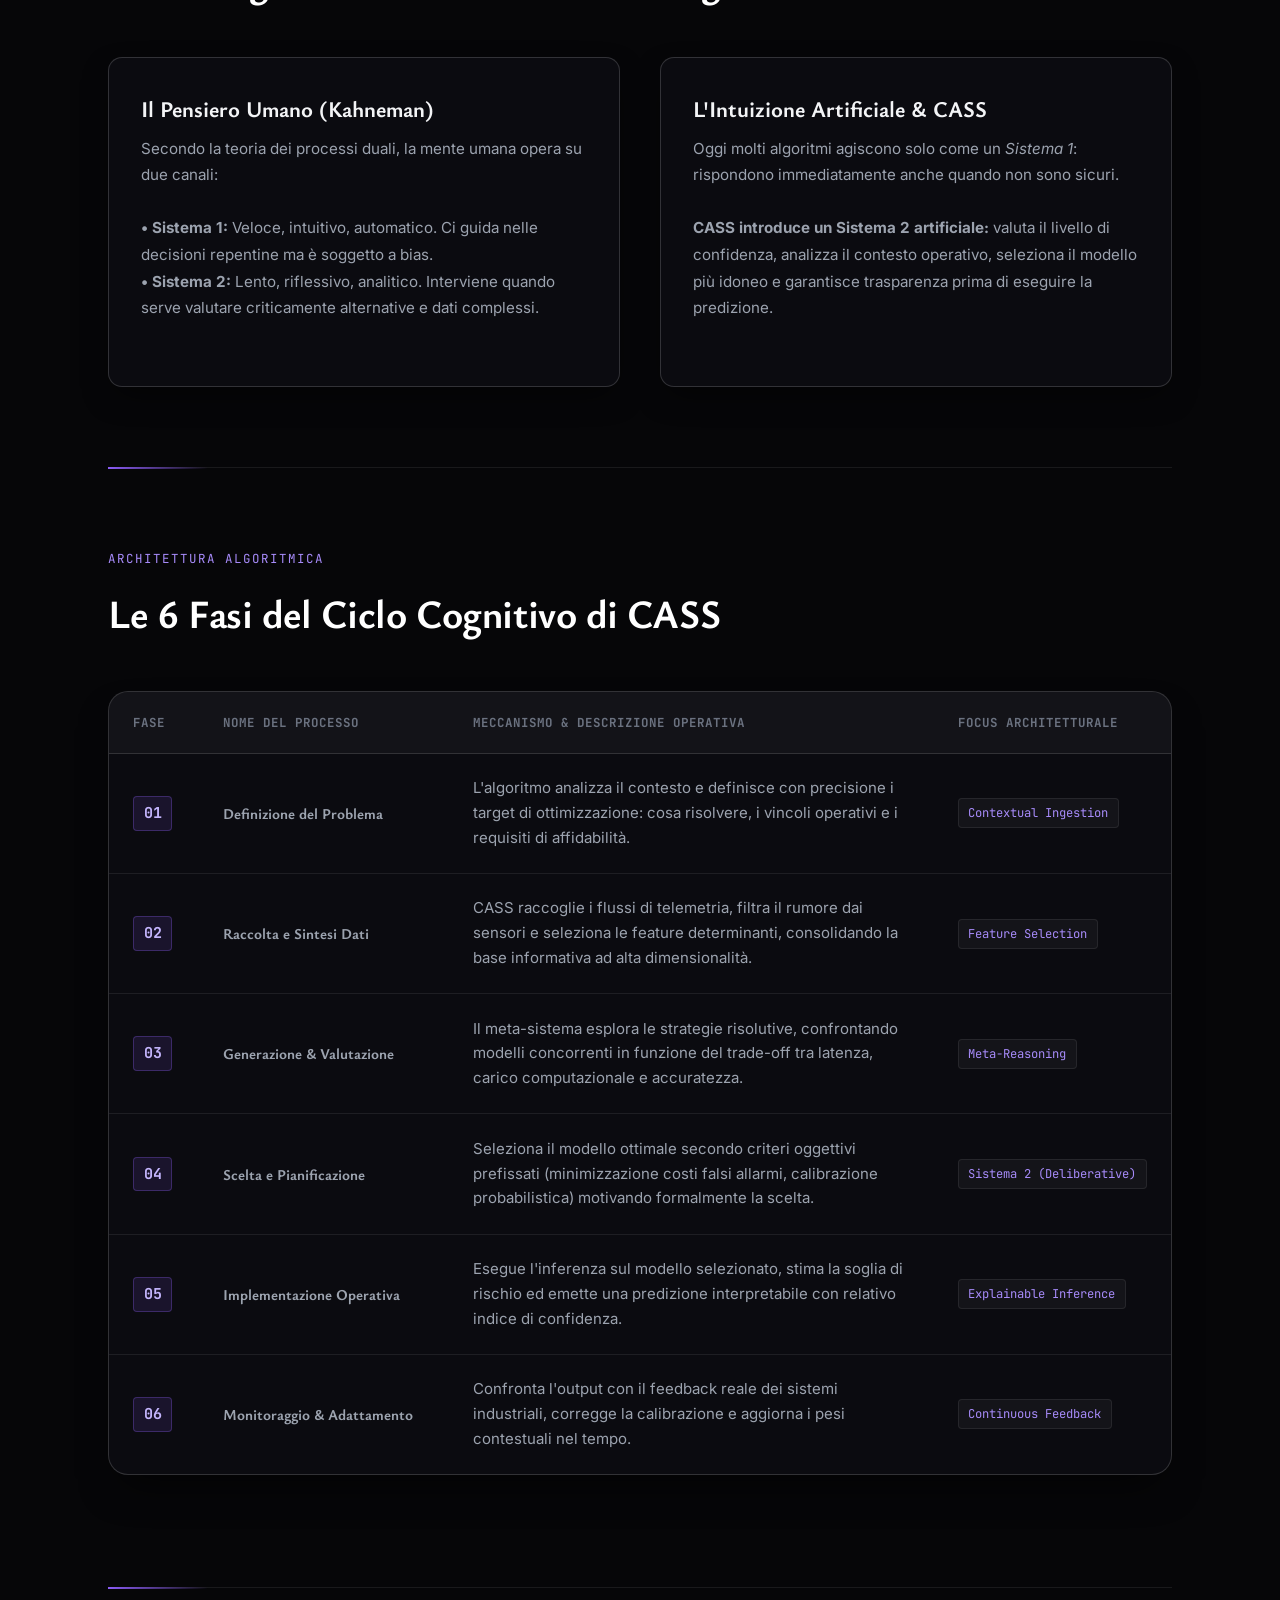
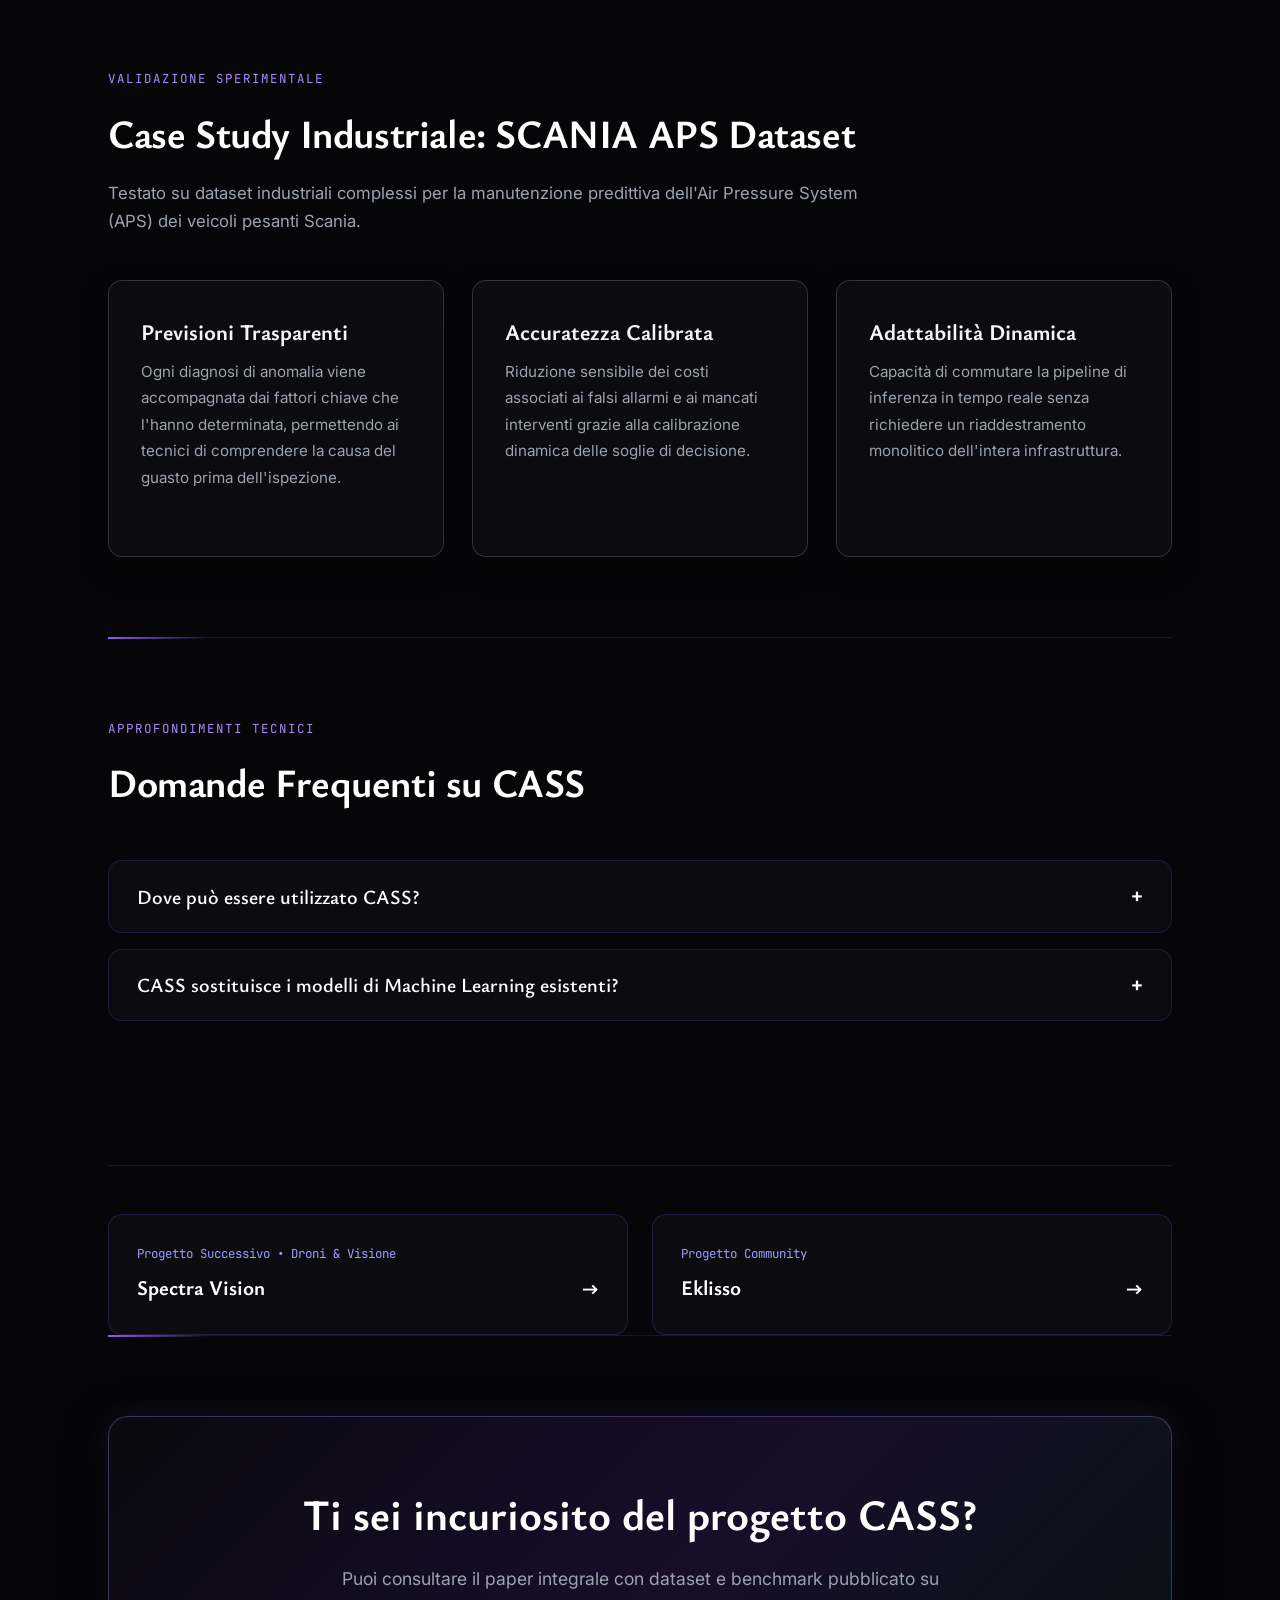
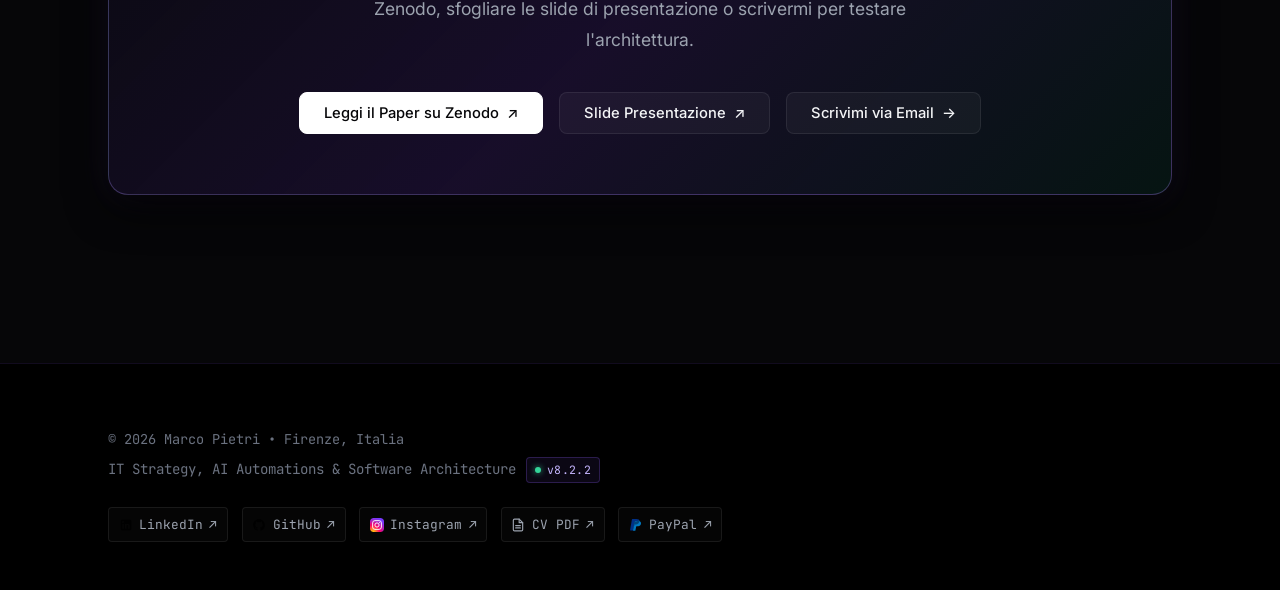
==== commit 3902264a: "V8.2.2 | Compressione web e ripristino riproduzione Reel Montano Monte Nerone su Spectra Risolto il " ====
--- a/cass/index.html
+++ b/cass/index.html
@@ -30,7 +30,7 @@
   <link rel="preconnect" href="https://fonts.googleapis.com">
   <link rel="preconnect" href="https://fonts.gstatic.com" crossorigin>
   <link href="https://fonts.googleapis.com/css2?family=Inter:wght@300;400;500;600;700&family=JetBrains+Mono:wght@400;500;600&family=Ysabeau+Office:ital,wght@0,400..900;1,400..900&display=swap" rel="stylesheet">
-  <link rel="stylesheet" href="/assets/css/style.css?v=8.2.1">
+  <link rel="stylesheet" href="/assets/css/style.css?v=8.2.2">
 
   <!-- Schema.org Scholarly, Software Application & Breadcrumbs JSON-LD -->
   <script type="application/ld+json">
@@ -64,8 +64,8 @@
         "@type": "SoftwareApplication",
         "@id": "https://marcopietri.com/cass/#software",
         "name": "CASS — Contextual-aware Selection System",
-        "version": "8.2.1",
-        "dateModified": "2026-09-13",
+        "version": "8.2.2",
+        "dateModified": "2026-09-16",
         "url": "https://marcopietri.com/cass/",
         "sameAs": "https://zenodo.org/records/18593717",
         "applicationCategory": "Machine Learning Decision Support System",
@@ -440,7 +440,7 @@
         <p>&copy; 2026 Marco Pietri &bull; Firenze, Italia</p>
         <p class="footer-sub-line">
           <span>IT Strategy, AI Automations &amp; Software Architecture</span>
-          <span class="footer-version-tag" title="Versione Corrente Build (Clicca per Easter Egg)"><span class="footer-version-dot"></span>v8.2.1</span>
+          <span class="footer-version-tag" title="Versione Corrente Build (Clicca per Easter Egg)"><span class="footer-version-dot"></span>v8.2.2</span>
         </p>
       </div>
       <div class="footer-social-bar">
@@ -468,6 +468,6 @@
     </div>
   </footer>
 
-  <script src="/assets/js/main.js?v=8.2.1"></script>
+  <script src="/assets/js/main.js?v=8.2.2"></script>
 </body>
 </html>
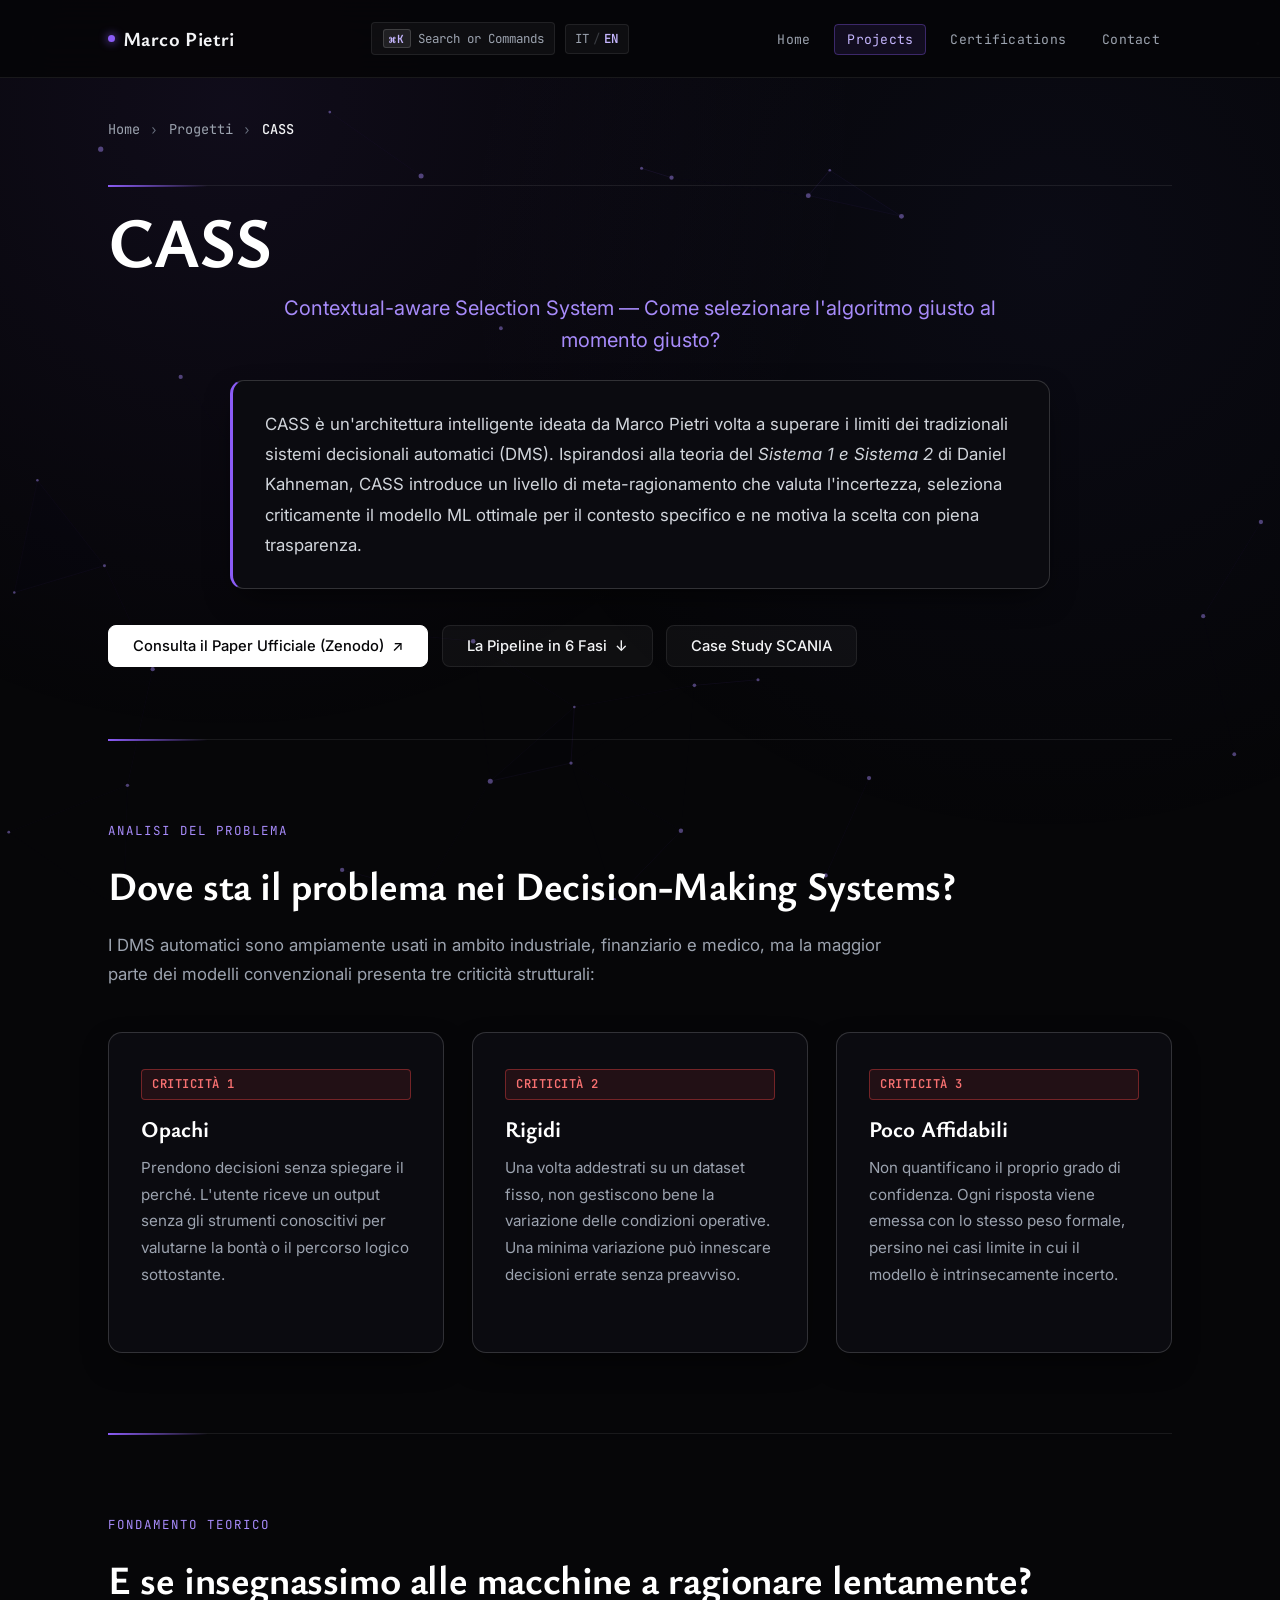
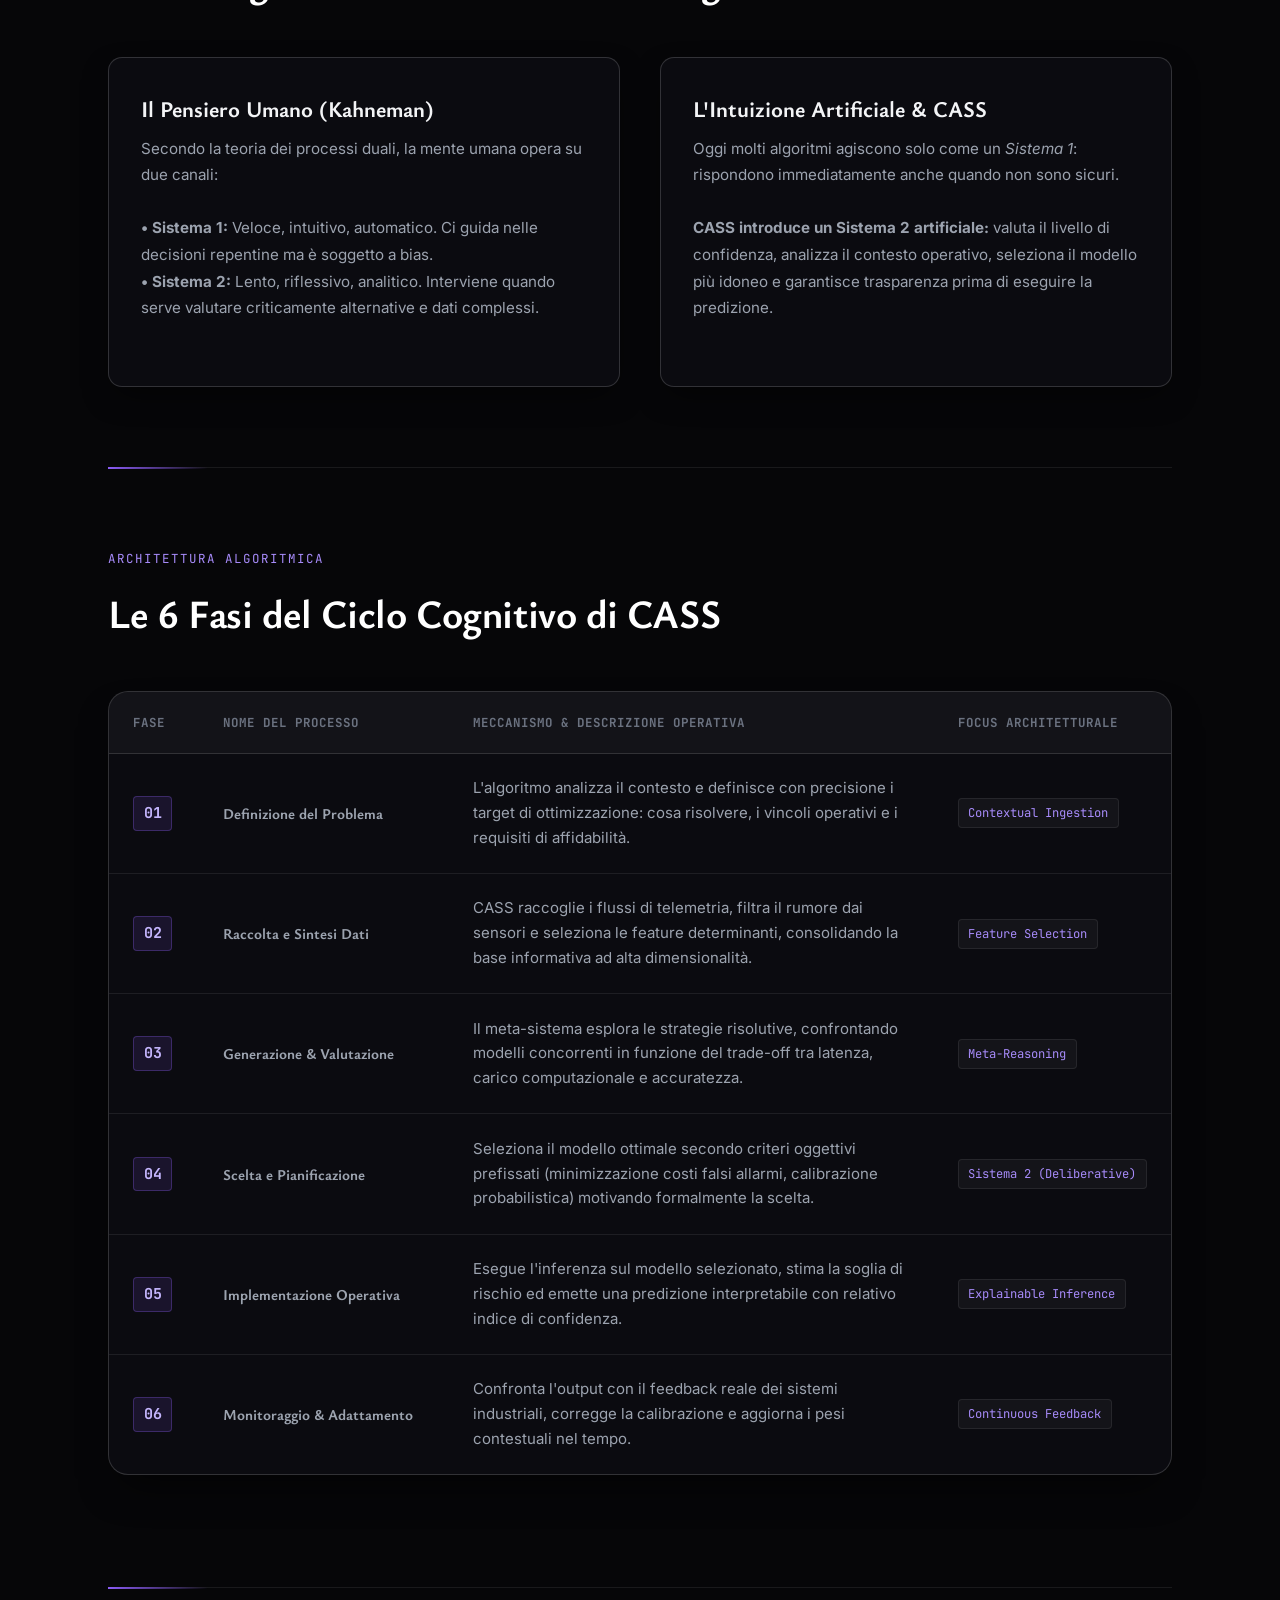
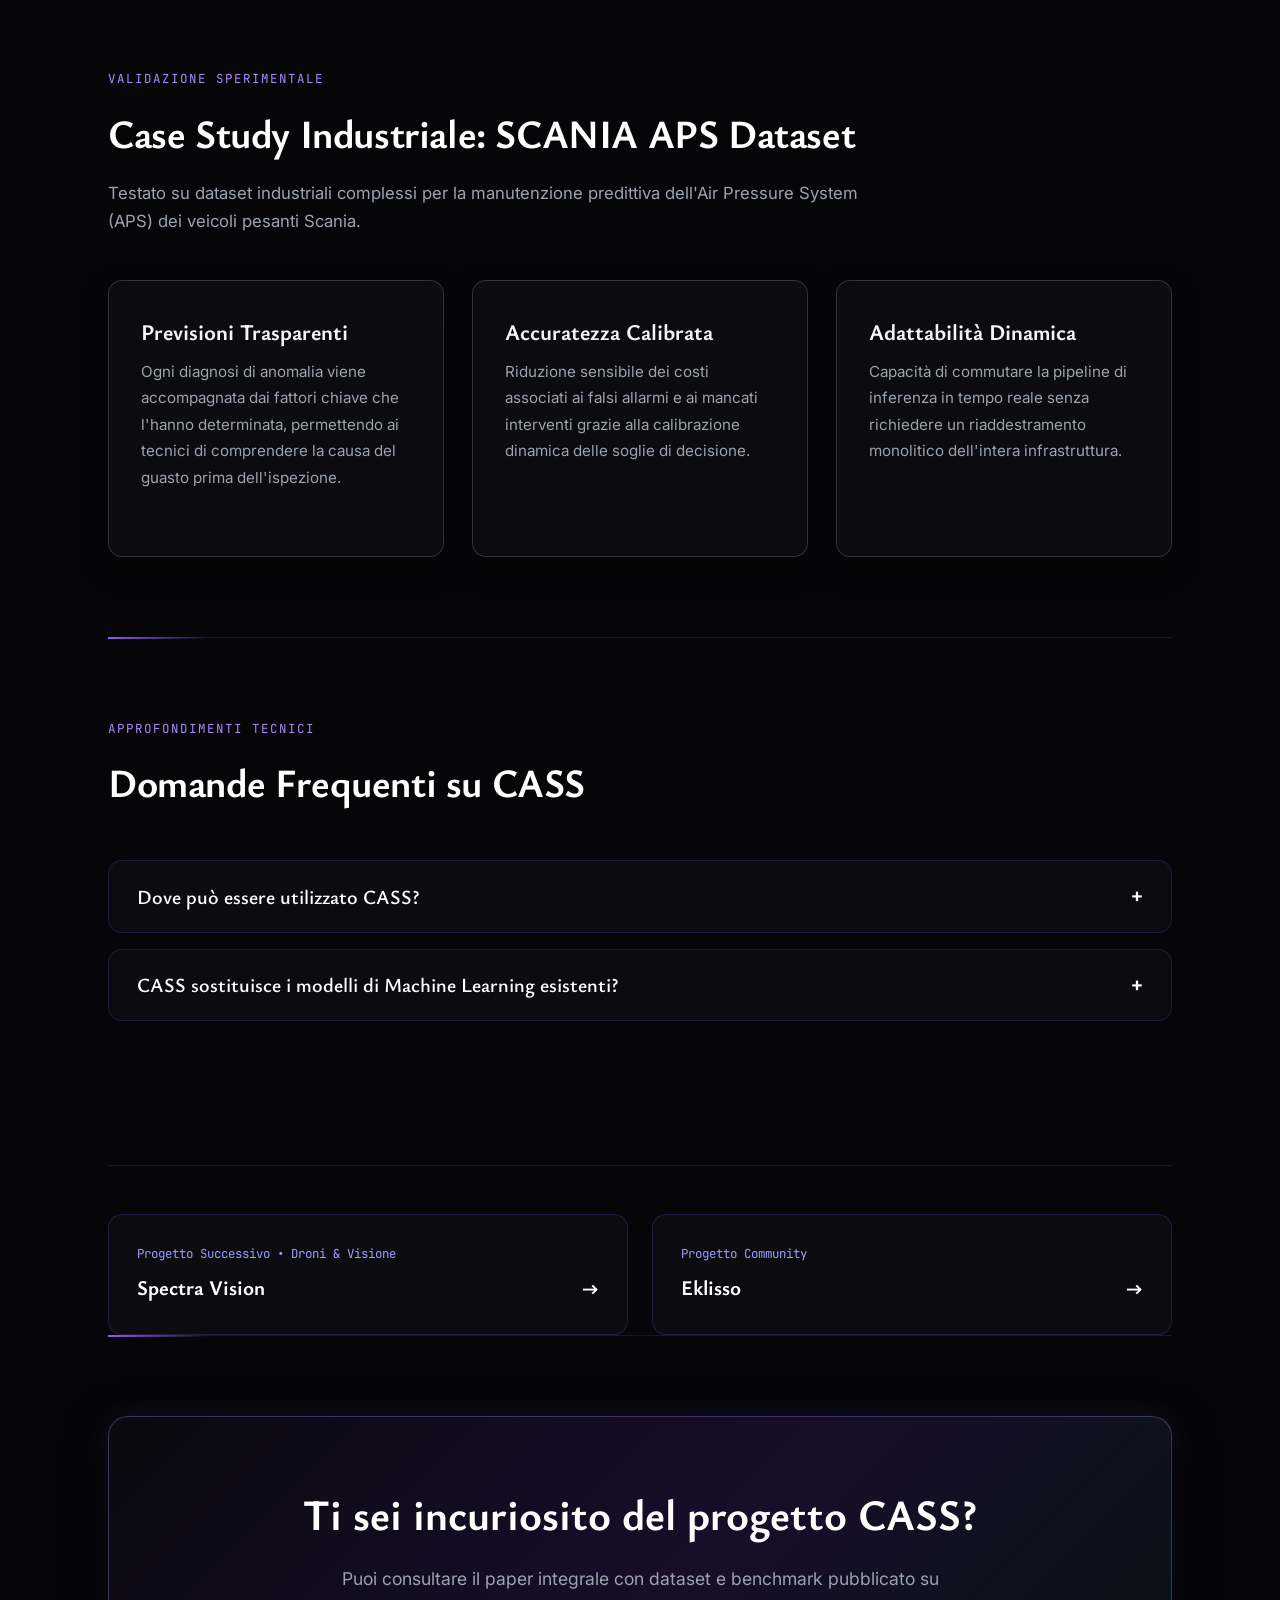
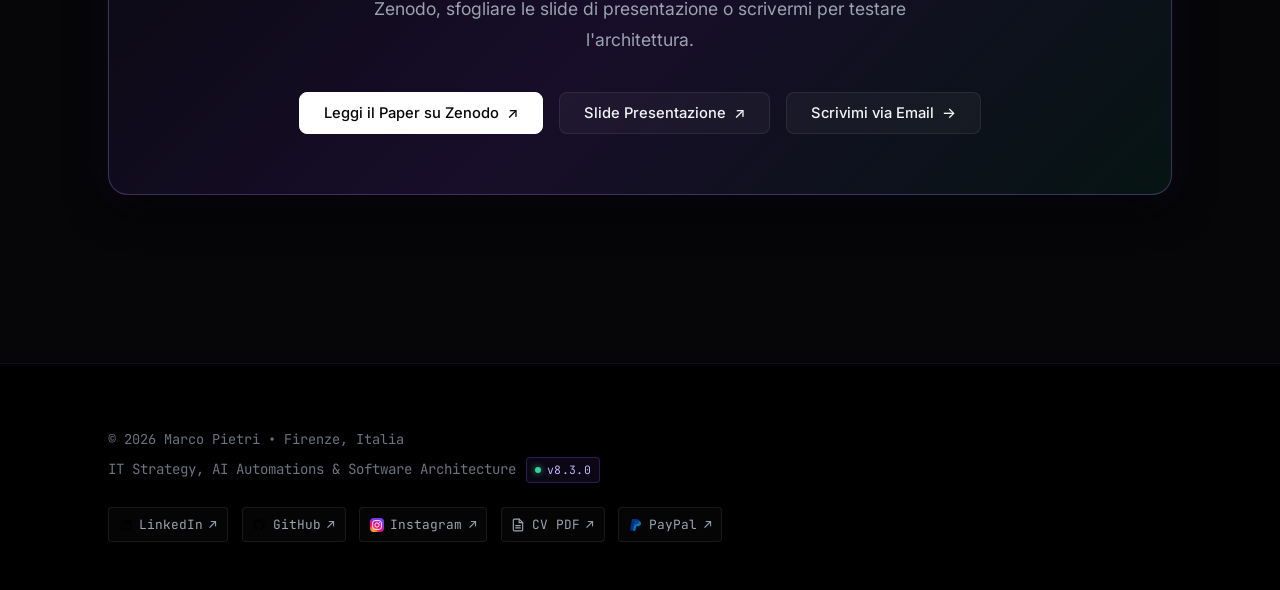
==== commit 7d4cdc3f: "V8.3.0 | Rilascio reel Monte Nerone, micro-animazioni vettoriali Spectra e conformità ISO DateTime S" ====
--- a/cass/index.html
+++ b/cass/index.html
@@ -30,7 +30,7 @@
   <link rel="preconnect" href="https://fonts.googleapis.com">
   <link rel="preconnect" href="https://fonts.gstatic.com" crossorigin>
   <link href="https://fonts.googleapis.com/css2?family=Inter:wght@300;400;500;600;700&family=JetBrains+Mono:wght@400;500;600&family=Ysabeau+Office:ital,wght@0,400..900;1,400..900&display=swap" rel="stylesheet">
-  <link rel="stylesheet" href="/assets/css/style.css?v=8.2.2">
+  <link rel="stylesheet" href="/assets/css/style.css?v=8.3.0">
 
   <!-- Schema.org Scholarly, Software Application & Breadcrumbs JSON-LD -->
   <script type="application/ld+json">
@@ -64,8 +64,8 @@
         "@type": "SoftwareApplication",
         "@id": "https://marcopietri.com/cass/#software",
         "name": "CASS — Contextual-aware Selection System",
-        "version": "8.2.2",
-        "dateModified": "2026-09-16",
+        "version": "8.3.0",
+        "dateModified": "2026-09-16T12:00:00+02:00",
         "url": "https://marcopietri.com/cass/",
         "sameAs": "https://zenodo.org/records/18593717",
         "applicationCategory": "Machine Learning Decision Support System",
@@ -440,7 +440,7 @@
         <p>&copy; 2026 Marco Pietri &bull; Firenze, Italia</p>
         <p class="footer-sub-line">
           <span>IT Strategy, AI Automations &amp; Software Architecture</span>
-          <span class="footer-version-tag" title="Versione Corrente Build (Clicca per Easter Egg)"><span class="footer-version-dot"></span>v8.2.2</span>
+          <span class="footer-version-tag" title="Versione Corrente Build (Clicca per Easter Egg)"><span class="footer-version-dot"></span>v8.3.0</span>
         </p>
       </div>
       <div class="footer-social-bar">
@@ -468,6 +468,6 @@
     </div>
   </footer>
 
-  <script src="/assets/js/main.js?v=8.2.2"></script>
+  <script src="/assets/js/main.js?v=8.3.0"></script>
 </body>
 </html>
--- a/assets/css/style.css
+++ b/assets/css/style.css
@@ -2536,6 +2536,74 @@
   color: var(--text-main);
 }
 
+/* ==========================================================================
+   Card Micro-Visualizations (Section 02 Minimal Animations)
+   ========================================================================== */
+.card-micro-viz {
+  position: relative;
+  background: rgba(6, 10, 16, 0.65);
+  border: 1px solid rgba(255, 255, 255, 0.08);
+  border-radius: var(--radius-sm);
+  padding: 0.65rem 0.85rem 0.5rem;
+  margin-bottom: 1.35rem;
+  overflow: hidden;
+  display: flex;
+  flex-direction: column;
+  gap: 0.4rem;
+  transition: border-color var(--transition-smooth), background var(--transition-smooth);
+}
+
+.card:hover .card-micro-viz {
+  border-color: rgba(52, 211, 153, 0.35);
+  background: rgba(8, 14, 22, 0.85);
+}
+
+.card:hover .facade-scan-viz {
+  border-color: rgba(56, 189, 248, 0.35);
+}
+
+.micro-viz-svg {
+  width: 100%;
+  height: 54px;
+  display: block;
+}
+
+.laser-scanner-head,
+.facade-scanner-head {
+  will-change: transform;
+}
+
+.micro-viz-label {
+  display: flex;
+  align-items: center;
+  gap: 0.45rem;
+  font-family: var(--font-mono);
+  font-size: 0.66rem;
+  letter-spacing: 0.04em;
+  color: var(--text-dim);
+  text-transform: uppercase;
+}
+
+.micro-viz-dot {
+  width: 6px;
+  height: 6px;
+  border-radius: 50%;
+  background: #10b981;
+  box-shadow: 0 0 6px #10b981;
+  animation: microDotPulse 1.8s infinite ease-in-out;
+  flex-shrink: 0;
+}
+
+.micro-viz-dot.dot-cyan {
+  background: #38bdf8;
+  box-shadow: 0 0 6px #38bdf8;
+}
+
+@keyframes microDotPulse {
+  0%, 100% { opacity: 0.95; transform: scale(1); }
+  50% { opacity: 0.4; transform: scale(0.85); }
+}
+
 .media-cat-card[role="button"] {
   cursor: pointer;
 }
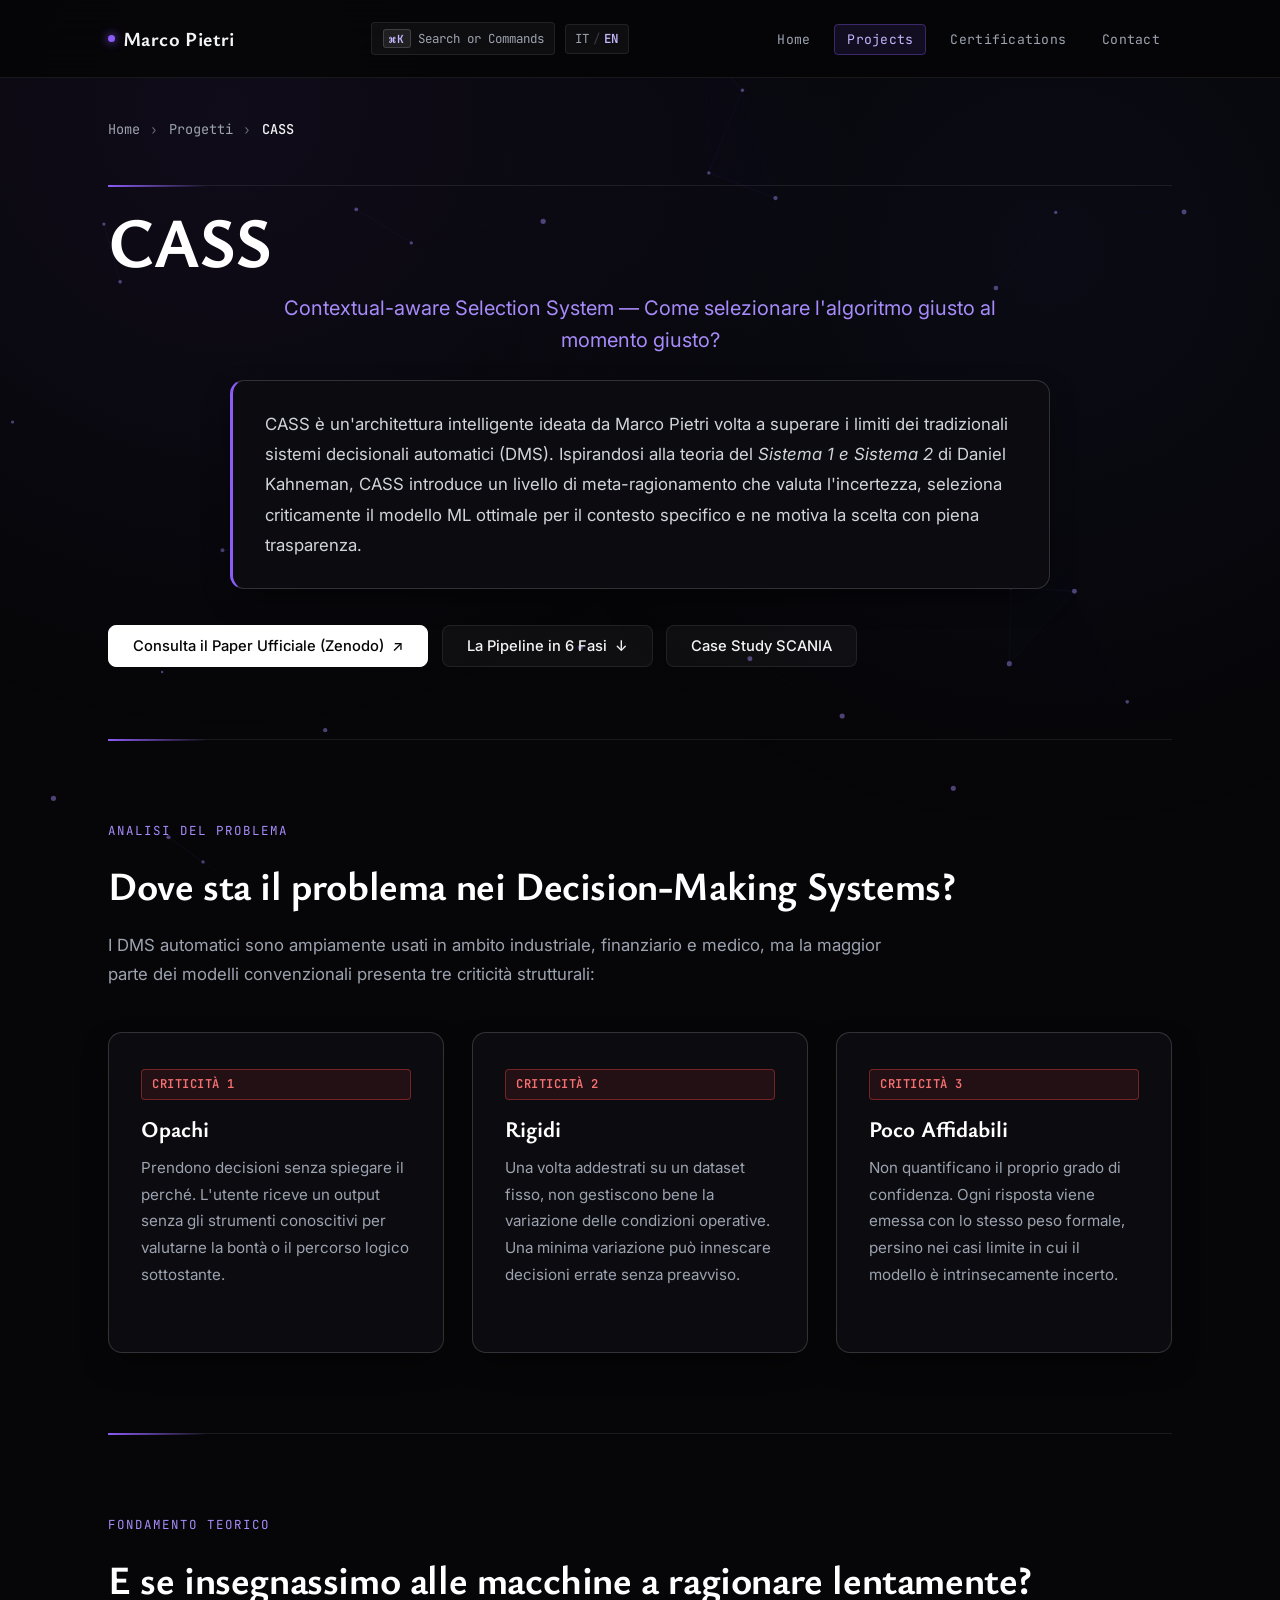
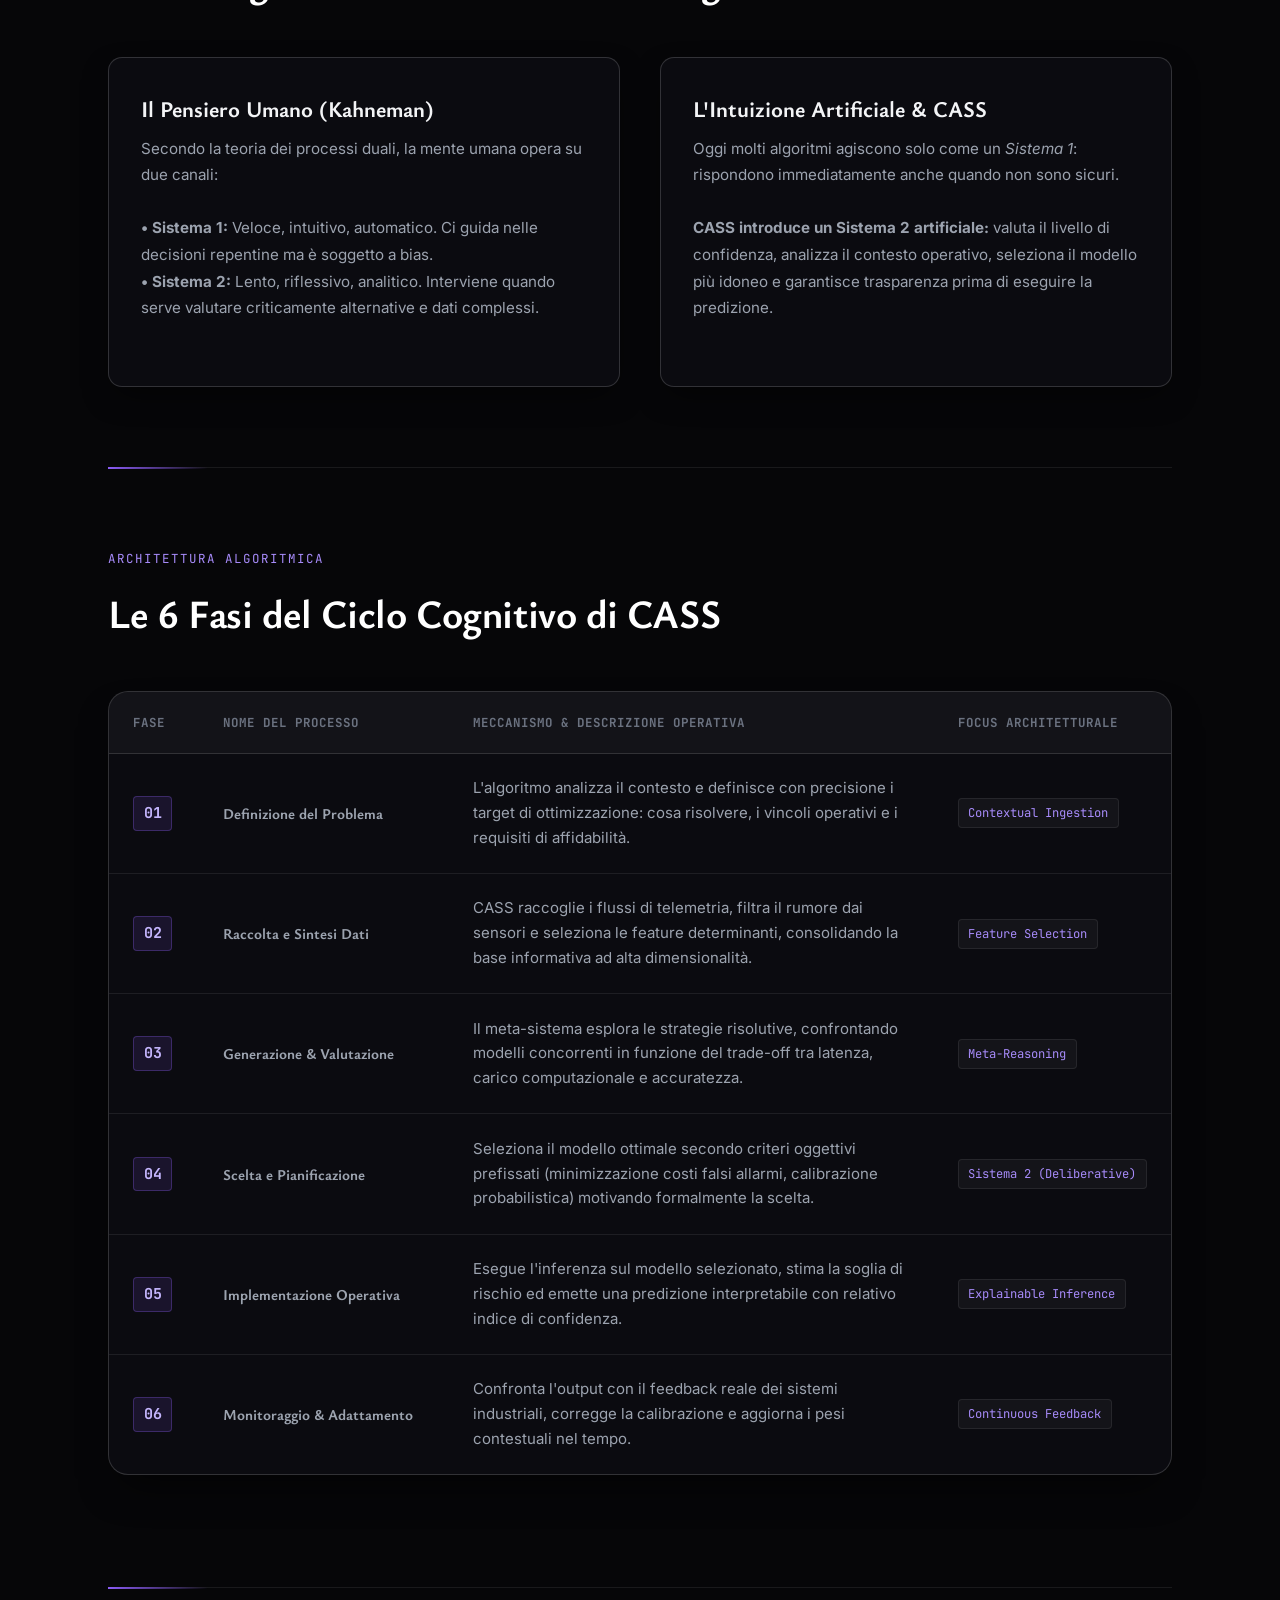
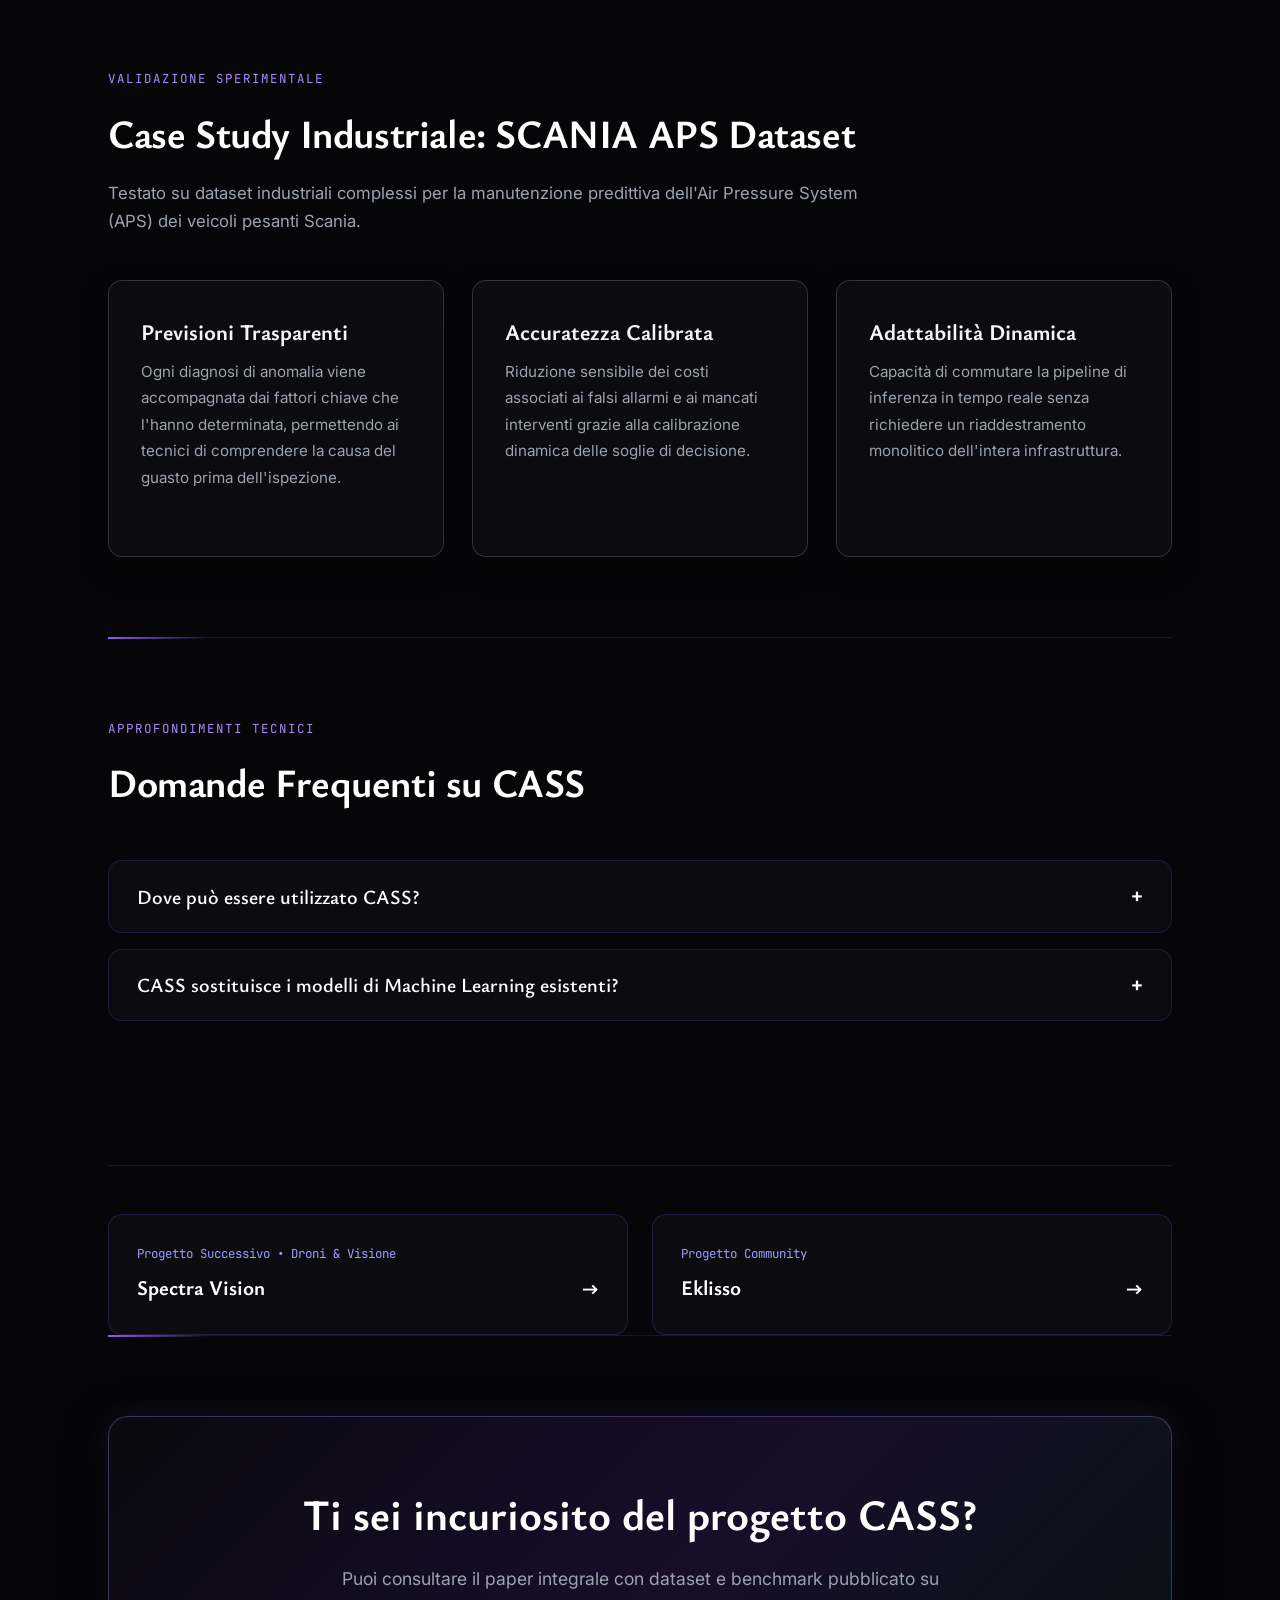
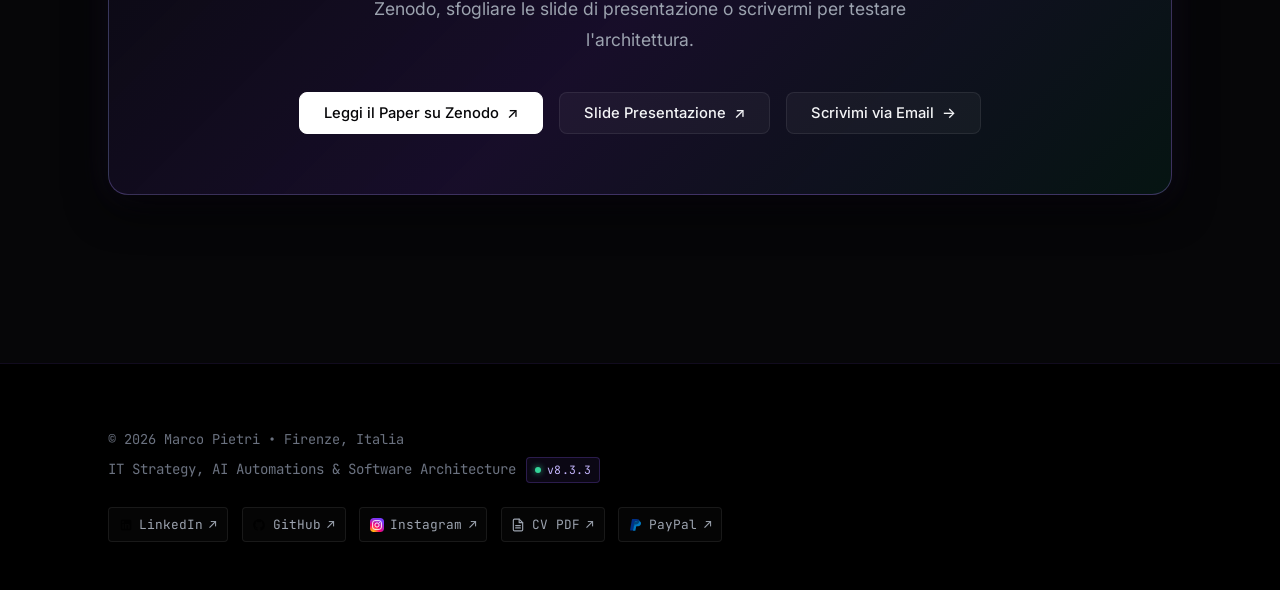
==== commit 27021c67: "V8.3.3 | Risoluzione problemi metadati ImageObject JSON-LD (Search Console) - Aggiunti campi creditT" ====
--- a/cass/index.html
+++ b/cass/index.html
@@ -30,7 +30,7 @@
   <link rel="preconnect" href="https://fonts.googleapis.com">
   <link rel="preconnect" href="https://fonts.gstatic.com" crossorigin>
   <link href="https://fonts.googleapis.com/css2?family=Inter:wght@300;400;500;600;700&family=JetBrains+Mono:wght@400;500;600&family=Ysabeau+Office:ital,wght@0,400..900;1,400..900&display=swap" rel="stylesheet">
-  <link rel="stylesheet" href="/assets/css/style.css?v=8.3.0">
+  <link rel="stylesheet" href="/assets/css/style.css?v=8.3.3">
 
   <!-- Schema.org Scholarly, Software Application & Breadcrumbs JSON-LD -->
   <script type="application/ld+json">
@@ -64,8 +64,8 @@
         "@type": "SoftwareApplication",
         "@id": "https://marcopietri.com/cass/#software",
         "name": "CASS — Contextual-aware Selection System",
-        "version": "8.3.0",
-        "dateModified": "2026-09-16T12:00:00+02:00",
+        "version": "8.3.3",
+        "dateModified": "2026-09-28T12:00:00+02:00",
         "url": "https://marcopietri.com/cass/",
         "sameAs": "https://zenodo.org/records/18593717",
         "applicationCategory": "Machine Learning Decision Support System",
@@ -440,7 +440,7 @@
         <p>&copy; 2026 Marco Pietri &bull; Firenze, Italia</p>
         <p class="footer-sub-line">
           <span>IT Strategy, AI Automations &amp; Software Architecture</span>
-          <span class="footer-version-tag" title="Versione Corrente Build (Clicca per Easter Egg)"><span class="footer-version-dot"></span>v8.3.0</span>
+          <span class="footer-version-tag" title="Versione Corrente Build (Clicca per Easter Egg)"><span class="footer-version-dot"></span>v8.3.3</span>
         </p>
       </div>
       <div class="footer-social-bar">
@@ -468,6 +468,6 @@
     </div>
   </footer>
 
-  <script src="/assets/js/main.js?v=8.3.0"></script>
+  <script src="/assets/js/main.js?v=8.3.3"></script>
 </body>
 </html>
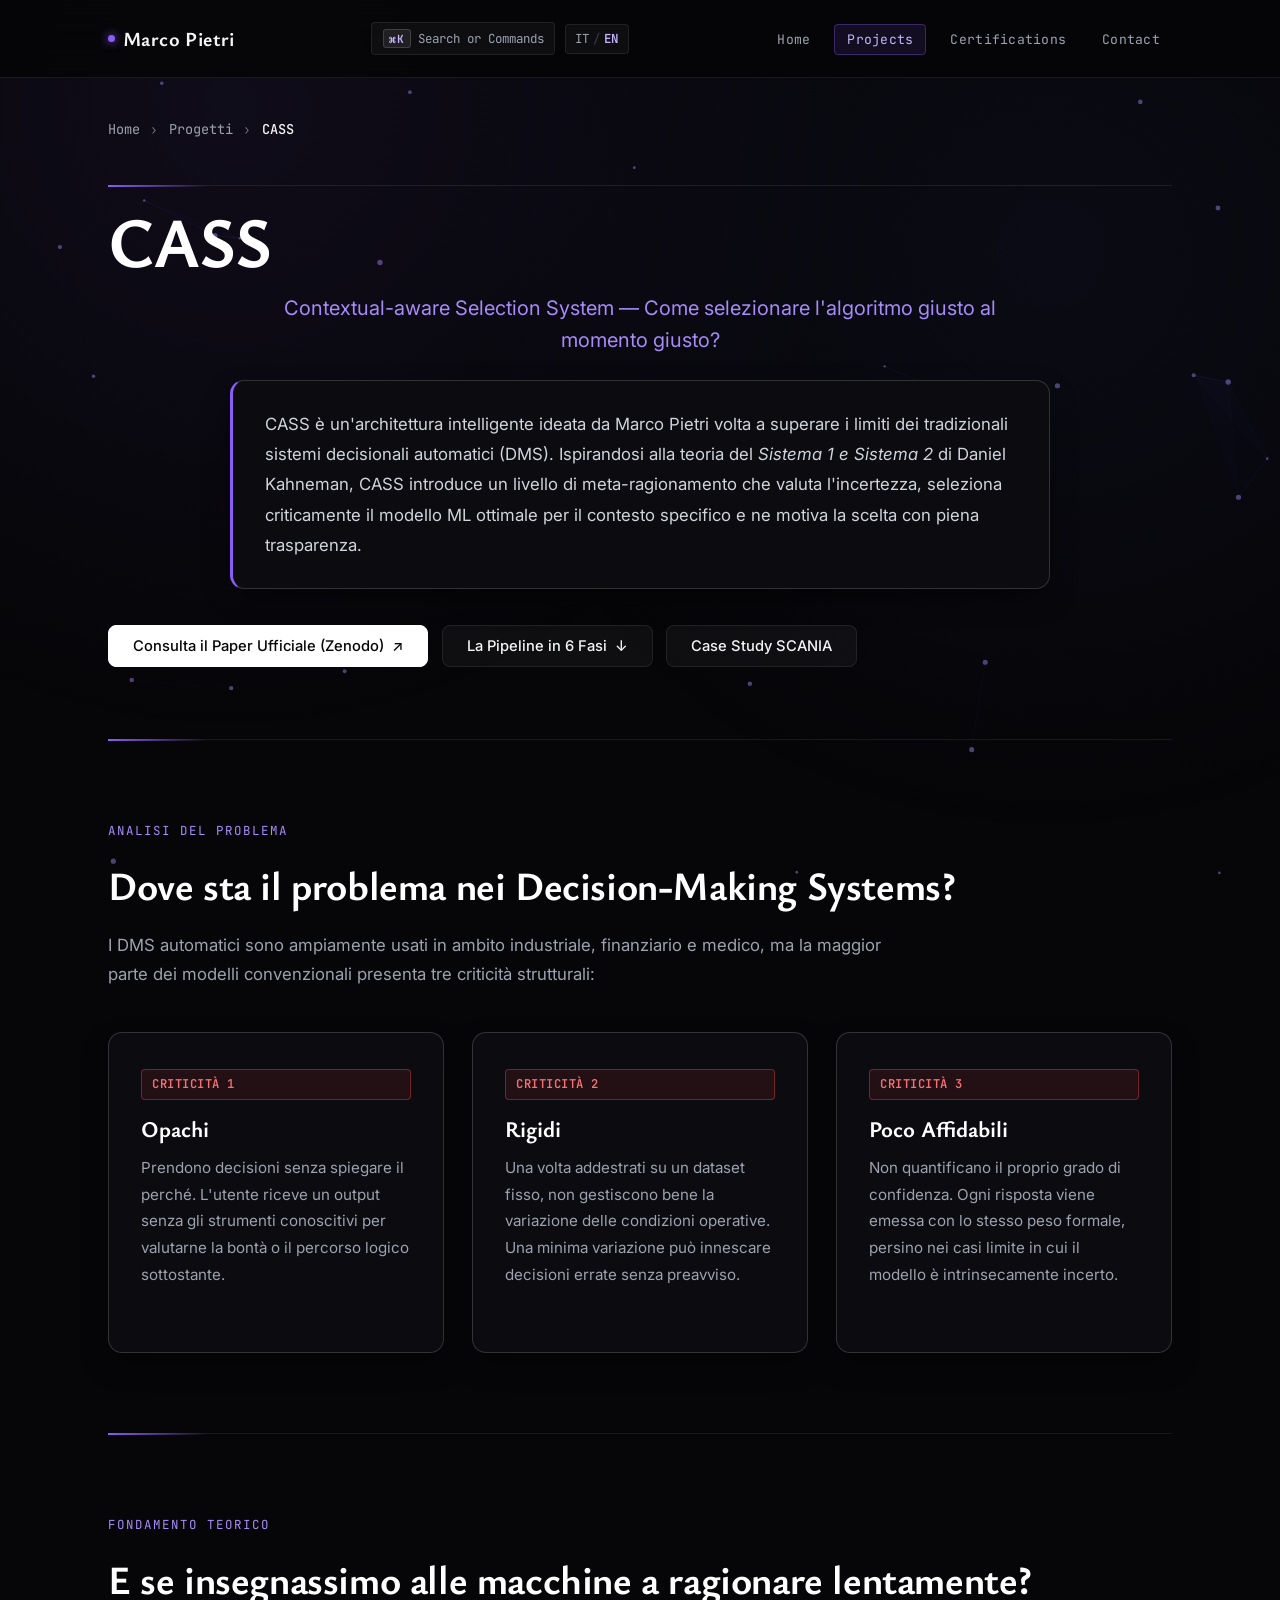
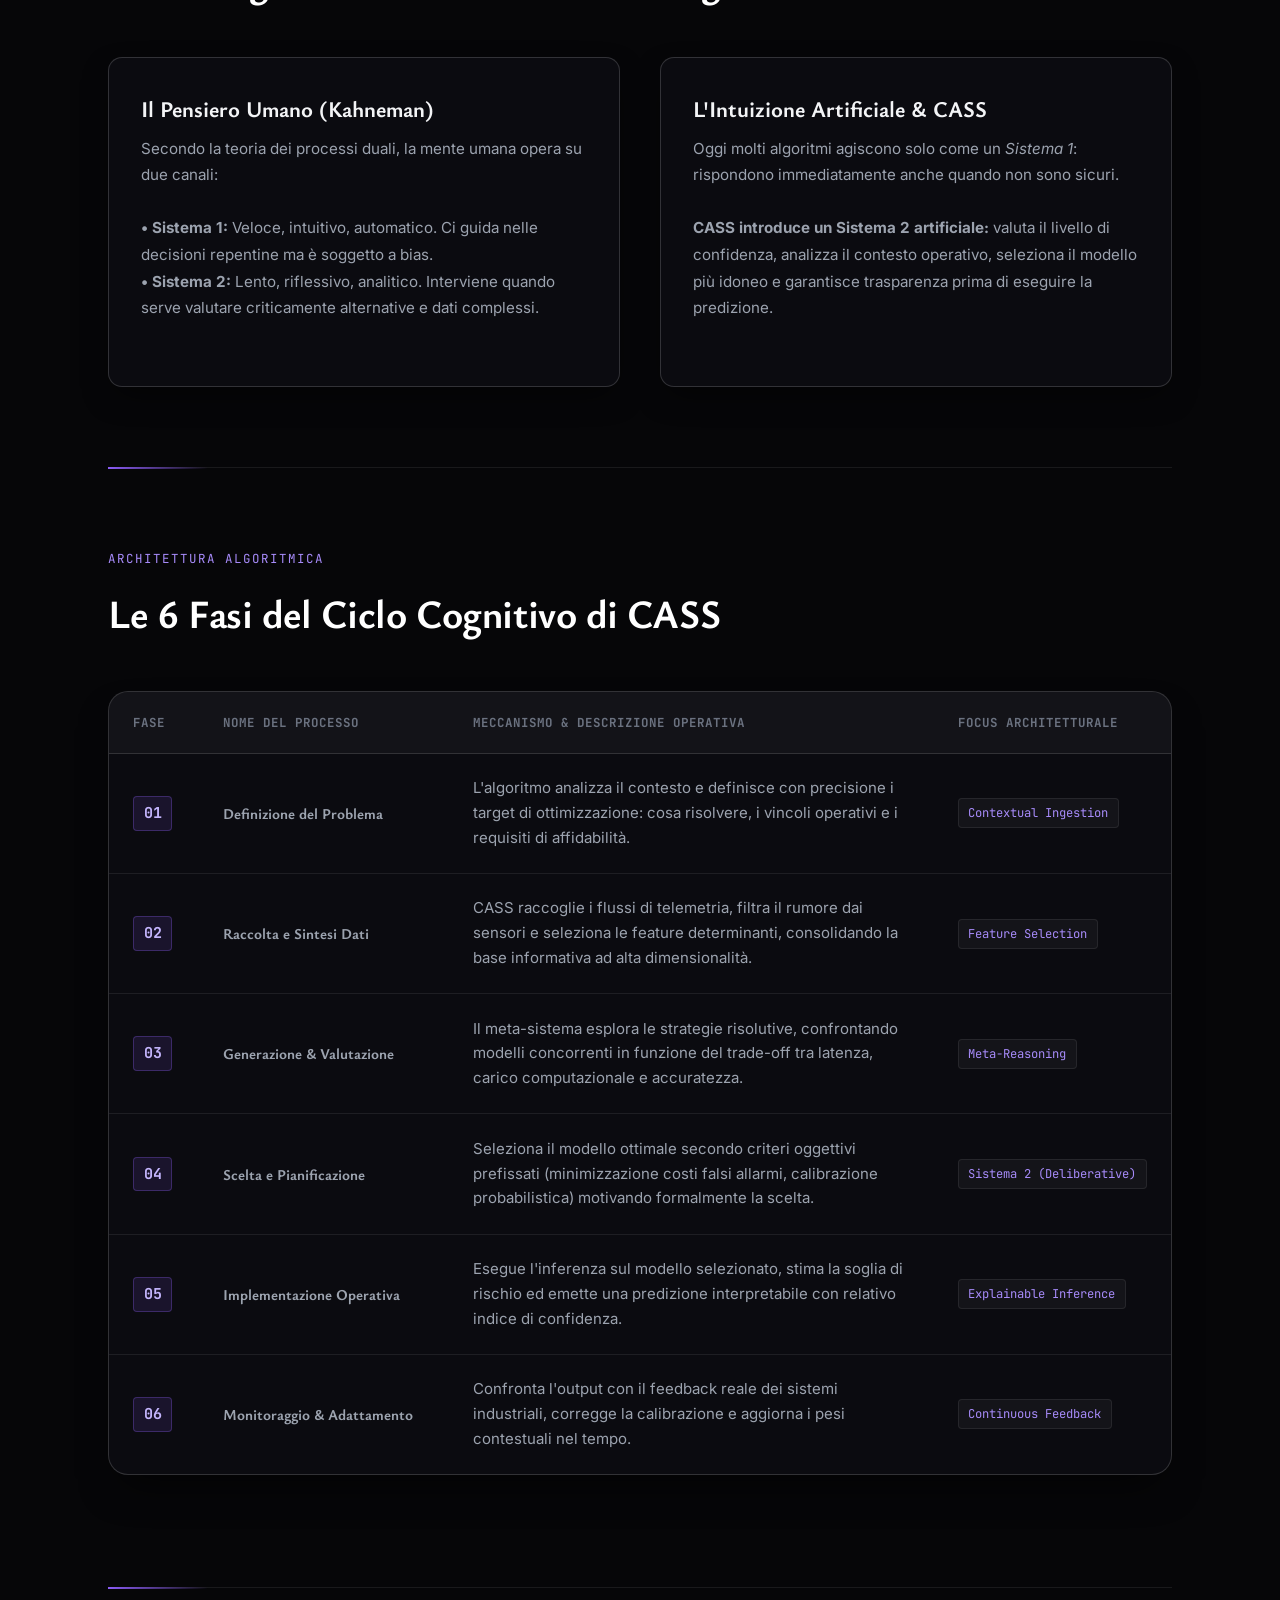
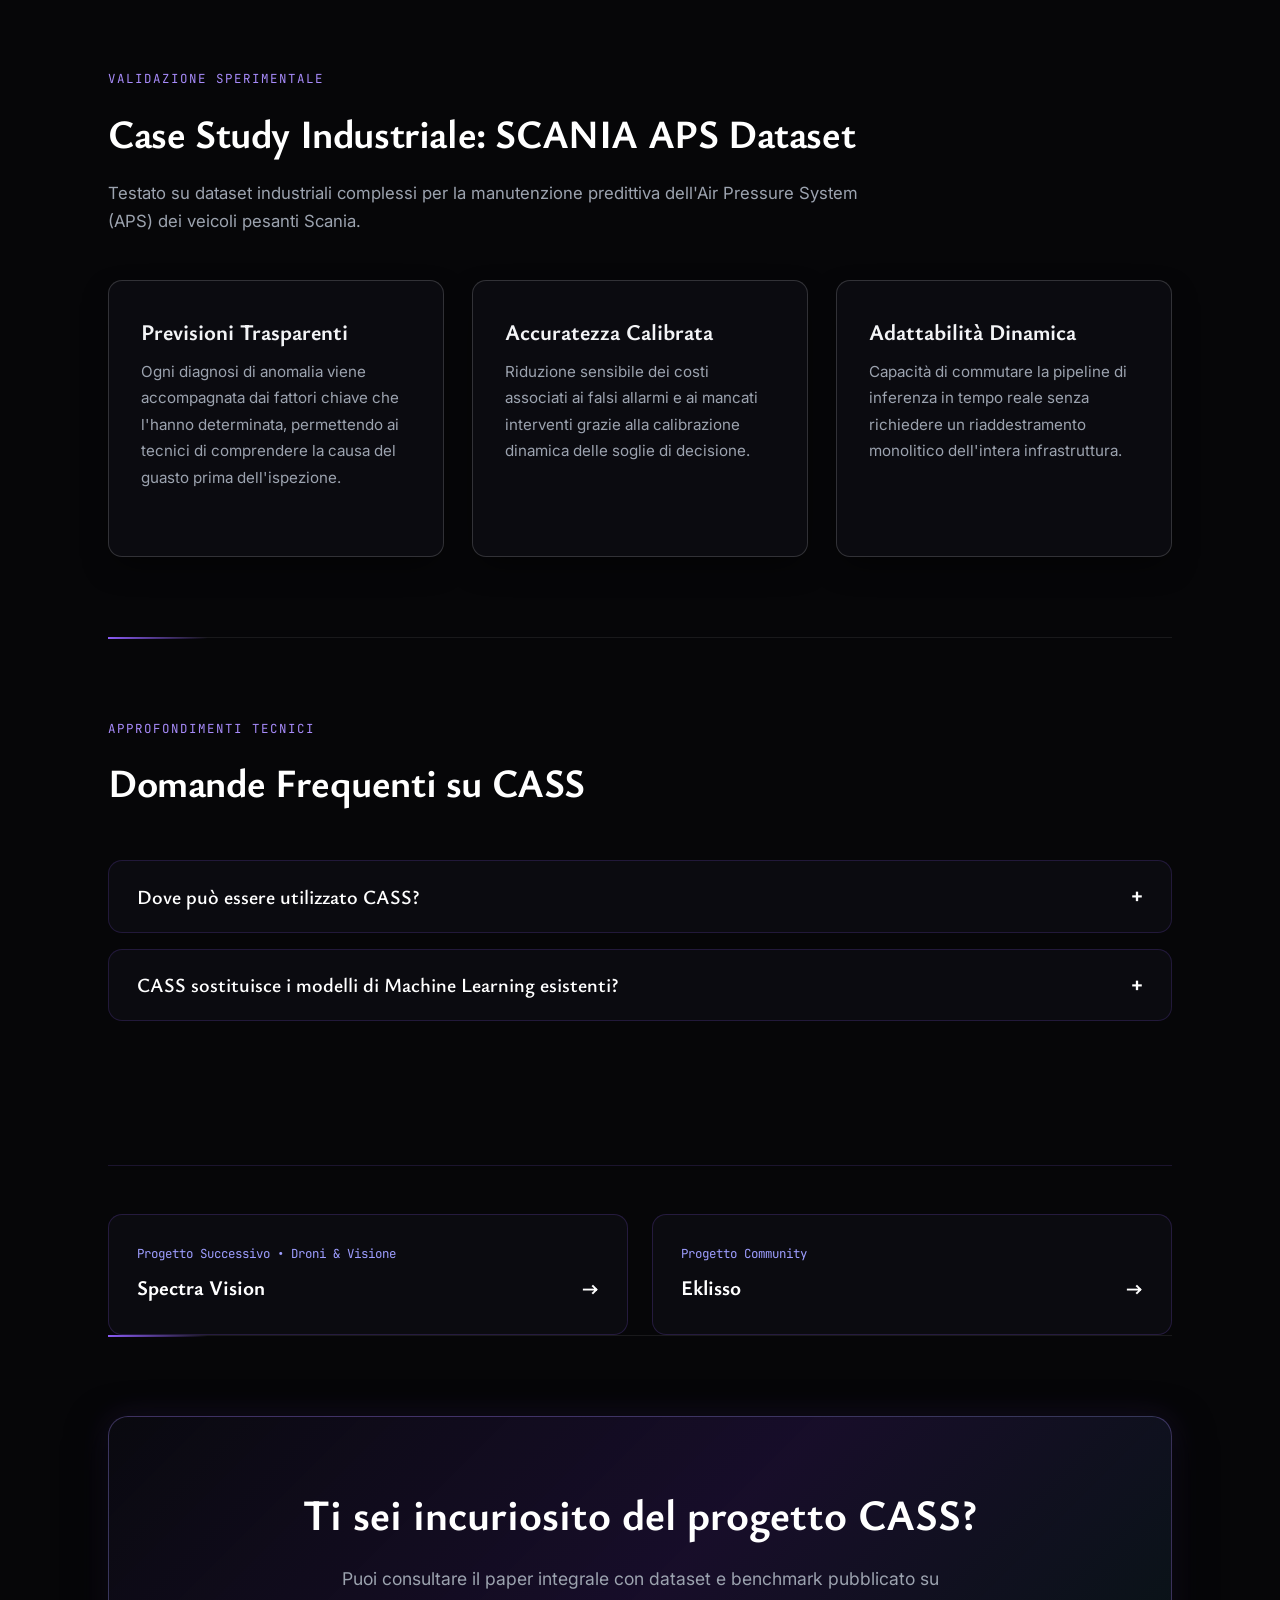
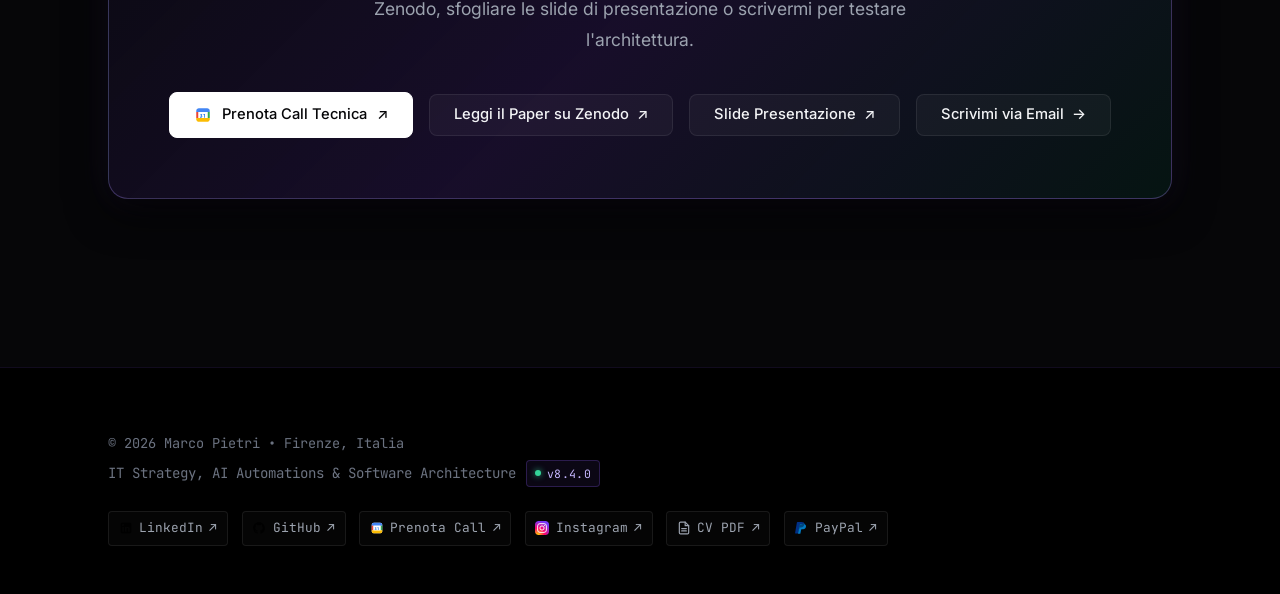
==== commit a129f50a: "v8.4.0 | Integrazione punti di prenotazione Google Calendar, icona vettoriale e sincronizzazione ver" ====
--- a/cass/index.html
+++ b/cass/index.html
@@ -30,7 +30,7 @@
   <link rel="preconnect" href="https://fonts.googleapis.com">
   <link rel="preconnect" href="https://fonts.gstatic.com" crossorigin>
   <link href="https://fonts.googleapis.com/css2?family=Inter:wght@300;400;500;600;700&family=JetBrains+Mono:wght@400;500;600&family=Ysabeau+Office:ital,wght@0,400..900;1,400..900&display=swap" rel="stylesheet">
-  <link rel="stylesheet" href="/assets/css/style.css?v=8.3.3">
+  <link rel="stylesheet" href="/assets/css/style.css?v=8.4.0">
 
   <!-- Schema.org Scholarly, Software Application & Breadcrumbs JSON-LD -->
   <script type="application/ld+json">
@@ -64,8 +64,8 @@
         "@type": "SoftwareApplication",
         "@id": "https://marcopietri.com/cass/#software",
         "name": "CASS — Contextual-aware Selection System",
-        "version": "8.3.3",
-        "dateModified": "2026-09-28T12:00:00+02:00",
+        "version": "8.4.0",
+        "dateModified": "2026-10-06T09:58:00+02:00",
         "url": "https://marcopietri.com/cass/",
         "sameAs": "https://zenodo.org/records/18593717",
         "applicationCategory": "Machine Learning Decision Support System",
@@ -416,7 +416,12 @@
           Puoi consultare il paper integrale con dataset e benchmark pubblicato su Zenodo, sfogliare le slide di presentazione o scrivermi per testare l'architettura.
         </p>
         <div class="btn-group" style="justify-content: center; gap: 1rem; flex-wrap: wrap;">
-          <a href="https://zenodo.org/records/18593717" target="_blank" rel="noopener" class="btn btn-primary">
+          <a href="https://calendar.app.google/gKhe4f7WKE7wmt4r5" target="_blank" rel="noopener" class="btn btn-primary btn-calendar" aria-label="Prenota una Call con Google Calendar">
+            <img src="/assets/images/logos/google-calendar.svg" alt="" aria-hidden="true">
+            <span>Prenota Call Tecnica</span>
+            <span>&nearr;</span>
+          </a>
+          <a href="https://zenodo.org/records/18593717" target="_blank" rel="noopener" class="btn btn-secondary">
             <span>Leggi il Paper su Zenodo</span>
             <span>&nearr;</span>
           </a>
@@ -440,7 +445,7 @@
         <p>&copy; 2026 Marco Pietri &bull; Firenze, Italia</p>
         <p class="footer-sub-line">
           <span>IT Strategy, AI Automations &amp; Software Architecture</span>
-          <span class="footer-version-tag" title="Versione Corrente Build (Clicca per Easter Egg)"><span class="footer-version-dot"></span>v8.3.3</span>
+          <span class="footer-version-tag" title="Versione Corrente Build (Clicca per Easter Egg)"><span class="footer-version-dot"></span>v8.4.0</span>
         </p>
       </div>
       <div class="footer-social-bar">
@@ -452,6 +457,10 @@
           <img src="/assets/images/logos/github.svg" alt="" aria-hidden="true">
           <span>GitHub</span> &nearr;
         </a>
+        <a href="https://calendar.app.google/gKhe4f7WKE7wmt4r5" target="_blank" rel="noopener" class="social-link" aria-label="Prenota Call con Google Calendar">
+          <img src="/assets/images/logos/google-calendar.svg" alt="" aria-hidden="true">
+          <span>Prenota Call</span> &nearr;
+        </a>
         <a href="https://www.instagram.com/_marco.pietri_/" target="_blank" rel="noopener me" class="social-link" aria-label="Instagram">
           <img src="/assets/images/logos/instagram.svg" alt="" style="border-radius: 3px;" aria-hidden="true">
           <span>Instagram</span> &nearr;
@@ -468,6 +477,6 @@
     </div>
   </footer>
 
-  <script src="/assets/js/main.js?v=8.3.3"></script>
+  <script src="/assets/js/main.js?v=8.4.0"></script>
 </body>
 </html>
--- a/assets/css/style.css
+++ b/assets/css/style.css
@@ -410,6 +410,18 @@
   border-color: var(--accent-gold);
   color: #ffffff;
   transform: translateY(-2px);
+}
+
+.btn-calendar {
+  gap: 0.65rem;
+}
+
+.btn-calendar img,
+.btn-calendar svg {
+  width: 18px;
+  height: 18px;
+  flex-shrink: 0;
+  vertical-align: middle;
 }
 
 /* Subpage Hero & Text Layouts */
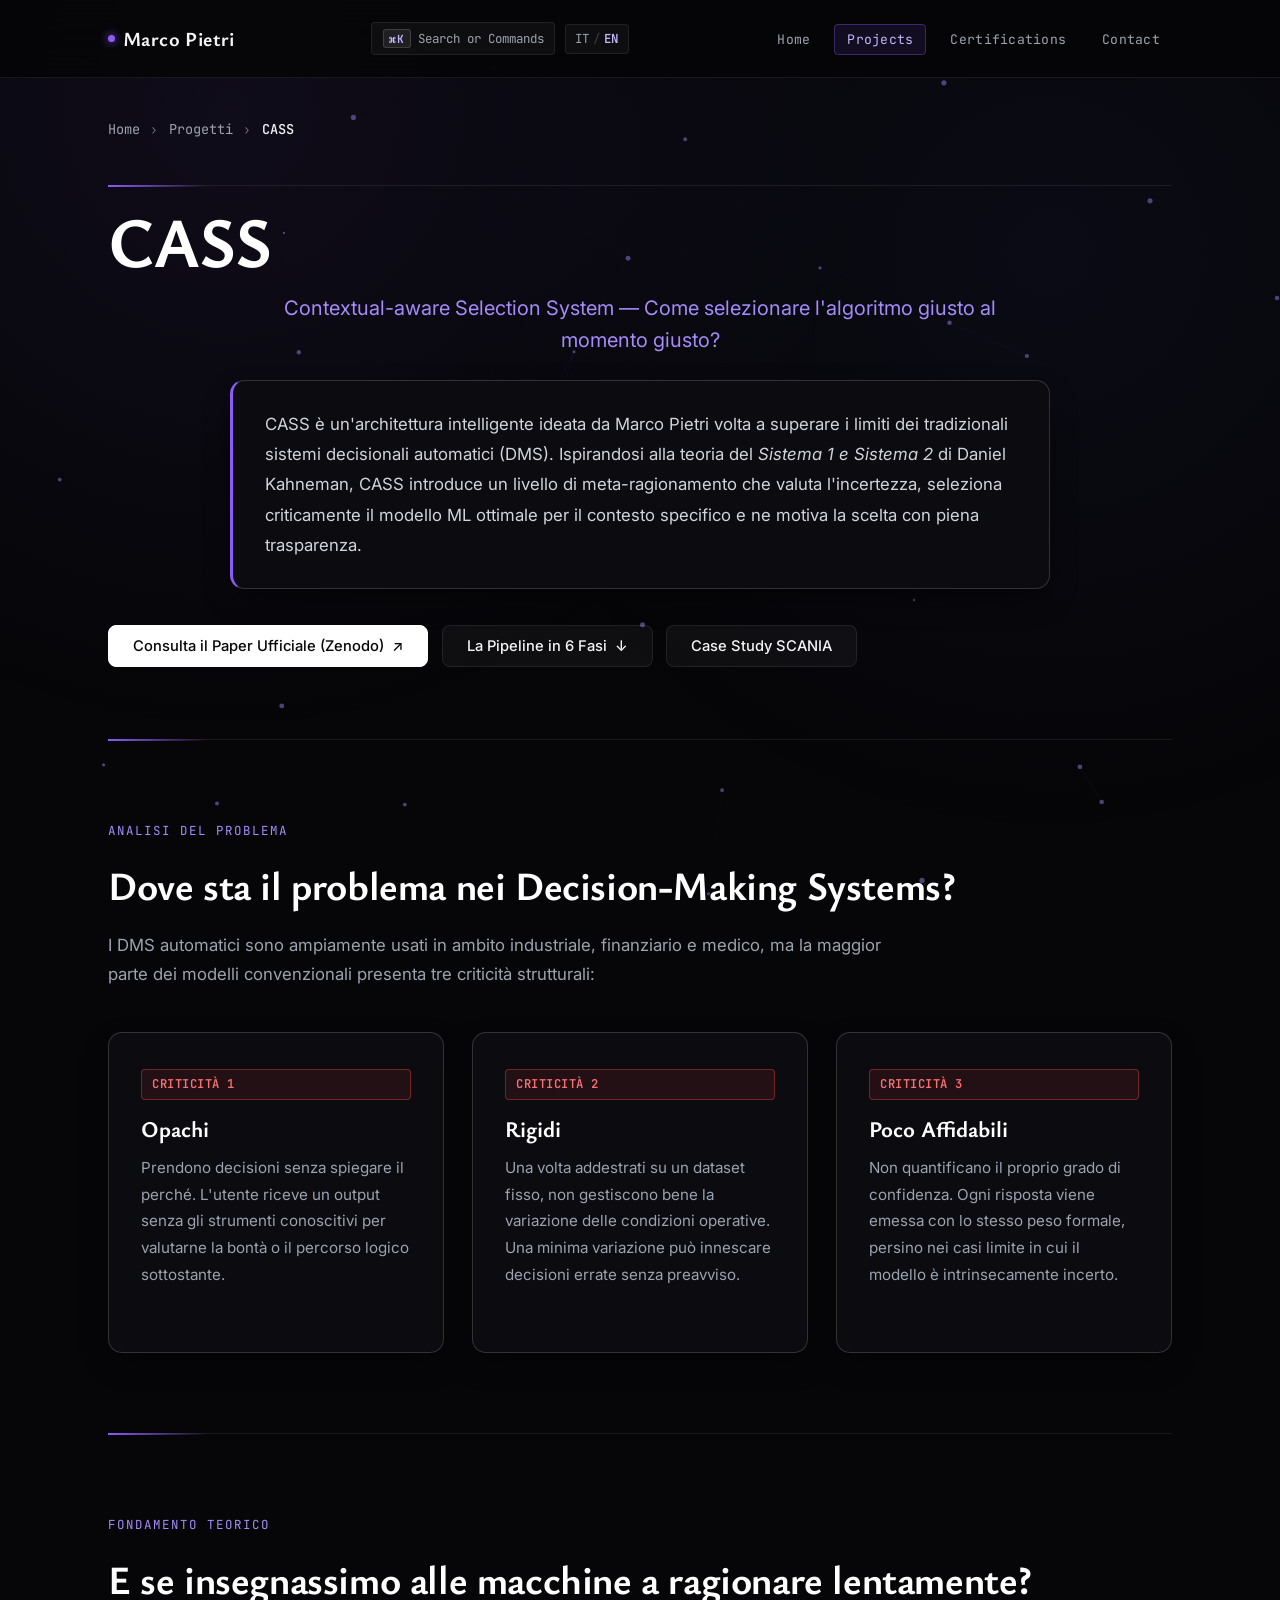
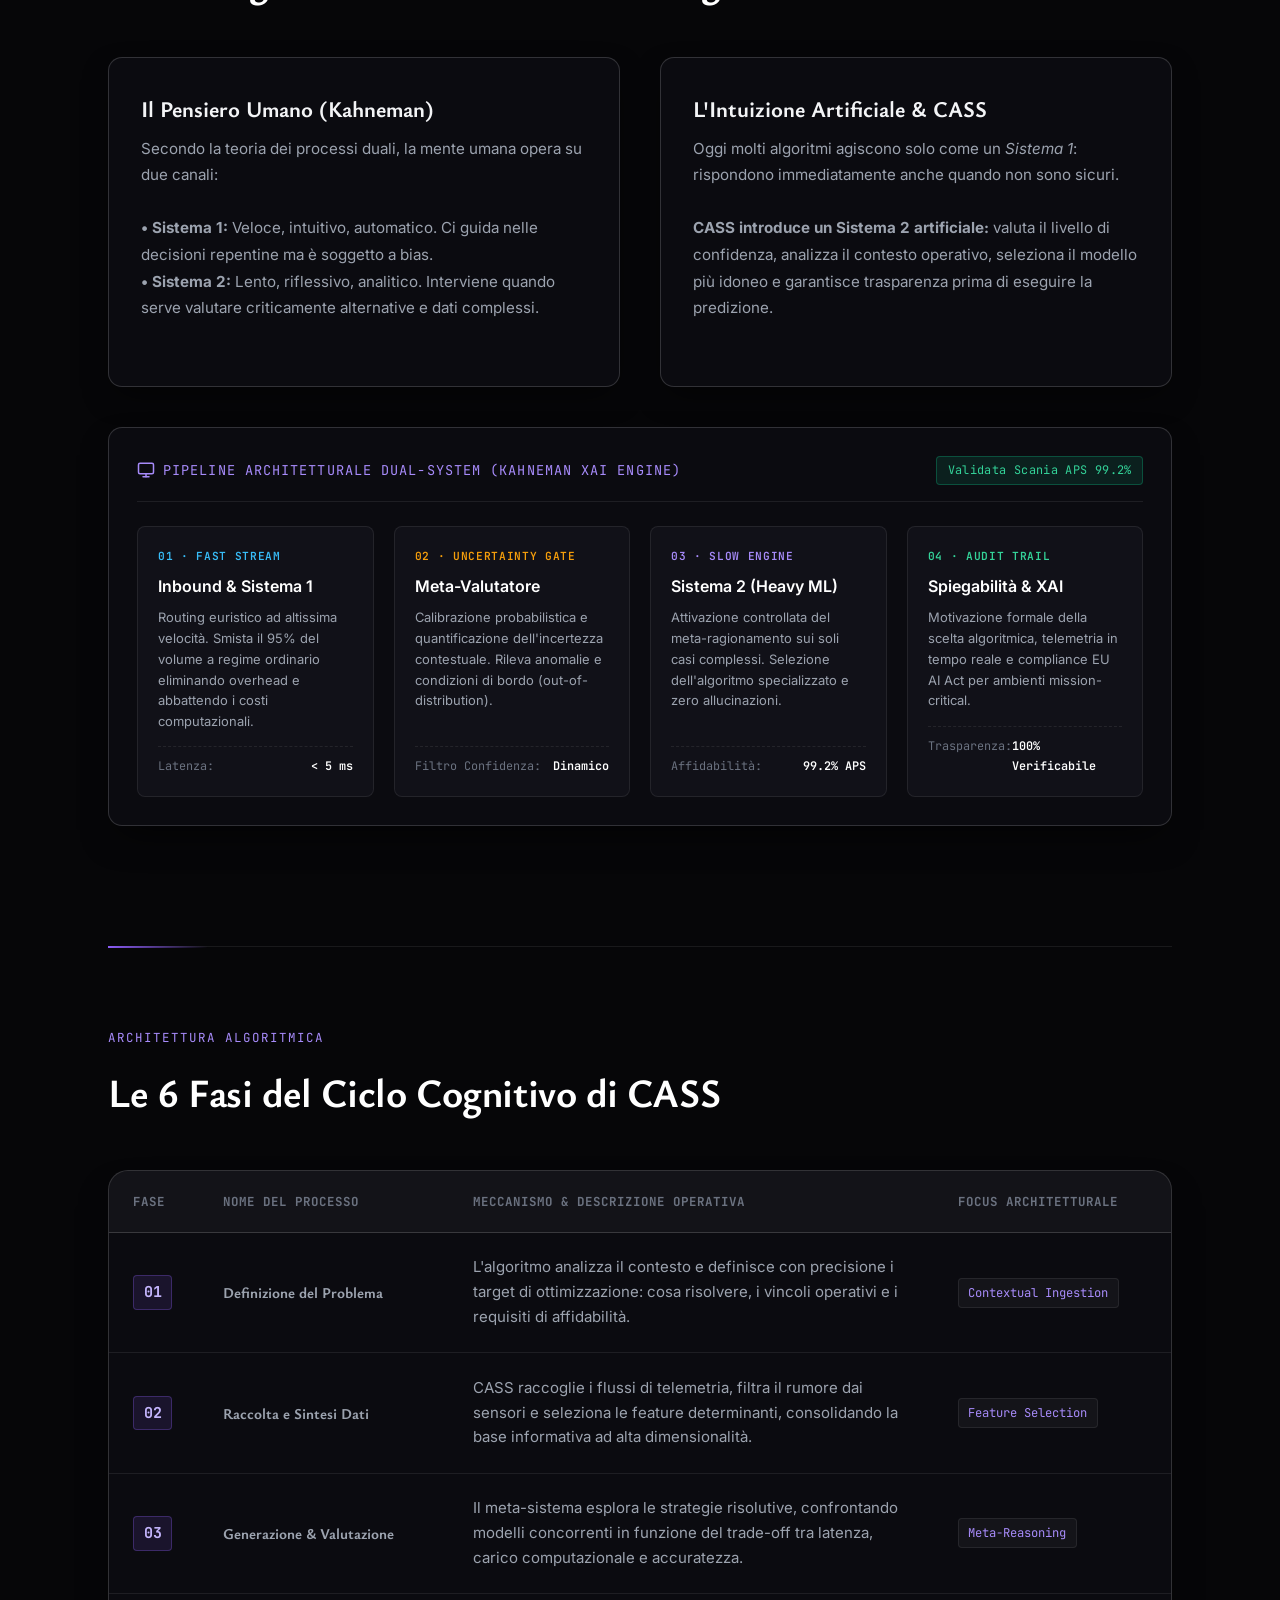
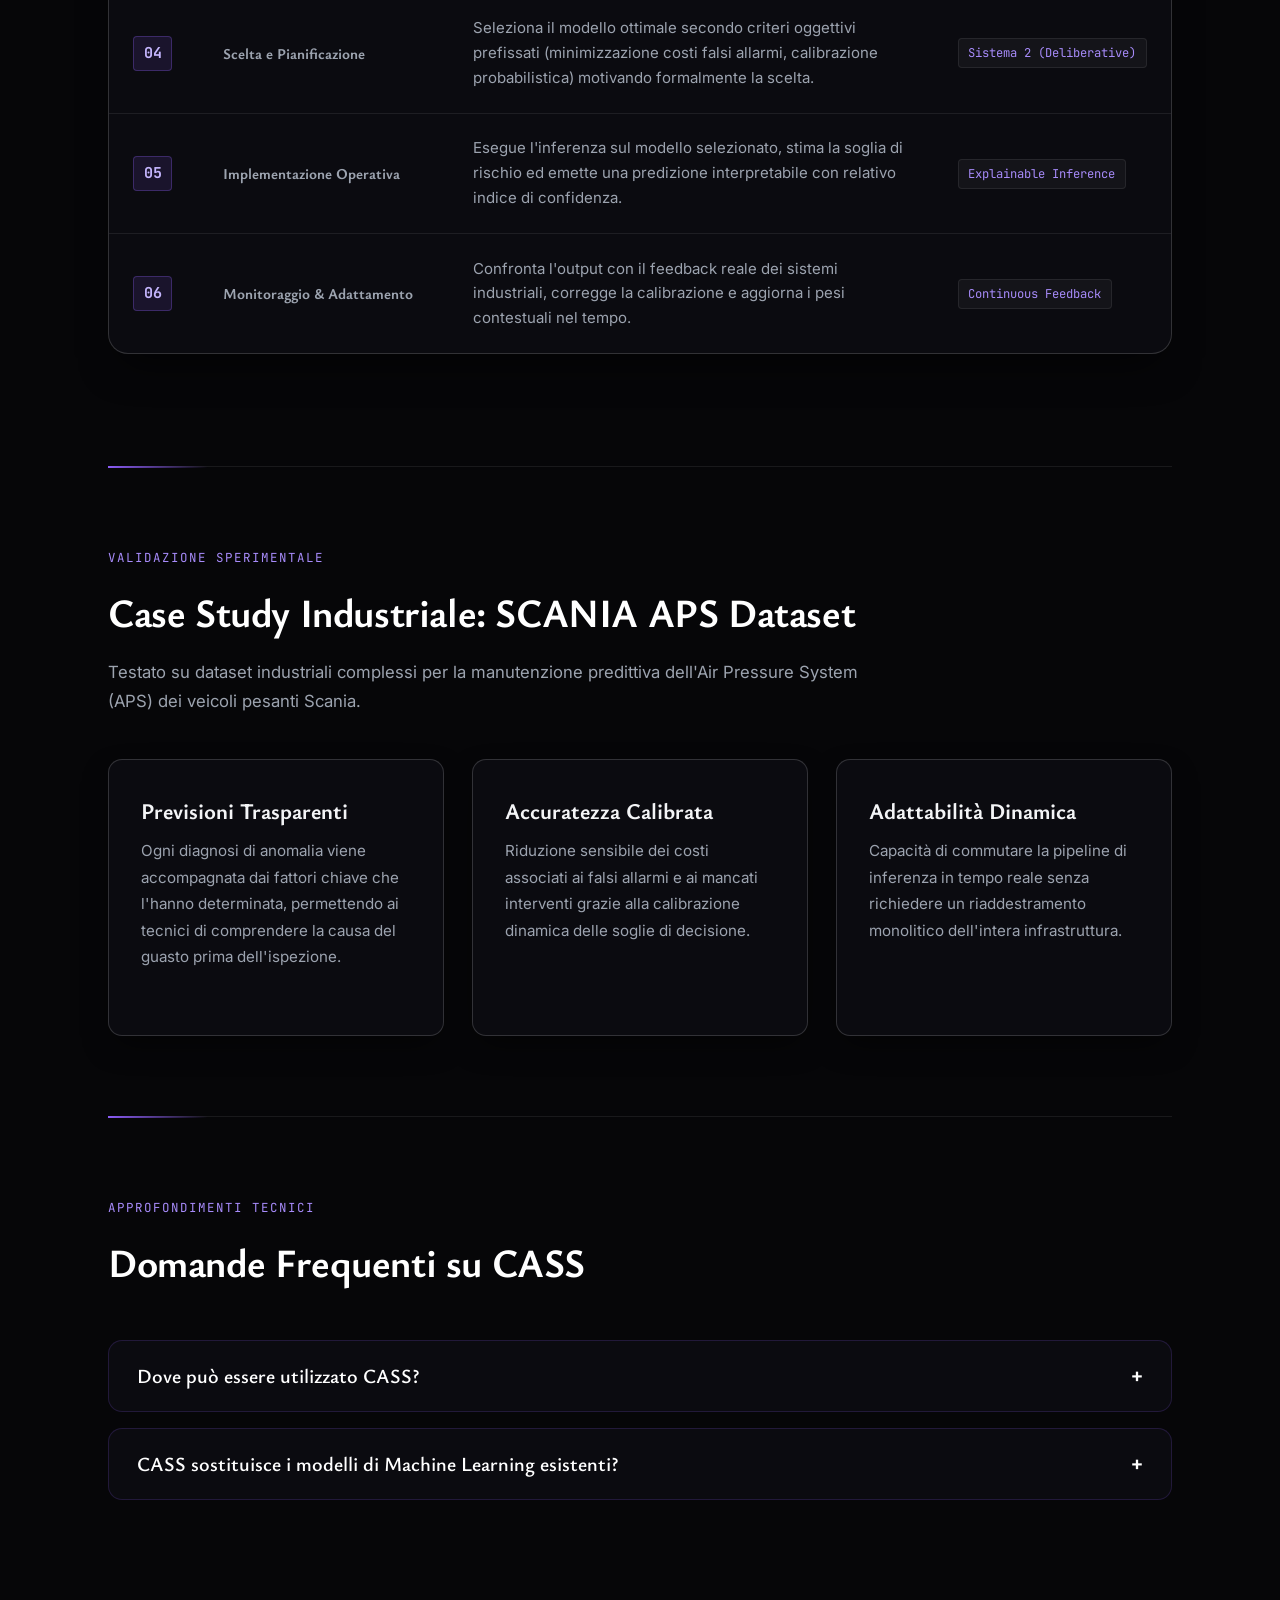
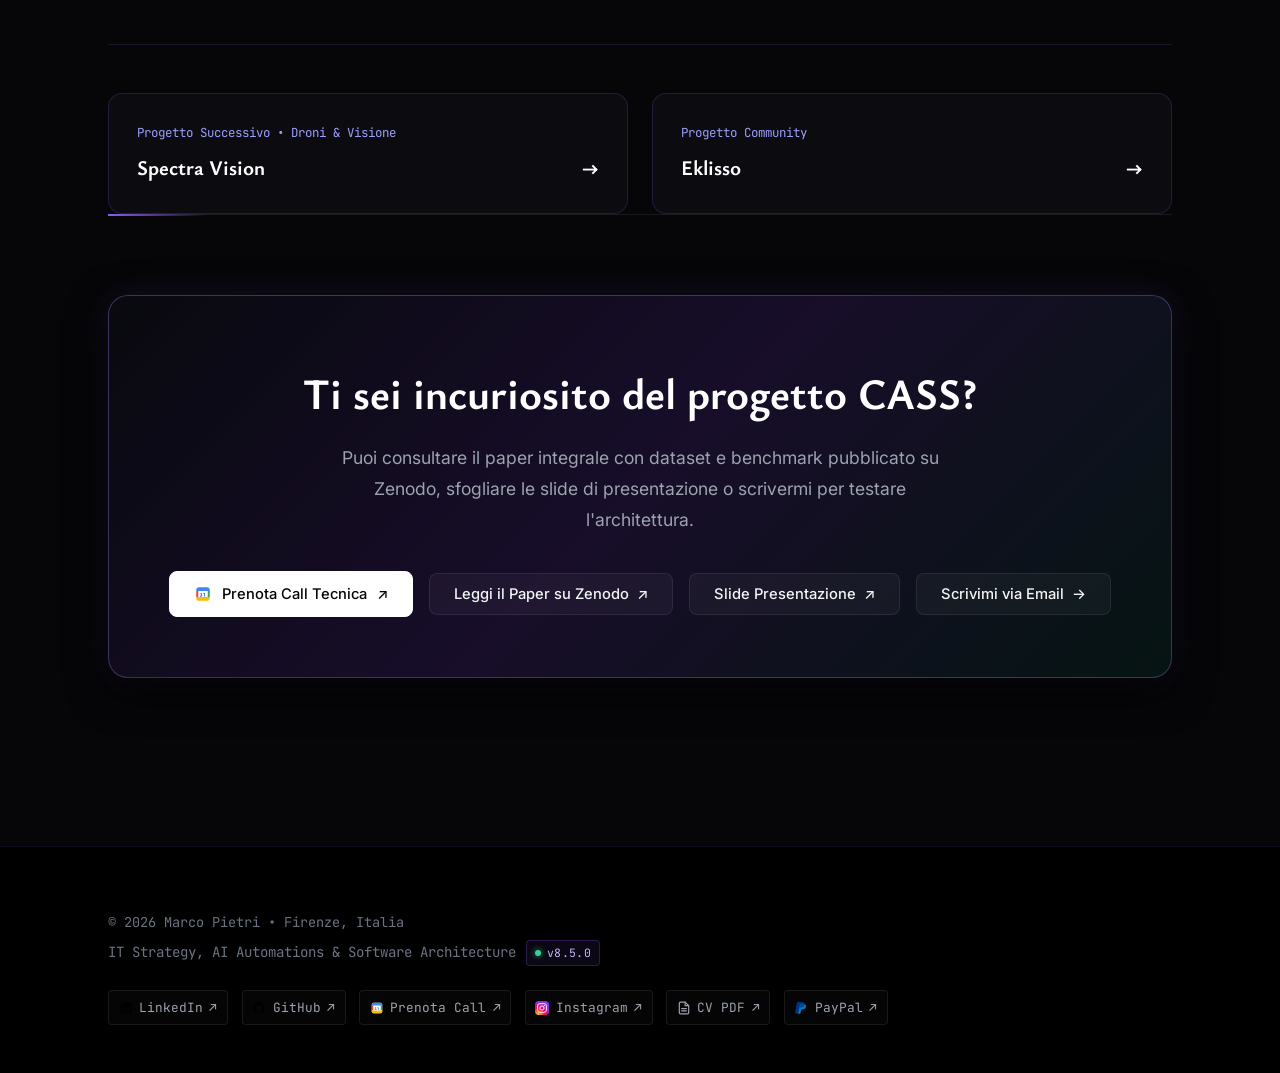
==== commit 92a68a5d: "v8.5.0 | Rilascio v8.5.0: posizionamento Critical Systems, diagramma architetturale CASS e calibrazi" ====
--- a/cass/index.html
+++ b/cass/index.html
@@ -30,7 +30,7 @@
   <link rel="preconnect" href="https://fonts.googleapis.com">
   <link rel="preconnect" href="https://fonts.gstatic.com" crossorigin>
   <link href="https://fonts.googleapis.com/css2?family=Inter:wght@300;400;500;600;700&family=JetBrains+Mono:wght@400;500;600&family=Ysabeau+Office:ital,wght@0,400..900;1,400..900&display=swap" rel="stylesheet">
-  <link rel="stylesheet" href="/assets/css/style.css?v=8.4.0">
+  <link rel="stylesheet" href="/assets/css/style.css?v=8.5.0">
 
   <!-- Schema.org Scholarly, Software Application & Breadcrumbs JSON-LD -->
   <script type="application/ld+json">
@@ -64,8 +64,8 @@
         "@type": "SoftwareApplication",
         "@id": "https://marcopietri.com/cass/#software",
         "name": "CASS — Contextual-aware Selection System",
-        "version": "8.4.0",
-        "dateModified": "2026-10-06T09:58:00+02:00",
+        "version": "8.5.0",
+        "dateModified": "2026-10-07T15:10:00+02:00",
         "url": "https://marcopietri.com/cass/",
         "sameAs": "https://zenodo.org/records/18593717",
         "applicationCategory": "Machine Learning Decision Support System",
@@ -221,6 +221,67 @@
             <strong>CASS introduce un Sistema 2 artificiale:</strong> valuta il livello di confidenza, analizza il contesto operativo, seleziona il modello più idoneo e garantisce trasparenza prima di eseguire la predizione.
           </p>
         </article>
+      </div>
+
+      <!-- Dual-System Architectural Flowchart (Requested by 89% of CTO cluster) -->
+      <div class="cass-arch-diagram" id="architecture-flow">
+        <div class="cass-arch-header">
+          <div class="cass-arch-header-title">
+            <svg width="18" height="18" viewBox="0 0 24 24" fill="none" stroke="currentColor" stroke-width="2" stroke-linecap="round" stroke-linejoin="round" aria-hidden="true"><rect x="2" y="3" width="20" height="14" rx="2" ry="2"></rect><line x1="8" y1="21" x2="16" y2="21"></line><line x1="12" y1="17" x2="12" y2="21"></line></svg>
+            <span>Pipeline Architetturale Dual-System (Kahneman XAI Engine)</span>
+          </div>
+          <span class="cass-arch-badge">Validata Scania APS 99.2%</span>
+        </div>
+
+        <div class="cass-arch-grid">
+          <div class="cass-arch-node">
+            <span class="cass-arch-node-tag tag-system1">01 · Fast Stream</span>
+            <h4 class="cass-arch-node-title">Inbound &amp; Sistema 1</h4>
+            <p class="cass-arch-node-desc">
+              Routing euristico ad altissima velocità. Smista il 95% del volume a regime ordinario eliminando overhead e abbattendo i costi computazionali.
+            </p>
+            <div class="cass-arch-node-kpi">
+              <span>Latenza:</span>
+              <span>&lt; 5 ms</span>
+            </div>
+          </div>
+
+          <div class="cass-arch-node">
+            <span class="cass-arch-node-tag tag-meta">02 · Uncertainty Gate</span>
+            <h4 class="cass-arch-node-title">Meta-Valutatore</h4>
+            <p class="cass-arch-node-desc">
+              Calibrazione probabilistica e quantificazione dell'incertezza contestuale. Rileva anomalie e condizioni di bordo (out-of-distribution).
+            </p>
+            <div class="cass-arch-node-kpi">
+              <span>Filtro Confidenza:</span>
+              <span>Dinamico</span>
+            </div>
+          </div>
+
+          <div class="cass-arch-node">
+            <span class="cass-arch-node-tag tag-system2">03 · Slow Engine</span>
+            <h4 class="cass-arch-node-title">Sistema 2 (Heavy ML)</h4>
+            <p class="cass-arch-node-desc">
+              Attivazione controllata del meta-ragionamento sui soli casi complessi. Selezione dell'algoritmo specializzato e zero allucinazioni.
+            </p>
+            <div class="cass-arch-node-kpi">
+              <span>Affidabilità:</span>
+              <span>99.2% APS</span>
+            </div>
+          </div>
+
+          <div class="cass-arch-node">
+            <span class="cass-arch-node-tag tag-dispatch">04 · Audit Trail</span>
+            <h4 class="cass-arch-node-title">Spiegabilità &amp; XAI</h4>
+            <p class="cass-arch-node-desc">
+              Motivazione formale della scelta algoritmica, telemetria in tempo reale e compliance EU AI Act per ambienti mission-critical.
+            </p>
+            <div class="cass-arch-node-kpi">
+              <span>Trasparenza:</span>
+              <span>100% Verificabile</span>
+            </div>
+          </div>
+        </div>
       </div>
     </section>
 
@@ -445,7 +506,7 @@
         <p>&copy; 2026 Marco Pietri &bull; Firenze, Italia</p>
         <p class="footer-sub-line">
           <span>IT Strategy, AI Automations &amp; Software Architecture</span>
-          <span class="footer-version-tag" title="Versione Corrente Build (Clicca per Easter Egg)"><span class="footer-version-dot"></span>v8.4.0</span>
+          <span class="footer-version-tag" title="Versione Corrente Build (Clicca per Easter Egg)"><span class="footer-version-dot"></span>v8.5.0</span>
         </p>
       </div>
       <div class="footer-social-bar">
@@ -477,6 +538,6 @@
     </div>
   </footer>
 
-  <script src="/assets/js/main.js?v=8.4.0"></script>
+  <script src="/assets/js/main.js?v=8.5.0"></script>
 </body>
 </html>
--- a/assets/css/style.css
+++ b/assets/css/style.css
@@ -3886,4 +3886,130 @@
   transform: translateY(-1px);
 }
 
-
+/* ==========================================================================
+   v8.5.0 Additions: CASS Dual-System Architectural Diagram
+   ========================================================================== */
+/* CASS Dual-System Architectural Diagram */
+.cass-arch-diagram {
+  margin: 2.5rem 0;
+  padding: 1.75rem;
+  background: var(--bg-card);
+  border: 1px solid var(--border-medium);
+  border-radius: var(--radius-md);
+  box-shadow: 0 16px 36px -12px rgba(0, 0, 0, 0.7);
+  backdrop-filter: blur(12px);
+}
+
+.cass-arch-header {
+  display: flex;
+  justify-content: space-between;
+  align-items: center;
+  margin-bottom: 1.5rem;
+  padding-bottom: 1rem;
+  border-bottom: 1px solid var(--border-subtle);
+  flex-wrap: wrap;
+  gap: 0.75rem;
+}
+
+.cass-arch-header-title {
+  font-family: var(--font-mono);
+  font-size: 0.85rem;
+  color: var(--accent-violet-glow);
+  text-transform: uppercase;
+  letter-spacing: 0.08em;
+  display: flex;
+  align-items: center;
+  gap: 0.5rem;
+}
+
+.cass-arch-badge {
+  font-family: var(--font-mono);
+  font-size: 0.74rem;
+  padding: 0.22rem 0.65rem;
+  background: rgba(16, 185, 129, 0.12);
+  border: 1px solid rgba(16, 185, 129, 0.32);
+  color: #34d399;
+  border-radius: var(--radius-xs);
+  letter-spacing: 0.03em;
+}
+
+.cass-arch-grid {
+  display: grid;
+  grid-template-columns: repeat(auto-fit, minmax(230px, 1fr));
+  gap: 1.25rem;
+  position: relative;
+}
+
+.cass-arch-node {
+  background: var(--bg-surface-elevated);
+  border: 1px solid var(--border-subtle);
+  border-radius: var(--radius-sm);
+  padding: 1.25rem;
+  display: flex;
+  flex-direction: column;
+  transition: transform var(--transition-fast), border-color var(--transition-fast);
+}
+
+.cass-arch-node:hover {
+  border-color: var(--border-accent);
+  transform: translateY(-2px);
+}
+
+.cass-arch-node-tag {
+  font-family: var(--font-mono);
+  font-size: 0.7rem;
+  text-transform: uppercase;
+  letter-spacing: 0.06em;
+  margin-bottom: 0.45rem;
+  font-weight: 600;
+}
+
+.tag-system1 {
+  color: #38bdf8;
+}
+
+.tag-meta {
+  color: #f59e0b;
+}
+
+.tag-system2 {
+  color: #a78bfa;
+}
+
+.tag-dispatch {
+  color: #34d399;
+}
+
+.cass-arch-node-title {
+  font-size: 1rem;
+  font-weight: 600;
+  color: #ffffff;
+  margin-bottom: 0.45rem;
+  font-family: var(--font-sans);
+}
+
+.cass-arch-node-desc {
+  font-size: 0.81rem;
+  color: var(--text-muted);
+  line-height: 1.6;
+  margin-bottom: 0.9rem;
+  flex-grow: 1;
+}
+
+.cass-arch-node-kpi {
+  display: flex;
+  justify-content: space-between;
+  font-family: var(--font-mono);
+  font-size: 0.74rem;
+  padding-top: 0.55rem;
+  border-top: 1px dashed rgba(255, 255, 255, 0.08);
+  color: var(--text-dim);
+}
+
+.cass-arch-node-kpi span:last-child {
+  color: #ffffff;
+  font-weight: 600;
+}
+
+
+
